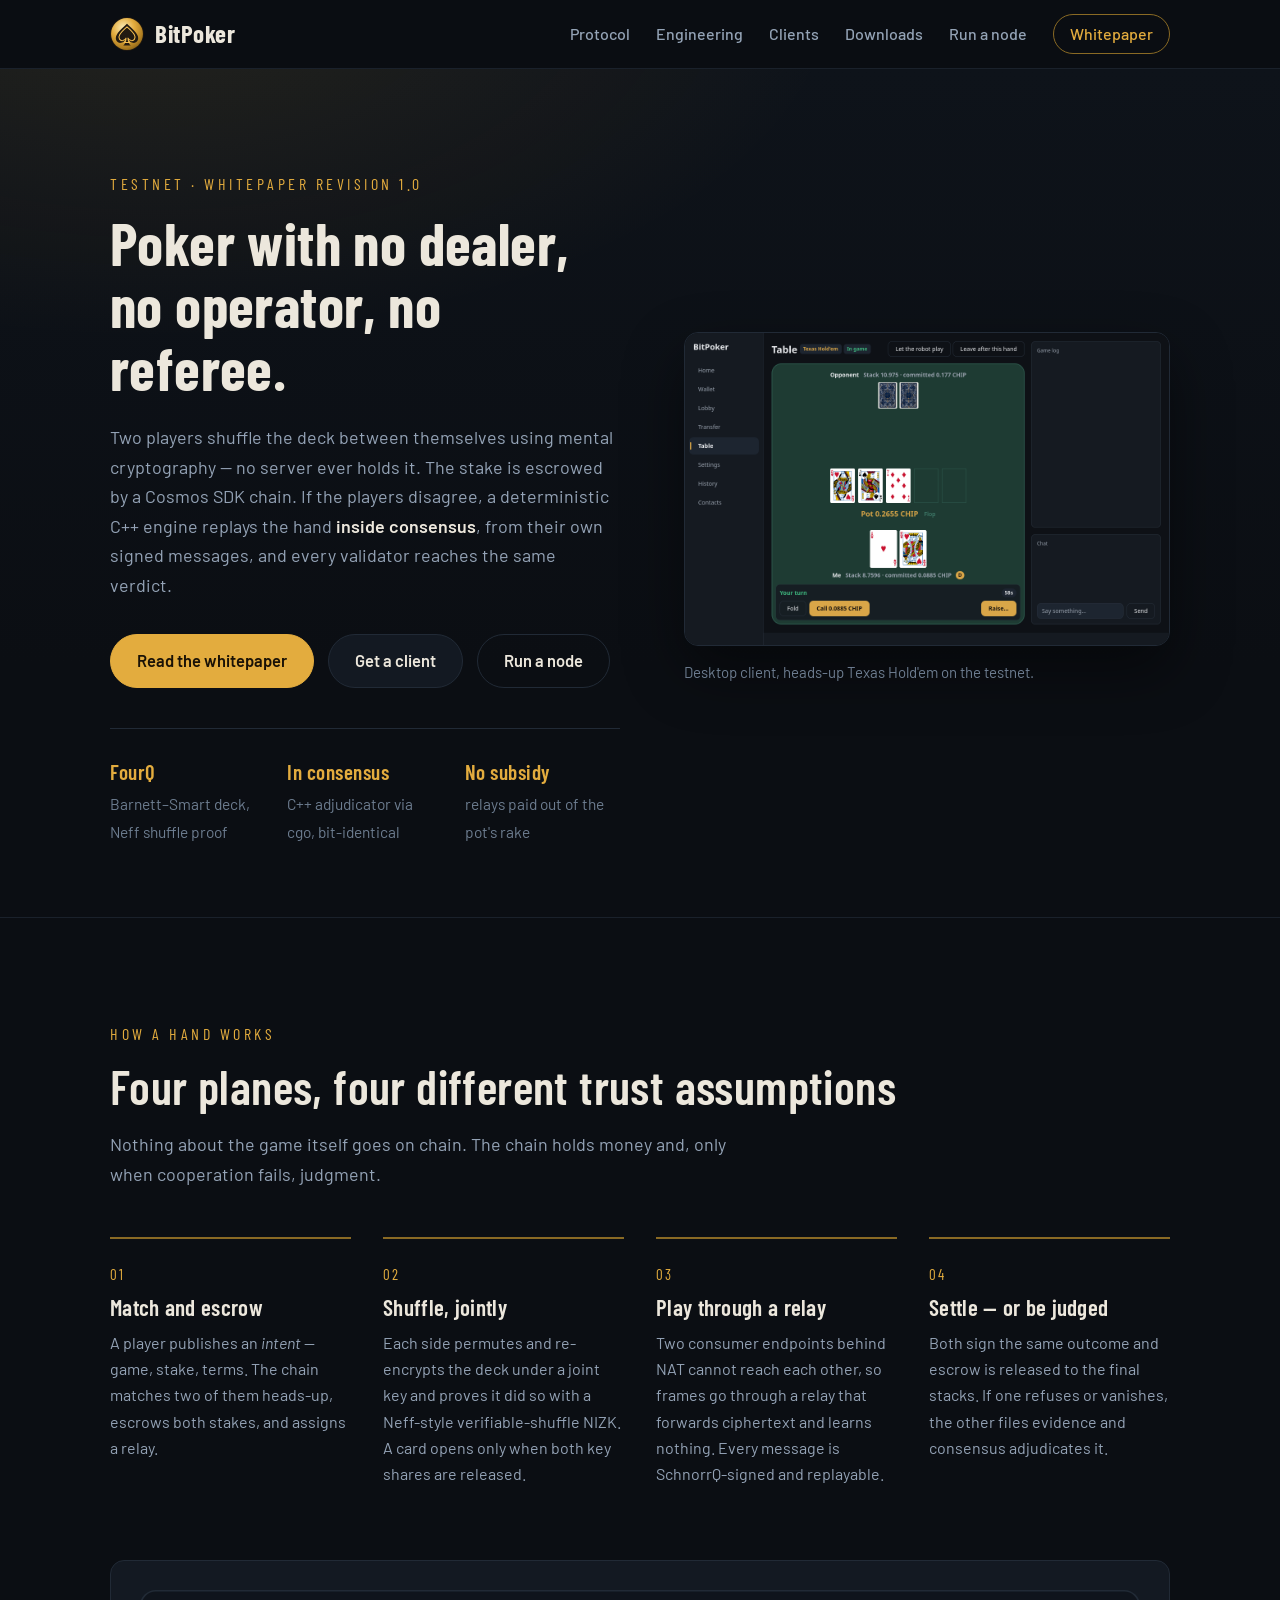
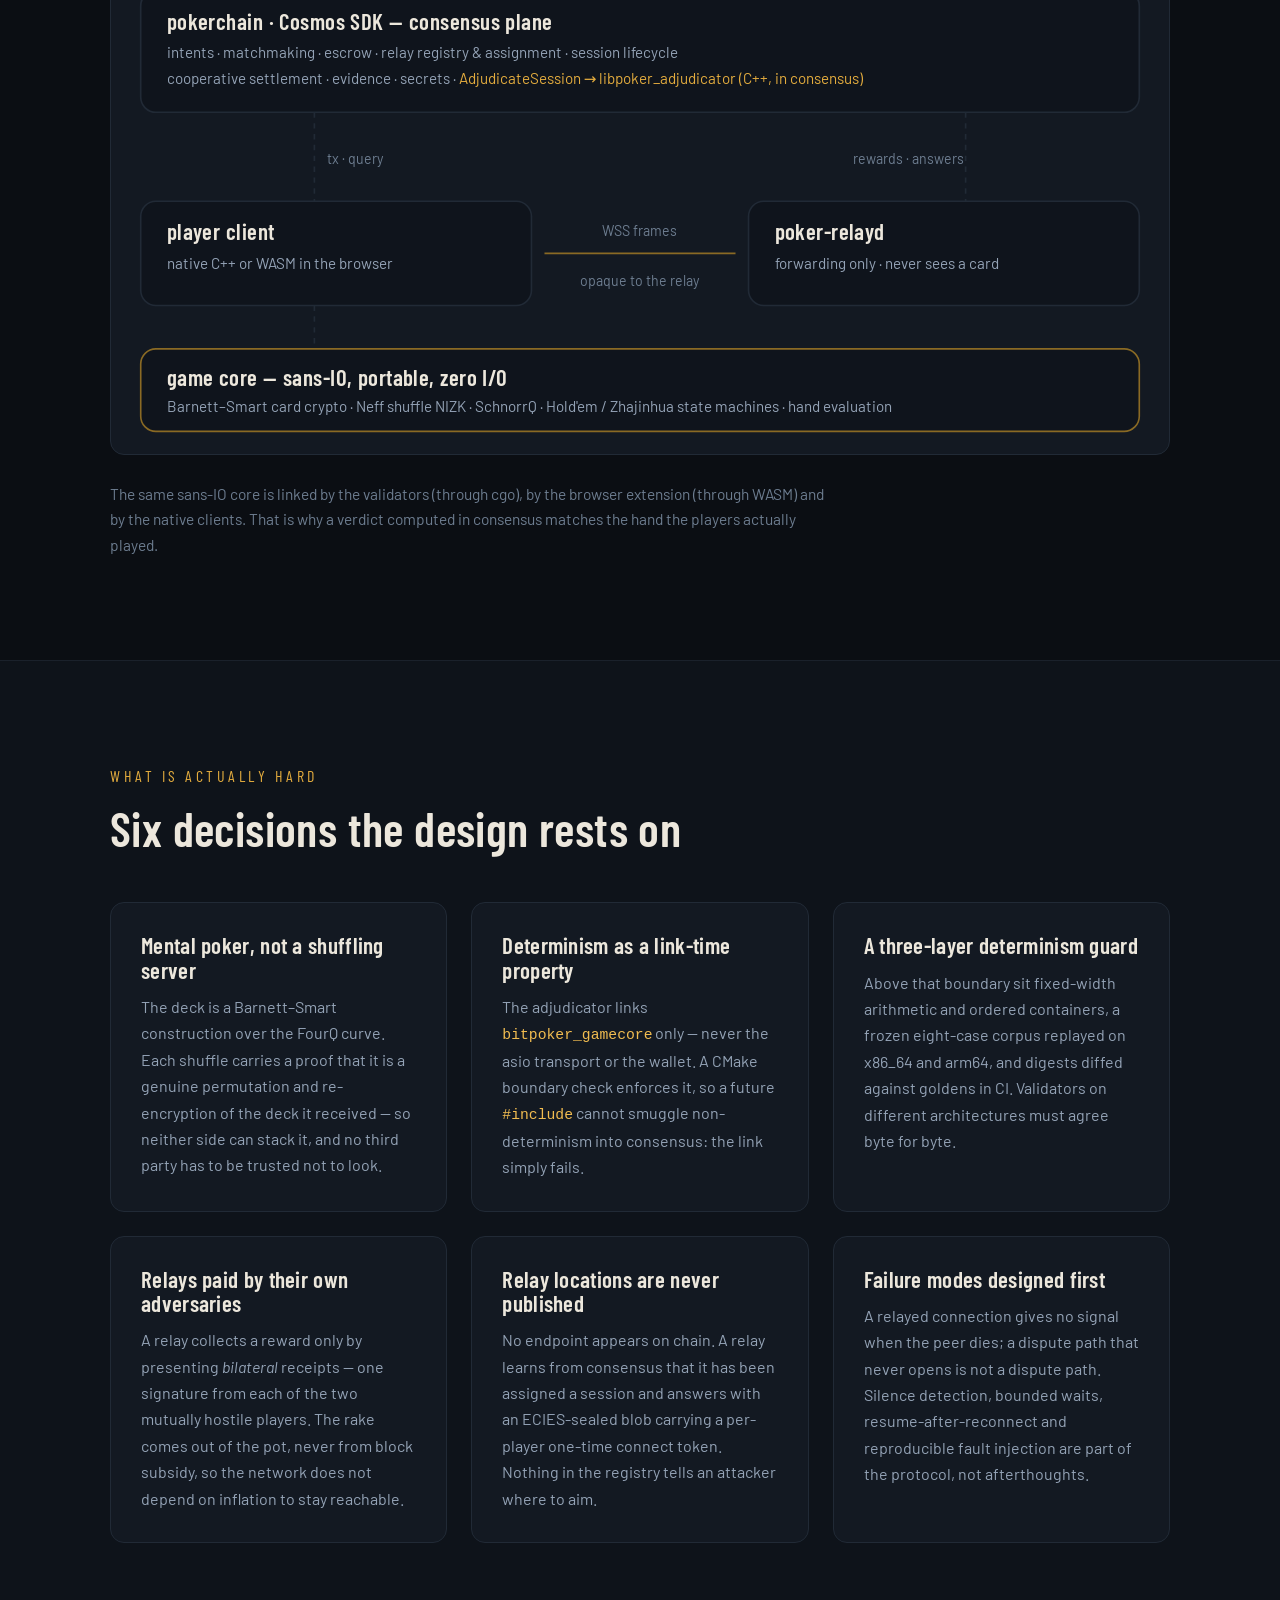
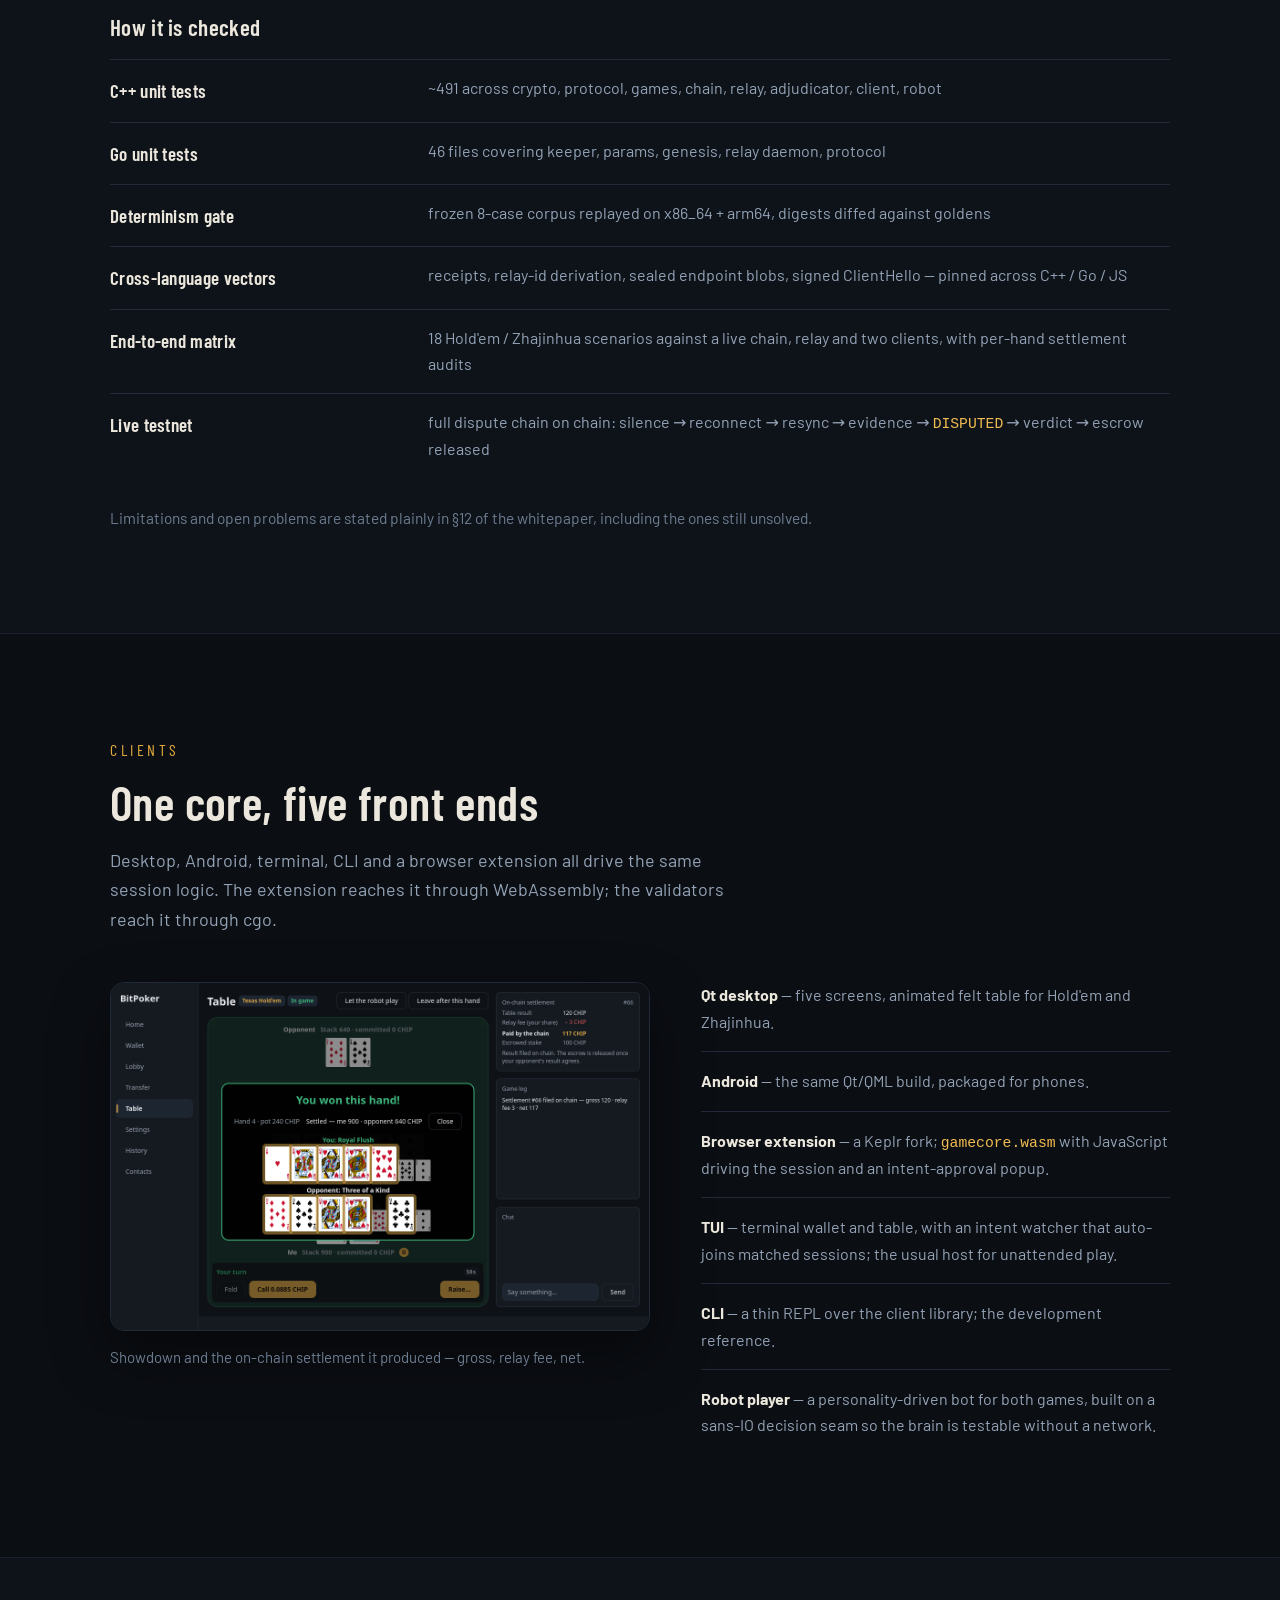
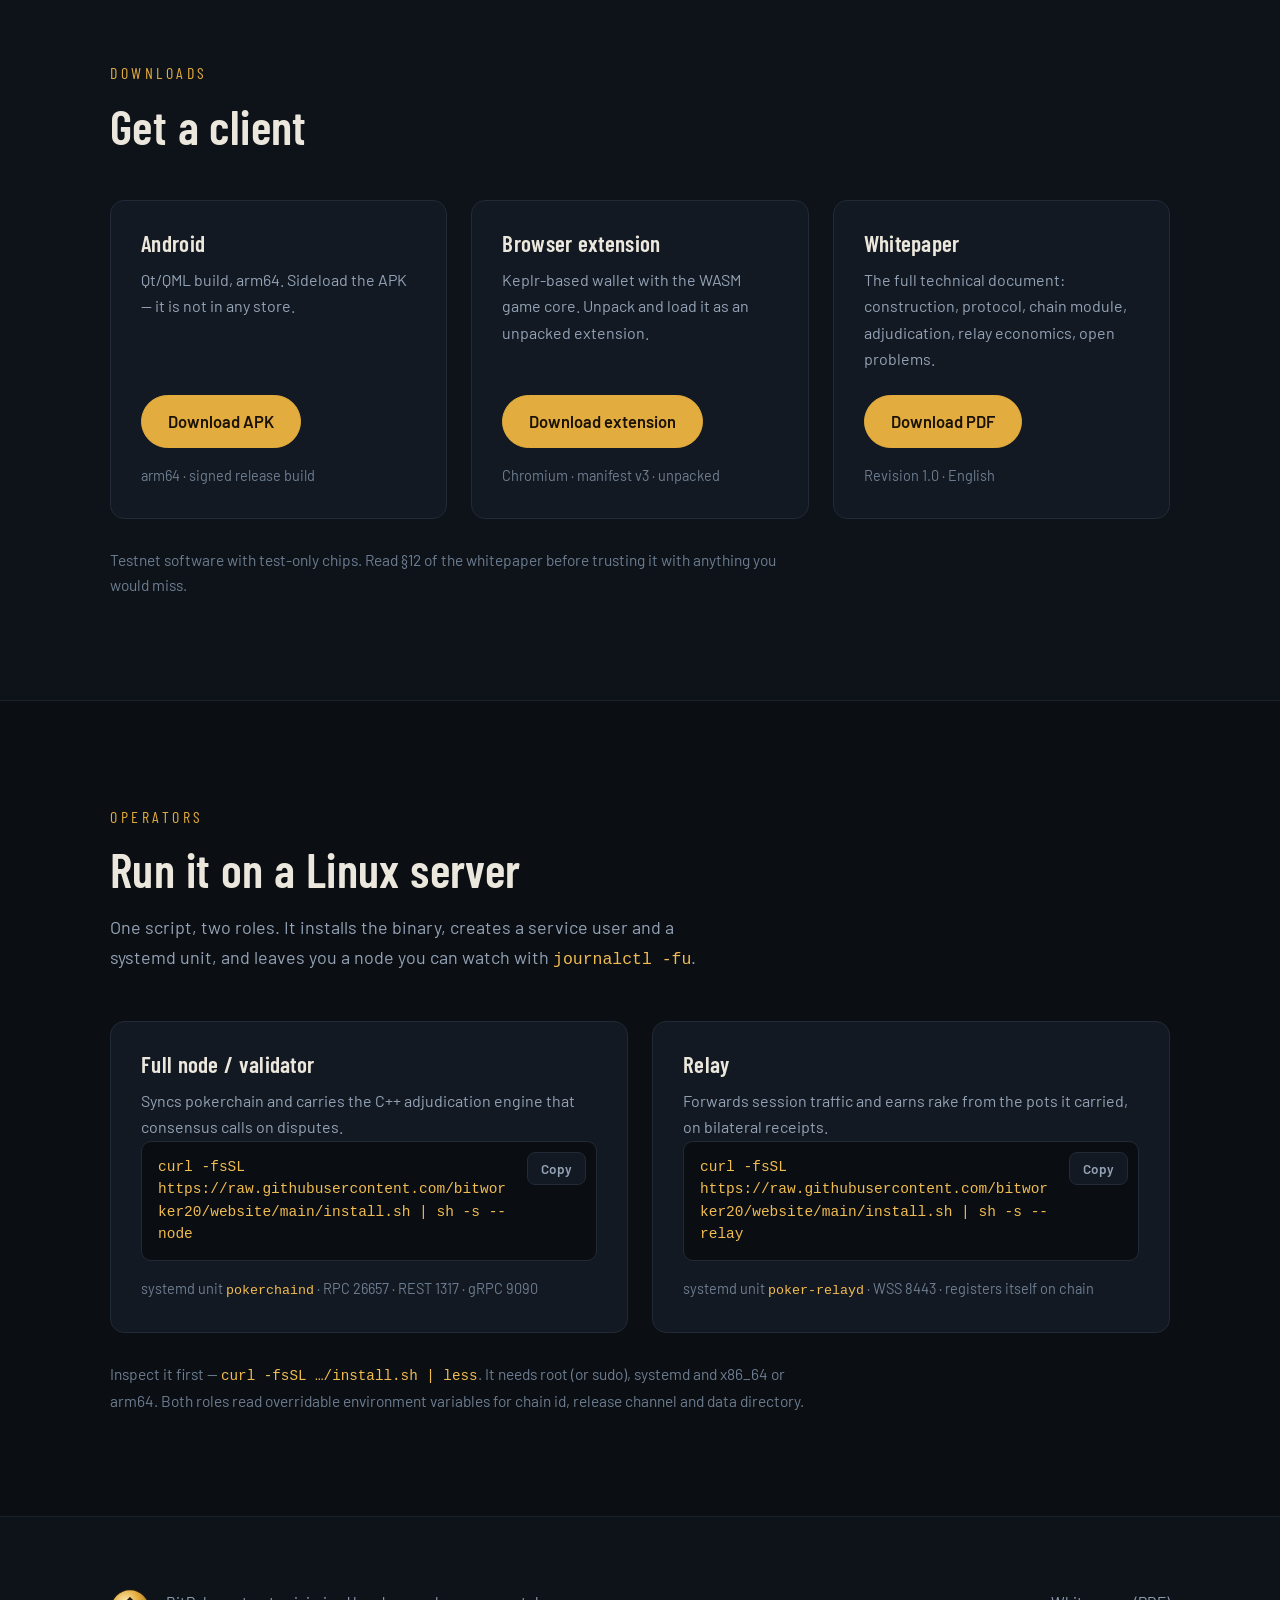
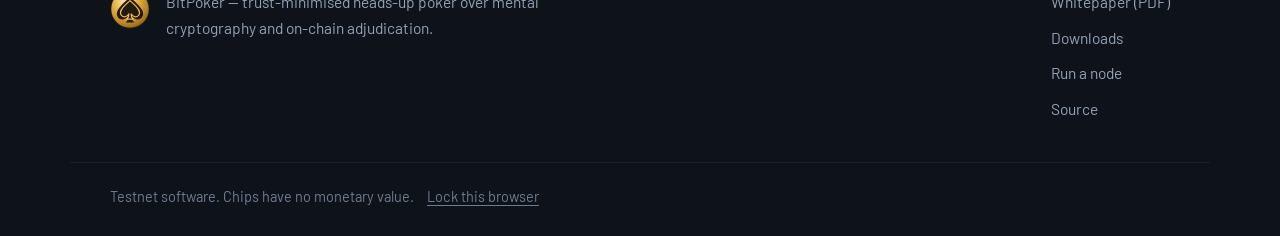
==== 1d191d99475b63e3.html @ fe23beb5 "feat(website): put the site behind a coming-soon gate index.html is now a coming-soon page and the s" ====
<!doctype html>
<html lang="en">
  <head>
    <meta charset="utf-8">
    <meta name="viewport" content="width=device-width, initial-scale=1">
    <title>BitPoker — Poker with no dealer, no operator, no referee</title>
    <meta
      name="description"
      content="BitPoker is a two-player poker protocol: the deck is shuffled jointly with mental cryptography, the money is escrowed by a Cosmos SDK chain, and disputed hands are replayed by a deterministic engine inside consensus."
    >
    <meta name="robots" content="noindex, nofollow">
    <meta name="theme-color" content="#0B0E13">
    <meta property="og:type" content="website">
    <meta property="og:title" content="BitPoker — Poker without a dealer">
    <meta
      property="og:description"
      content="Encrypted peer-to-peer poker with verifiable settlement on Pokerchain."
    >
    <!-- Relative for now; swap to an absolute https:// URL once the site has a
         domain — some scrapers will not resolve a relative og:image. -->
    <meta property="og:image" content="assets/og-image.png">
    <meta property="og:image:width" content="1200">
    <meta property="og:image:height" content="630">
    <meta
      property="og:image:alt"
      content="The BitPoker gold spade coin beside the wordmark and the line: poker without a dealer."
    >
    <meta name="twitter:card" content="summary_large_image">
    <meta name="twitter:image" content="assets/og-image.png">
    <link rel="icon" href="assets/favicon.svg" type="image/svg+xml">
    <link rel="icon" href="assets/favicon-32.png" type="image/png" sizes="32x32">
    <link rel="icon" href="assets/favicon-16.png" type="image/png" sizes="16x16">
    <link rel="apple-touch-icon" href="assets/apple-touch-icon.png" sizes="180x180">
    <link rel="preconnect" href="https://fonts.googleapis.com">
    <link rel="preconnect" href="https://fonts.gstatic.com" crossorigin>
    <link
      href="https://fonts.googleapis.com/css2?family=Barlow+Condensed:wght@500;600;700&amp;family=Barlow:wght@400;500;600&amp;display=swap"
      rel="stylesheet"
    >
    <link rel="stylesheet" href="styles.css">
    <script src="script.js" defer></script>
  </head>

  <body>
    <a class="skip-link" href="#main">Skip to content</a>

    <header class="site-header" id="top">
      <div class="wrap header-inner">
        <a class="brand" href="#top" aria-label="BitPoker home">
          <img src="assets/bitpoker-mark.svg" alt="" width="34" height="34">
          <span>BitPoker</span>
        </a>

        <button class="nav-toggle" type="button" aria-expanded="false" aria-controls="site-nav">
          <span class="nav-toggle-bars" aria-hidden="true"></span>
          Menu
        </button>

        <nav class="site-nav" id="site-nav" aria-label="Primary">
          <a href="#protocol">Protocol</a>
          <a href="#engineering">Engineering</a>
          <a href="#clients">Clients</a>
          <a href="#downloads">Downloads</a>
          <a href="#node">Run a node</a>
          <a class="nav-cta" href="assets/bitpoker-whitepaper.pdf">Whitepaper</a>
        </nav>
      </div>
    </header>

    <main id="main">
      <!-- ─────────────────────────────  hero  ───────────────────────────── -->
      <section class="hero">
        <div class="wrap hero-inner">
          <div class="hero-copy">
            <p class="eyebrow">Testnet · Whitepaper revision 1.0</p>
            <h1>Poker with no dealer,<br>no operator, no referee.</h1>
            <p class="lede">
              Two players shuffle the deck between themselves using mental
              cryptography — no server ever holds it. The stake is escrowed by a
              Cosmos SDK chain. If the players disagree, a deterministic C++
              engine replays the hand <em>inside consensus</em>, from their own
              signed messages, and every validator reaches the same verdict.
            </p>
            <div class="cta-row">
              <a class="btn btn-primary" href="assets/bitpoker-whitepaper.pdf">Read the whitepaper</a>
              <a class="btn" href="#downloads">Get a client</a>
              <a class="btn btn-ghost" href="#node">Run a node</a>
            </div>
            <ul class="hero-facts">
              <li><b>FourQ</b><span>Barnett–Smart deck, Neff shuffle proof</span></li>
              <li><b>In consensus</b><span>C++ adjudicator via cgo, bit-identical</span></li>
              <li><b>No subsidy</b><span>relays paid out of the pot's rake</span></li>
            </ul>
          </div>

          <figure class="shot hero-shot">
            <img
              src="assets/screenshots/table.png"
              alt="The BitPoker desktop client mid-hand: hole cards, a three-card flop, pot in CHIP, and fold / call / raise controls."
              width="1180" height="760" loading="eager" decoding="async"
            >
            <figcaption>Desktop client, heads-up Texas Hold'em on the testnet.</figcaption>
          </figure>
        </div>
      </section>

      <!-- ───────────────────────────  protocol  ─────────────────────────── -->
      <section class="section" id="protocol">
        <div class="wrap">
          <p class="eyebrow">How a hand works</p>
          <h2>Four planes, four different trust assumptions</h2>
          <p class="section-lede">
            Nothing about the game itself goes on chain. The chain holds money and,
            only when cooperation fails, judgment.
          </p>

          <ol class="steps">
            <li>
              <span class="step-no">01</span>
              <h3>Match and escrow</h3>
              <p>
                A player publishes an <em>intent</em> — game, stake, terms. The chain
                matches two of them heads-up, escrows both stakes, and assigns a relay.
              </p>
            </li>
            <li>
              <span class="step-no">02</span>
              <h3>Shuffle, jointly</h3>
              <p>
                Each side permutes and re-encrypts the deck under a joint key and proves
                it did so with a Neff-style verifiable-shuffle NIZK. A card opens only
                when both key shares are released.
              </p>
            </li>
            <li>
              <span class="step-no">03</span>
              <h3>Play through a relay</h3>
              <p>
                Two consumer endpoints behind NAT cannot reach each other, so frames go
                through a relay that forwards ciphertext and learns nothing. Every
                message is SchnorrQ-signed and replayable.
              </p>
            </li>
            <li>
              <span class="step-no">04</span>
              <h3>Settle — or be judged</h3>
              <p>
                Both sign the same outcome and escrow is released to the final stacks.
                If one refuses or vanishes, the other files evidence and consensus
                adjudicates it.
              </p>
            </li>
          </ol>

          <figure class="diagram">
            <svg viewBox="0 0 960 440" role="img" aria-labelledby="arch-title arch-desc">
              <title id="arch-title">BitPoker architecture</title>
              <desc id="arch-desc">
                A consensus plane running pokerchain sits above a player client and a
                relay daemon, which exchange opaque WebSocket frames; the client is built
                on a portable sans-IO game core, and the chain calls the same core's
                adjudicator inside consensus.
              </desc>
              <g class="d-box">
                <rect x="20" y="20" width="920" height="112" rx="14"/>
                <text class="d-title" x="44" y="56">pokerchain · Cosmos SDK — consensus plane</text>
                <text class="d-sub" x="44" y="82">intents · matchmaking · escrow · relay registry &amp; assignment · session lifecycle</text>
                <text class="d-sub" x="44" y="106">cooperative settlement · evidence · secrets · <tspan class="d-accent">AdjudicateSession → libpoker_adjudicator (C++, in consensus)</tspan></text>
              </g>

              <g class="d-arrow">
                <path d="M180 132 L180 214"/>
                <path d="M780 132 L780 214"/>
                <text class="d-label" x="192" y="180">tx · query</text>
                <text class="d-label" x="676" y="180">rewards · answers</text>
              </g>

              <g class="d-box">
                <rect x="20" y="214" width="360" height="96" rx="14"/>
                <text class="d-title" x="44" y="250">player client</text>
                <text class="d-sub" x="44" y="276">native C++ or WASM in the browser</text>
              </g>

              <g class="d-box">
                <rect x="580" y="214" width="360" height="96" rx="14"/>
                <text class="d-title" x="604" y="250">poker-relayd</text>
                <text class="d-sub" x="604" y="276">forwarding only · never sees a card</text>
              </g>

              <g class="d-arrow d-arrow-strong">
                <path d="M392 262 L568 262"/>
                <text class="d-label d-center" x="480" y="246">WSS frames</text>
                <text class="d-label d-center" x="480" y="292">opaque to the relay</text>
              </g>

              <g class="d-arrow">
                <path d="M180 310 L180 350"/>
              </g>

              <g class="d-box d-box-core">
                <rect x="20" y="350" width="920" height="76" rx="14"/>
                <text class="d-title" x="44" y="384">game core — sans-IO, portable, zero I/O</text>
                <text class="d-sub" x="44" y="408">Barnett–Smart card crypto · Neff shuffle NIZK · SchnorrQ · Hold'em / Zhajinhua state machines · hand evaluation</text>
              </g>
            </svg>
            <figcaption>
              The same sans-IO core is linked by the validators (through cgo), by the
              browser extension (through WASM) and by the native clients. That is why a
              verdict computed in consensus matches the hand the players actually played.
            </figcaption>
          </figure>
        </div>
      </section>

      <!-- ──────────────────────────  engineering  ───────────────────────── -->
      <section class="section section-alt" id="engineering">
        <div class="wrap">
          <p class="eyebrow">What is actually hard</p>
          <h2>Six decisions the design rests on</h2>

          <div class="grid cards">
            <article class="card">
              <h3>Mental poker, not a shuffling server</h3>
              <p>
                The deck is a Barnett–Smart construction over the FourQ curve. Each
                shuffle carries a proof that it is a genuine permutation and
                re-encryption of the deck it received — so neither side can stack it, and
                no third party has to be trusted not to look.
              </p>
            </article>

            <article class="card">
              <h3>Determinism as a link-time property</h3>
              <p>
                The adjudicator links <code>bitpoker_gamecore</code> only — never the
                asio transport or the wallet. A CMake boundary check enforces it, so a
                future <code>#include</code> cannot smuggle non-determinism into
                consensus: the link simply fails.
              </p>
            </article>

            <article class="card">
              <h3>A three-layer determinism guard</h3>
              <p>
                Above that boundary sit fixed-width arithmetic and ordered containers, a
                frozen eight-case corpus replayed on x86_64 and arm64, and digests diffed
                against goldens in CI. Validators on different architectures must agree
                byte for byte.
              </p>
            </article>

            <article class="card">
              <h3>Relays paid by their own adversaries</h3>
              <p>
                A relay collects a reward only by presenting <em>bilateral</em> receipts
                — one signature from each of the two mutually hostile players. The rake
                comes out of the pot, never from block subsidy, so the network does not
                depend on inflation to stay reachable.
              </p>
            </article>

            <article class="card">
              <h3>Relay locations are never published</h3>
              <p>
                No endpoint appears on chain. A relay learns from consensus that it has
                been assigned a session and answers with an ECIES-sealed blob carrying a
                per-player one-time connect token. Nothing in the registry tells an
                attacker where to aim.
              </p>
            </article>

            <article class="card">
              <h3>Failure modes designed first</h3>
              <p>
                A relayed connection gives no signal when the peer dies; a dispute path
                that never opens is not a dispute path. Silence detection, bounded waits,
                resume-after-reconnect and reproducible fault injection are part of the
                protocol, not afterthoughts.
              </p>
            </article>
          </div>

          <div class="verify">
            <h3>How it is checked</h3>
            <table>
              <caption class="visually-hidden">Verification layers and their mechanisms</caption>
              <tbody>
                <tr><th scope="row">C++ unit tests</th><td>~491 across crypto, protocol, games, chain, relay, adjudicator, client, robot</td></tr>
                <tr><th scope="row">Go unit tests</th><td>46 files covering keeper, params, genesis, relay daemon, protocol</td></tr>
                <tr><th scope="row">Determinism gate</th><td>frozen 8-case corpus replayed on x86_64 + arm64, digests diffed against goldens</td></tr>
                <tr><th scope="row">Cross-language vectors</th><td>receipts, relay-id derivation, sealed endpoint blobs, signed ClientHello — pinned across C++ / Go / JS</td></tr>
                <tr><th scope="row">End-to-end matrix</th><td>18 Hold'em / Zhajinhua scenarios against a live chain, relay and two clients, with per-hand settlement audits</td></tr>
                <tr><th scope="row">Live testnet</th><td>full dispute chain on chain: silence → reconnect → resync → evidence → <code>DISPUTED</code> → verdict → escrow released</td></tr>
              </tbody>
            </table>
            <p class="note">
              Limitations and open problems are stated plainly in §12 of the whitepaper,
              including the ones still unsolved.
            </p>
          </div>
        </div>
      </section>

      <!-- ────────────────────────────  clients  ─────────────────────────── -->
      <section class="section" id="clients">
        <div class="wrap">
          <p class="eyebrow">Clients</p>
          <h2>One core, five front ends</h2>
          <p class="section-lede">
            Desktop, Android, terminal, CLI and a browser extension all drive the same
            session logic. The extension reaches it through WebAssembly; the validators
            reach it through cgo.
          </p>

          <div class="clients-layout">
            <figure class="shot">
              <img
                src="assets/screenshots/settlement.png"
                alt="A finished hand in the desktop client: a royal flush beats three of a kind, beside an on-chain settlement panel showing table result, relay fee and the amount paid by the chain."
                width="1180" height="760" loading="lazy" decoding="async"
              >
              <figcaption>Showdown and the on-chain settlement it produced — gross, relay fee, net.</figcaption>
            </figure>

            <ul class="client-list">
              <li><b>Qt desktop</b> — five screens, animated felt table for Hold'em and Zhajinhua.</li>
              <li><b>Android</b> — the same Qt/QML build, packaged for phones.</li>
              <li><b>Browser extension</b> — a Keplr fork; <code>gamecore.wasm</code> with JavaScript driving the session and an intent-approval popup.</li>
              <li><b>TUI</b> — terminal wallet and table, with an intent watcher that auto-joins matched sessions; the usual host for unattended play.</li>
              <li><b>CLI</b> — a thin REPL over the client library; the development reference.</li>
              <li><b>Robot player</b> — a personality-driven bot for both games, built on a sans-IO decision seam so the brain is testable without a network.</li>
            </ul>
          </div>
        </div>
      </section>

      <!-- ───────────────────────────  downloads  ────────────────────────── -->
      <section class="section section-alt" id="downloads">
        <div class="wrap">
          <p class="eyebrow">Downloads</p>
          <h2>Get a client</h2>

          <div class="grid downloads">
            <article class="card download">
              <h3>Android</h3>
              <p>Qt/QML build, arm64. Sideload the APK — it is not in any store.</p>
              <a class="btn btn-primary" href="https://github.com/bitworker20/bitpoker/releases/latest/download/bitpoker-android-arm64.apk">Download APK</a>
              <p class="meta">arm64 · signed release build</p>
            </article>

            <article class="card download">
              <h3>Browser extension</h3>
              <p>Keplr-based wallet with the WASM game core. Unpack and load it as an unpacked extension.</p>
              <a class="btn btn-primary" href="https://github.com/bitworker20/bitpoker/releases/latest/download/bitpoker-extension.zip">Download extension</a>
              <p class="meta">Chromium · manifest v3 · unpacked</p>
            </article>

            <article class="card download">
              <h3>Whitepaper</h3>
              <p>The full technical document: construction, protocol, chain module, adjudication, relay economics, open problems.</p>
              <a class="btn btn-primary" href="assets/bitpoker-whitepaper.pdf">Download PDF</a>
              <p class="meta">Revision 1.0 · English</p>
            </article>
          </div>

          <p class="note">
            Testnet software with test-only chips. Read §12 of the whitepaper before
            trusting it with anything you would miss.
          </p>
        </div>
      </section>

      <!-- ────────────────────────────  node  ────────────────────────────── -->
      <section class="section" id="node">
        <div class="wrap">
          <p class="eyebrow">Operators</p>
          <h2>Run it on a Linux server</h2>
          <p class="section-lede">
            One script, two roles. It installs the binary, creates a service user and a
            systemd unit, and leaves you a node you can watch with
            <code>journalctl -fu</code>.
          </p>

          <div class="grid installs">
            <article class="card install">
              <h3>Full node / validator</h3>
              <p>Syncs pokerchain and carries the C++ adjudication engine that consensus calls on disputes.</p>
              <div class="cmd">
                <code id="cmd-node">curl -fsSL https://raw.githubusercontent.com/bitworker20/website/main/install.sh | sh -s -- node</code>
                <button class="copy" type="button" data-copy-target="cmd-node">Copy</button>
              </div>
              <p class="meta">systemd unit <code>pokerchaind</code> · RPC 26657 · REST 1317 · gRPC 9090</p>
            </article>

            <article class="card install">
              <h3>Relay</h3>
              <p>Forwards session traffic and earns rake from the pots it carried, on bilateral receipts.</p>
              <div class="cmd">
                <code id="cmd-relay">curl -fsSL https://raw.githubusercontent.com/bitworker20/website/main/install.sh | sh -s -- relay</code>
                <button class="copy" type="button" data-copy-target="cmd-relay">Copy</button>
              </div>
              <p class="meta">systemd unit <code>poker-relayd</code> · WSS 8443 · registers itself on chain</p>
            </article>
          </div>

          <p class="note">
            Inspect it first — <code>curl -fsSL …/install.sh | less</code>. It needs
            root (or sudo), systemd and x86_64 or arm64. Both roles read overridable
            environment variables for chain id, release channel and data directory.
          </p>
        </div>
      </section>
    </main>

    <footer class="site-footer">
      <div class="wrap footer-inner">
        <div class="footer-brand">
          <img src="assets/bitpoker-mark.svg" alt="" width="40" height="40">
          <p>
            BitPoker — trust-minimised heads-up poker over mental cryptography and
            on-chain adjudication.
          </p>
        </div>

        <nav class="footer-links" aria-label="Footer">
          <a href="assets/bitpoker-whitepaper.pdf">Whitepaper (PDF)</a>
          <a href="#downloads">Downloads</a>
          <a href="#node">Run a node</a>
          <a href="https://github.com/bitworker20" rel="noopener noreferrer" target="_blank">Source</a>
        </nav>
      </div>
      <div class="wrap footer-note">
        <p>
          Testnet software. Chips have no monetary value.
          <button class="lock" type="button" data-lock>Lock this browser</button>
        </p>
      </div>
    </footer>
  </body>
</html>
---- styles.css ----
/* BitPoker — one stylesheet, no build step, no framework.
   Dark ground, gold accent, condensed display type; everything else is spacing. */

:root {
  --bg: #0b0e13;
  --bg-alt: #0e131a;
  --raised: #131922;
  --line: #212a36;
  --line-soft: #1a212b;

  --gold: #e3ac3e;
  --gold-bright: #f1bc50;
  --gold-dim: #8a6a24;

  --text: #ece7dc;
  --muted: #94a3b6;
  --faint: #6d7d90;

  --font-display: "Barlow Condensed", "Arial Narrow", sans-serif;
  --font-body: "Barlow", "Segoe UI", system-ui, sans-serif;
  --font-mono: ui-monospace, "SFMono-Regular", "Cascadia Mono", Menlo, monospace;

  --wrap: 1140px;
  --pad: clamp(20px, 5vw, 40px);
  --radius: 14px;
}

*,
*::before,
*::after { box-sizing: border-box; }

html { scroll-behavior: smooth; }

body {
  margin: 0;
  background: var(--bg);
  color: var(--text);
  font-family: var(--font-body);
  font-size: 17px;
  line-height: 1.65;
  -webkit-font-smoothing: antialiased;
}

img, svg { max-width: 100%; }
img { height: auto; display: block; }

a { color: var(--gold); text-decoration: none; }
a:hover { color: var(--gold-bright); }

:focus-visible {
  outline: 2px solid var(--gold);
  outline-offset: 3px;
}

code { font-family: var(--font-mono); font-size: .92em; color: var(--gold-bright); }

.wrap {
  width: 100%;
  max-width: var(--wrap);
  margin-inline: auto;
  padding-inline: var(--pad);
}

.visually-hidden {
  position: absolute;
  width: 1px; height: 1px;
  overflow: hidden;
  clip-path: inset(50%);
  white-space: nowrap;
}

.skip-link {
  position: absolute;
  left: -9999px;
  top: 0;
  background: var(--gold);
  color: #1a1206;
  padding: 10px 18px;
  font-weight: 600;
  z-index: 100;
}
.skip-link:focus { left: 12px; top: 12px; }

/* ─────────────────────────────  header  ───────────────────────────── */

.site-header {
  position: sticky;
  top: 0;
  z-index: 50;
  background: rgba(11, 14, 19, .88);
  backdrop-filter: blur(10px);
  border-bottom: 1px solid var(--line-soft);
}

.header-inner {
  display: flex;
  align-items: center;
  gap: 20px;
  min-height: 68px;
}

.brand {
  display: flex;
  align-items: center;
  gap: 11px;
  color: var(--text);
  font-family: var(--font-display);
  font-weight: 700;
  font-size: 25px;
  letter-spacing: .5px;
}
.brand:hover { color: var(--text); }

.site-nav {
  margin-left: auto;
  display: flex;
  align-items: center;
  gap: 26px;
}

.site-nav a {
  color: var(--muted);
  font-size: 16px;
  font-weight: 500;
}
.site-nav a:hover { color: var(--text); }

.site-nav .nav-cta {
  color: var(--gold);
  border: 1px solid var(--gold-dim);
  border-radius: 999px;
  padding: 6px 16px;
}
.site-nav .nav-cta:hover {
  color: #1a1206;
  background: var(--gold);
  border-color: var(--gold);
}

.nav-toggle {
  display: none;
  margin-left: auto;
  align-items: center;
  gap: 9px;
  background: none;
  border: 1px solid var(--line);
  border-radius: 10px;
  color: var(--text);
  font: 500 15px/1 var(--font-body);
  padding: 9px 14px;
  cursor: pointer;
}

.nav-toggle-bars,
.nav-toggle-bars::before,
.nav-toggle-bars::after {
  display: block;
  width: 16px;
  height: 2px;
  background: var(--gold);
  content: "";
}
.nav-toggle-bars { position: relative; }
.nav-toggle-bars::before { position: absolute; top: -5px; }
.nav-toggle-bars::after { position: absolute; top: 5px; }

/* ──────────────────────────────  type  ───────────────────────────── */

h1, h2, h3 {
  font-family: var(--font-display);
  font-weight: 600;
  line-height: 1.06;
  margin: 0;
  letter-spacing: .4px;
}

h1 { font-size: clamp(40px, 4.6vw, 64px); font-weight: 700; }
h2 { font-size: clamp(32px, 4vw, 48px); }
h3 { font-size: 23px; letter-spacing: .3px; }

p { margin: 0; }

.eyebrow {
  font-family: var(--font-display);
  font-size: 16px;
  letter-spacing: 3.5px;
  text-transform: uppercase;
  color: var(--gold);
  margin-bottom: 14px;
}

.lede, .section-lede {
  color: var(--muted);
  font-size: clamp(17px, 1.4vw, 19px);
  max-width: 62ch;
}
.lede em, .section-lede em { color: var(--text); font-style: normal; font-weight: 600; }

.section-lede { margin-top: 18px; }

.note {
  color: var(--faint);
  font-size: 15.5px;
  max-width: 78ch;
  margin-top: 28px;
}

/* ─────────────────────────────  buttons  ─────────────────────────── */

.btn {
  display: inline-block;
  border: 1px solid var(--line);
  border-radius: 999px;
  padding: 12px 26px;
  font-weight: 600;
  font-size: 16.5px;
  color: var(--text);
  background: var(--raised);
  transition: border-color .15s, background .15s, color .15s;
}
.btn:hover { color: var(--text); border-color: var(--gold-dim); }

.btn-primary {
  background: var(--gold);
  border-color: var(--gold);
  color: #1a1206;
}
.btn-primary:hover { background: var(--gold-bright); border-color: var(--gold-bright); color: #1a1206; }

.btn-ghost { background: none; }

/* ──────────────────────────────  hero  ───────────────────────────── */

.hero {
  padding: clamp(56px, 8vw, 104px) 0 clamp(40px, 6vw, 72px);
  background:
    radial-gradient(90% 70% at 12% -10%, rgba(227, 172, 62, .10), transparent 60%),
    linear-gradient(180deg, #0e131a, var(--bg) 70%);
  border-bottom: 1px solid var(--line-soft);
}

.hero-inner {
  display: grid;
  grid-template-columns: minmax(0, 1fr);
  gap: clamp(40px, 5vw, 64px);
}

.hero h1 { margin-bottom: 24px; }
.hero .lede { margin-bottom: 34px; }

.cta-row {
  display: flex;
  flex-wrap: wrap;
  gap: 14px;
}

.hero-facts {
  list-style: none;
  margin: 40px 0 0;
  padding: 26px 0 0;
  border-top: 1px solid var(--line);
  display: grid;
  gap: 22px;
  grid-template-columns: repeat(auto-fit, minmax(150px, 1fr));
}
.hero-facts b {
  display: block;
  font-family: var(--font-display);
  font-size: 21px;
  font-weight: 600;
  color: var(--gold);
  letter-spacing: .5px;
}
.hero-facts span { color: var(--faint); font-size: 15.5px; }

/* ───────────────────────────  screenshots  ───────────────────────── */

.shot { margin: 0; }

.shot img {
  width: 100%;
  border: 1px solid var(--line);
  border-radius: var(--radius);
  background: var(--raised);
  box-shadow: 0 24px 60px rgba(0, 0, 0, .45);
}

.shot figcaption {
  margin-top: 14px;
  color: var(--faint);
  font-size: 15px;
}

/* ────────────────────────────  sections  ─────────────────────────── */

.section { padding: clamp(64px, 8vw, 108px) 0; }
.section-alt { background: var(--bg-alt); border-block: 1px solid var(--line-soft); }

/* steps */

.steps {
  list-style: none;
  margin: 48px 0 0;
  padding: 0;
  display: grid;
  gap: 32px;
  grid-template-columns: repeat(auto-fit, minmax(230px, 1fr));
}

.steps li { border-top: 2px solid var(--gold-dim); padding-top: 20px; }
.step-no {
  font-family: var(--font-display);
  font-size: 15px;
  letter-spacing: 2px;
  color: var(--gold);
}
.steps h3 { margin: 8px 0 10px; }
.steps p { color: var(--muted); font-size: 16px; }

/* diagram */

.diagram { margin: clamp(48px, 6vw, 72px) 0 0; }

.diagram svg {
  width: 100%;
  height: auto;
  background: var(--raised);
  border: 1px solid var(--line);
  border-radius: var(--radius);
  padding: 8px;
}

.diagram figcaption {
  margin-top: 18px;
  color: var(--faint);
  font-size: 15.5px;
  max-width: 80ch;
}

.d-box rect {
  fill: #0f141c;
  stroke: var(--line);
  stroke-width: 1.5;
}
.d-box-core rect { stroke: var(--gold-dim); }

.d-title {
  font-family: var(--font-display);
  font-size: 21px;
  font-weight: 600;
  fill: var(--text);
  letter-spacing: .4px;
}
.d-sub { font-family: var(--font-body); font-size: 14px; fill: var(--muted); }
.d-accent { fill: var(--gold); }
.d-label { font-family: var(--font-body); font-size: 13px; fill: var(--faint); }
.d-center { text-anchor: middle; }

.d-arrow path {
  stroke: var(--line);
  stroke-width: 1.5;
  fill: none;
  stroke-dasharray: 5 5;
}
.d-arrow-strong path { stroke: var(--gold-dim); stroke-dasharray: none; }

/* cards */

.grid { display: grid; gap: 24px; margin-top: 48px; }
.cards { grid-template-columns: repeat(auto-fit, minmax(300px, 1fr)); }

.card {
  display: flex;
  flex-direction: column;
  background: var(--raised);
  border: 1px solid var(--line);
  border-radius: var(--radius);
  padding: 30px;
}
.card h3 { margin-bottom: 12px; }
.card p { color: var(--muted); font-size: 16px; }

/* verification table */

.verify { margin-top: clamp(48px, 6vw, 72px); }
.verify h3 { margin-bottom: 20px; }

.verify table {
  width: 100%;
  border-collapse: collapse;
  font-size: 16px;
}
.verify th, .verify td {
  text-align: left;
  vertical-align: top;
  padding: 15px 0;
  border-top: 1px solid var(--line);
}
.verify th {
  font-family: var(--font-display);
  font-weight: 600;
  font-size: 19px;
  letter-spacing: .3px;
  color: var(--text);
  width: 30%;
  padding-right: 24px;
}
.verify td { color: var(--muted); }

/* clients */

.clients-layout {
  margin-top: 48px;
  display: grid;
  gap: clamp(32px, 4vw, 52px);
  grid-template-columns: minmax(0, 1fr);
  align-items: start;
}

.client-list { list-style: none; margin: 0; padding: 0; }
.client-list li {
  padding: 16px 0;
  border-top: 1px solid var(--line);
  color: var(--muted);
  font-size: 16px;
}
.client-list li:first-child { border-top: none; padding-top: 0; }
.client-list b { color: var(--text); }

/* downloads + installs */

.downloads { grid-template-columns: repeat(auto-fit, minmax(280px, 1fr)); }
.installs { grid-template-columns: repeat(auto-fit, minmax(320px, 1fr)); }

.download .btn { margin-top: auto; align-self: flex-start; padding-top: 12px; }
.download p:first-of-type { margin-bottom: 22px; }
.download .meta, .install .meta {
  margin-top: 16px;
  color: var(--faint);
  font-size: 14.5px;
}

.cmd {
  position: relative;
  margin-top: auto;
  padding: 14px 88px 14px 16px;
  background: #0a0d12;
  border: 1px solid var(--line);
  border-radius: 10px;
}

.cmd code {
  display: block;
  white-space: pre-wrap;
  overflow-wrap: anywhere;
  line-height: 1.55;
  font-size: 14.5px;
  color: var(--gold-bright);
}

.copy {
  position: absolute;
  top: 10px;
  right: 10px;
  background: var(--raised);
  border: 1px solid var(--line);
  border-radius: 8px;
  color: var(--muted);
  font: 600 13.5px/1 var(--font-body);
  padding: 9px 13px;
  cursor: pointer;
}
.copy:hover { color: var(--text); border-color: var(--gold-dim); }
.copy[data-copied="true"] { color: var(--gold); border-color: var(--gold-dim); }

/* ─────────────────────────────  footer  ──────────────────────────── */

.site-footer {
  border-top: 1px solid var(--line-soft);
  background: var(--bg-alt);
  padding: clamp(48px, 6vw, 72px) 0 34px;
}

.footer-inner {
  display: flex;
  flex-wrap: wrap;
  gap: 32px;
  justify-content: space-between;
  align-items: flex-start;
}

.footer-brand {
  display: flex;
  gap: 16px;
  align-items: flex-start;
  max-width: 46ch;
}
.footer-brand p { color: var(--muted); font-size: 15.5px; }

.footer-links { display: grid; gap: 10px; }
.footer-links a { color: var(--muted); font-size: 15.5px; }
.footer-links a:hover { color: var(--gold); }

.lock {
  margin-left: 10px;
  background: none;
  border: 0;
  padding: 0;
  color: var(--faint);
  font: inherit;
  text-decoration: underline;
  text-underline-offset: 3px;
  cursor: pointer;
}
.lock:hover { color: var(--gold); }

.footer-note {
  margin-top: 40px;
  padding-top: 22px;
  border-top: 1px solid var(--line-soft);
  color: var(--faint);
  font-size: 14.5px;
}

/* ───────────────────────────  responsive  ────────────────────────── */

@media (min-width: 900px) {
  .hero-inner { grid-template-columns: 1.05fr 1fr; align-items: center; }
  .clients-layout { grid-template-columns: 1.15fr 1fr; }
}

@media (max-width: 820px) {
  .nav-toggle { display: flex; }

  .site-nav {
    display: none;
    position: absolute;
    left: 0;
    right: 0;
    top: 100%;
    flex-direction: column;
    align-items: stretch;
    gap: 0;
    background: var(--bg-alt);
    border-bottom: 1px solid var(--line);
    padding: 8px var(--pad) 20px;
  }
  .site-nav[data-open="true"] { display: flex; }
  .site-nav a { padding: 13px 0; border-top: 1px solid var(--line-soft); }
  .site-nav .nav-cta {
    margin-top: 14px;
    text-align: center;
    border-top: 1px solid var(--gold-dim);
  }

  .header-inner { position: relative; }
  .verify th { width: auto; display: block; border-top: 1px solid var(--line); padding-bottom: 4px; }
  .verify td { display: block; border-top: none; padding-top: 0; }
}

@media (prefers-reduced-motion: reduce) {
  html { scroll-behavior: auto; }
  * { transition: none !important; animation: none !important; }
}
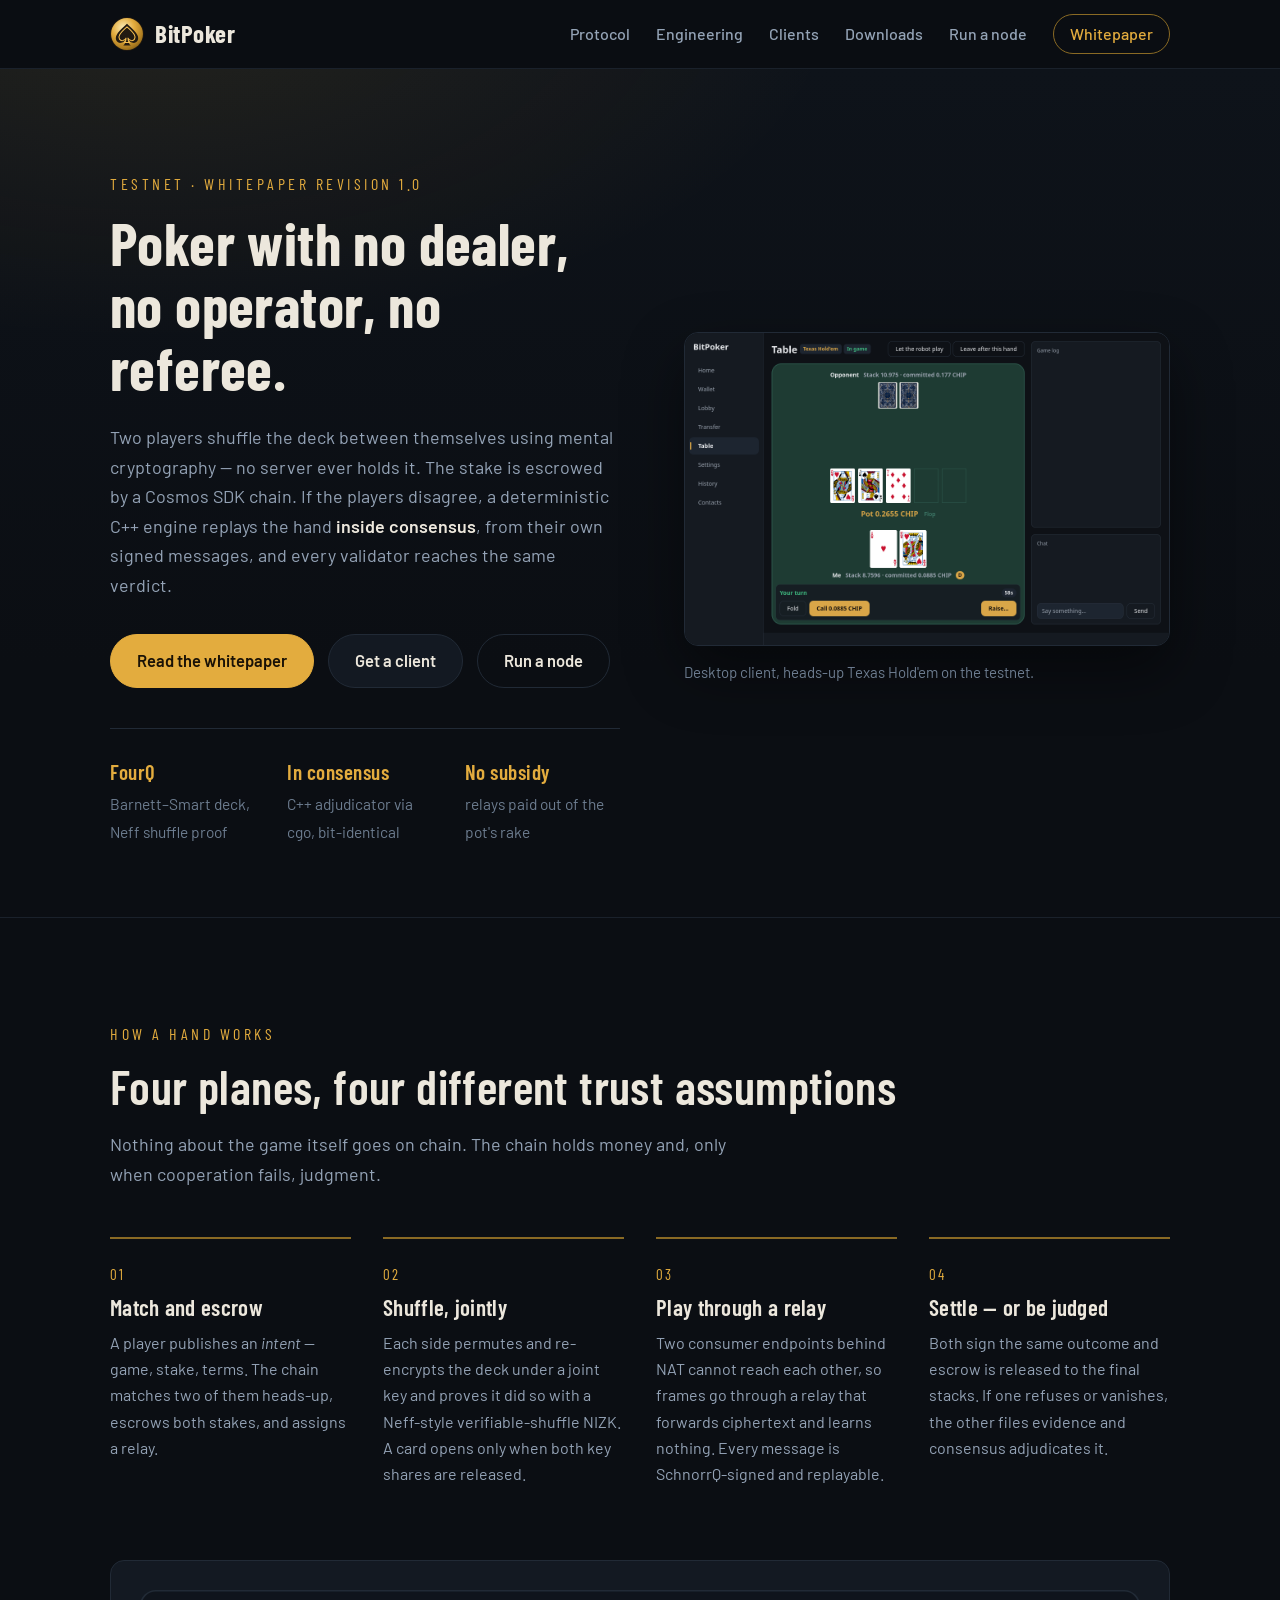
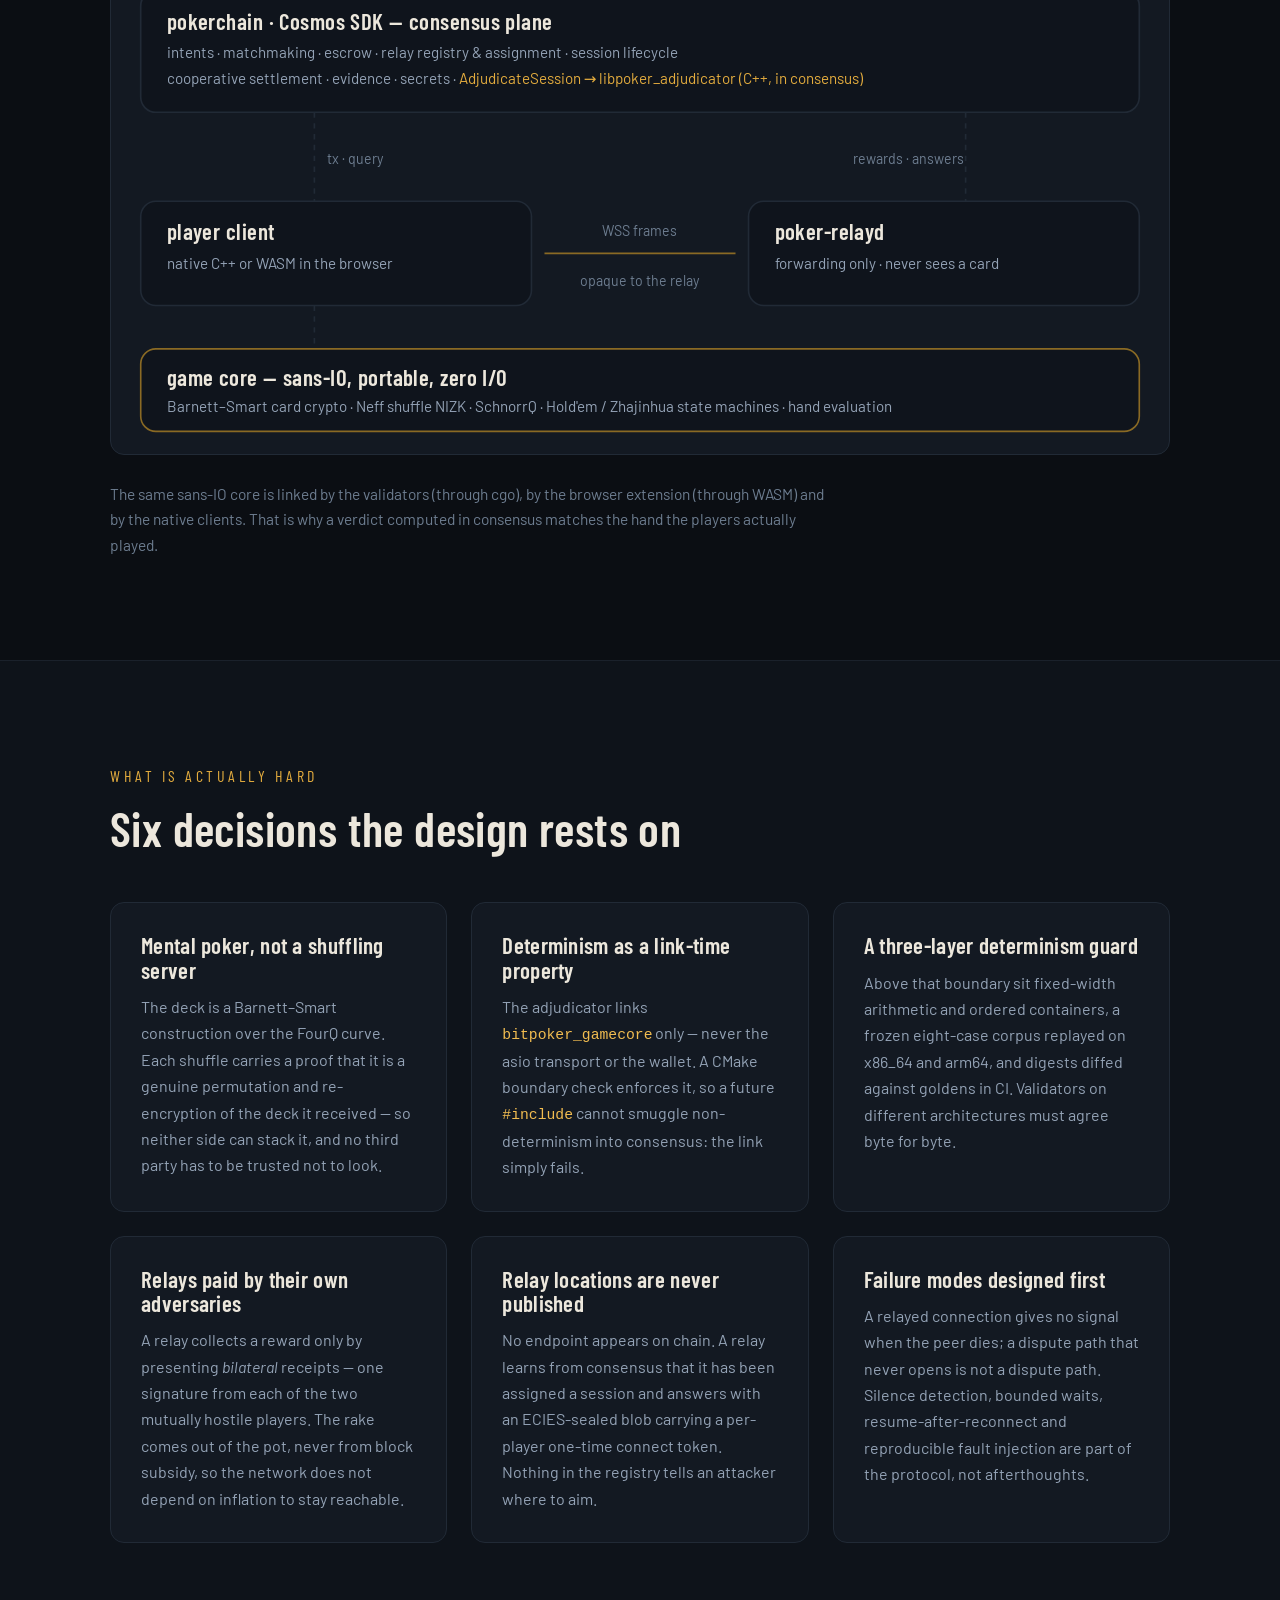
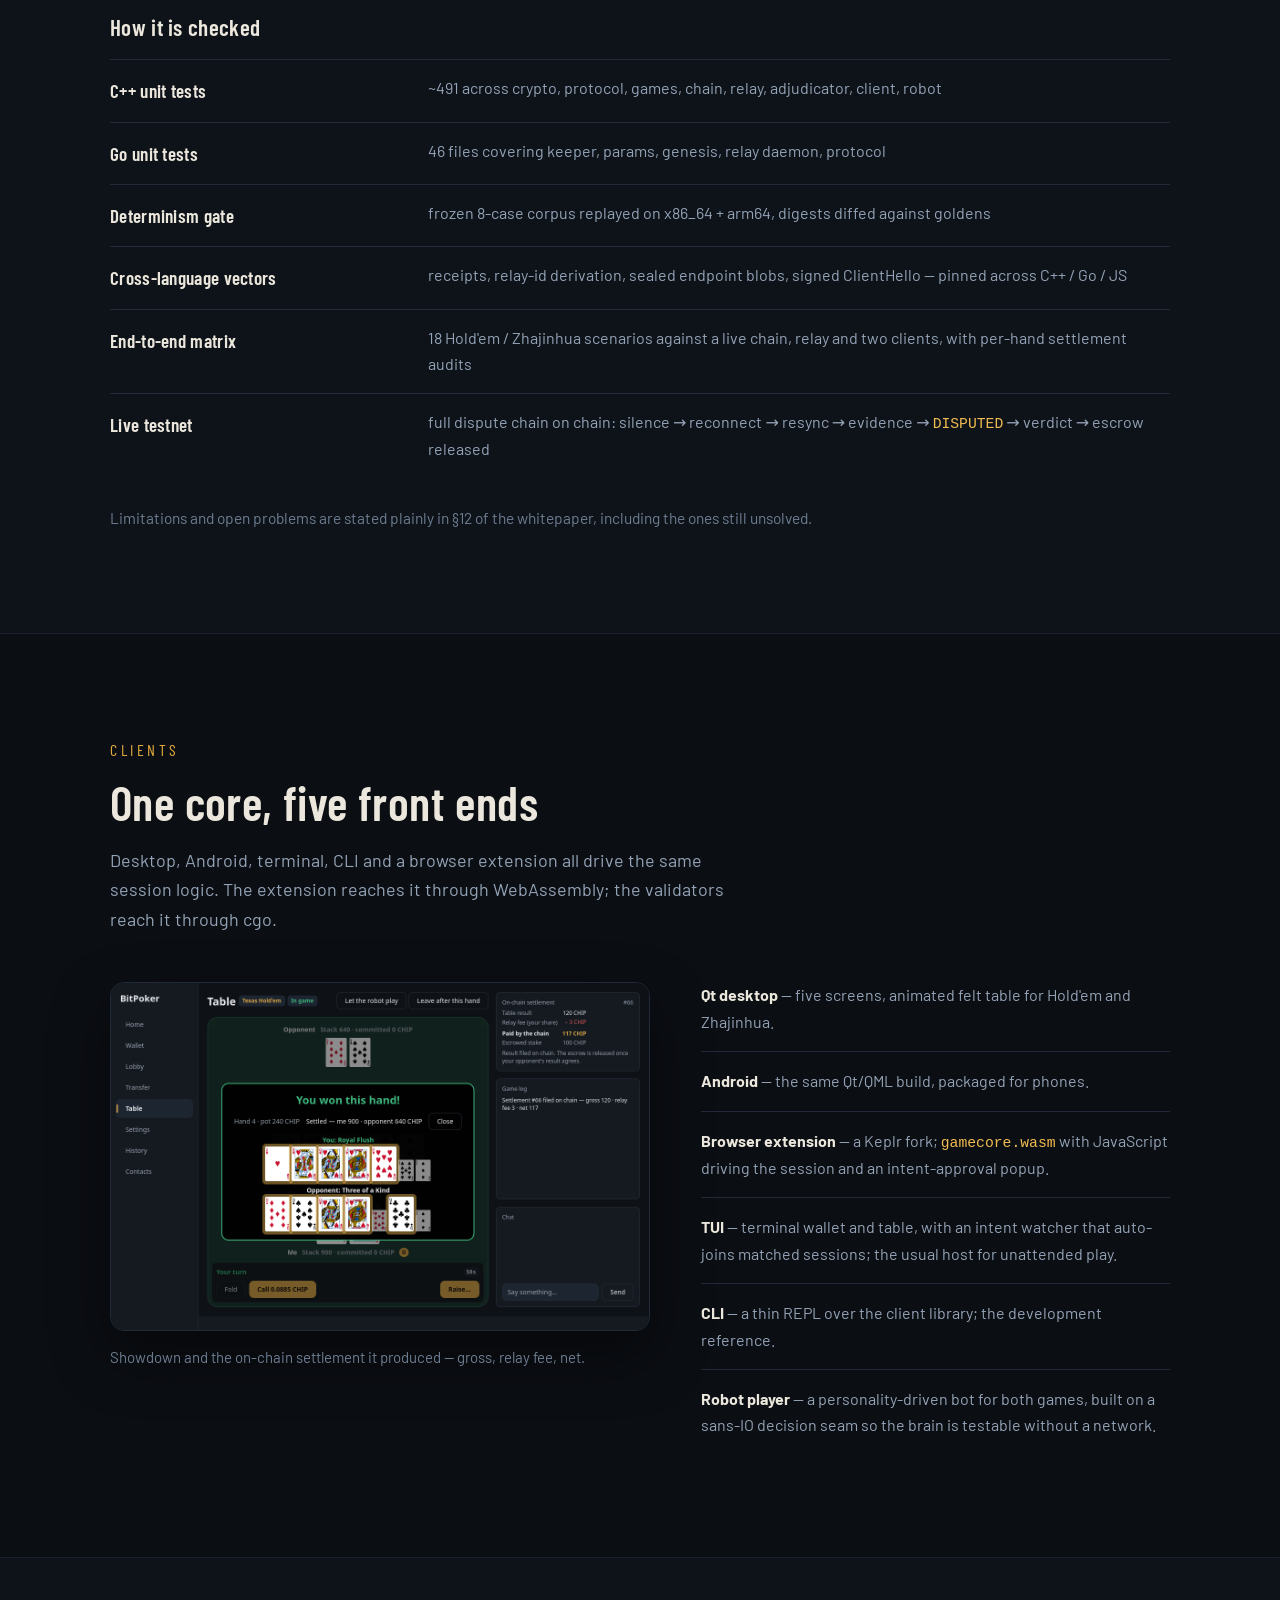
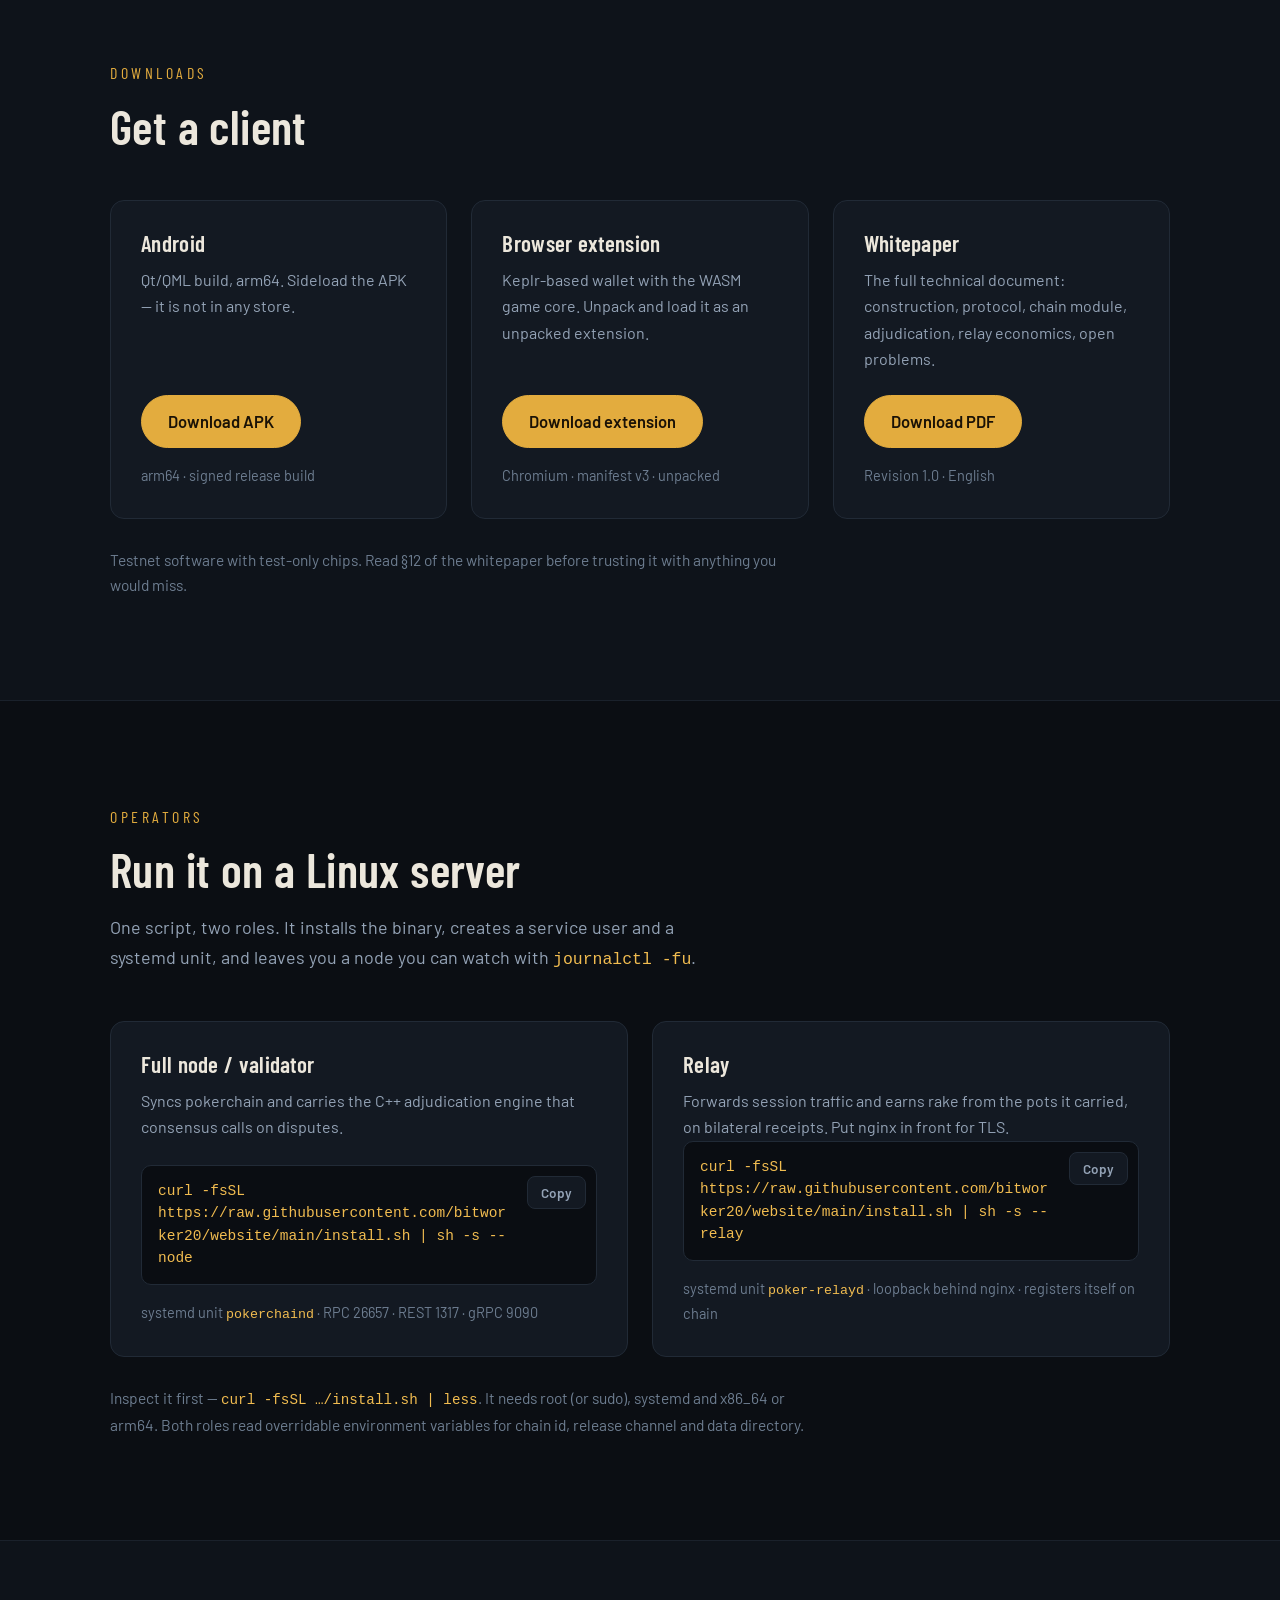
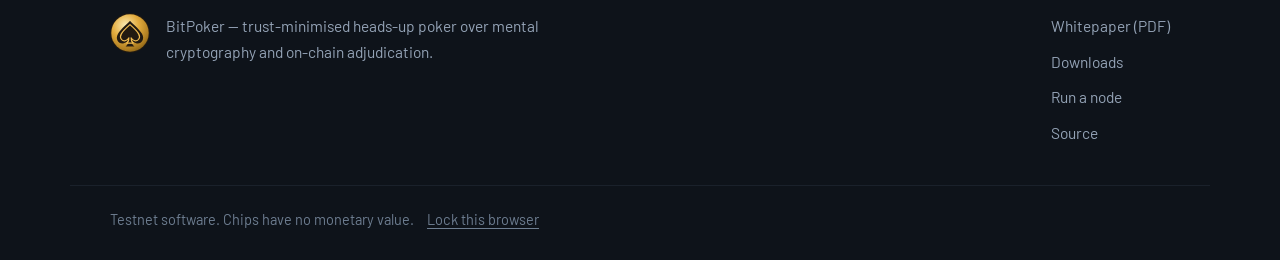
==== commit 16f95d7d: "fix(install): put the relay behind a reverse proxy, not in front of one The relay role installed a d" ====
--- a/1d191d99475b63e3.html
+++ b/1d191d99475b63e3.html
@@ -394,12 +394,12 @@
 
             <article class="card install">
               <h3>Relay</h3>
-              <p>Forwards session traffic and earns rake from the pots it carried, on bilateral receipts.</p>
+              <p>Forwards session traffic and earns rake from the pots it carried, on bilateral receipts. Put nginx in front for TLS.</p>
               <div class="cmd">
                 <code id="cmd-relay">curl -fsSL https://raw.githubusercontent.com/bitworker20/website/main/install.sh | sh -s -- relay</code>
                 <button class="copy" type="button" data-copy-target="cmd-relay">Copy</button>
               </div>
-              <p class="meta">systemd unit <code>poker-relayd</code> · WSS 8443 · registers itself on chain</p>
+              <p class="meta">systemd unit <code>poker-relayd</code> · loopback behind nginx · registers itself on chain</p>
             </article>
           </div>
 
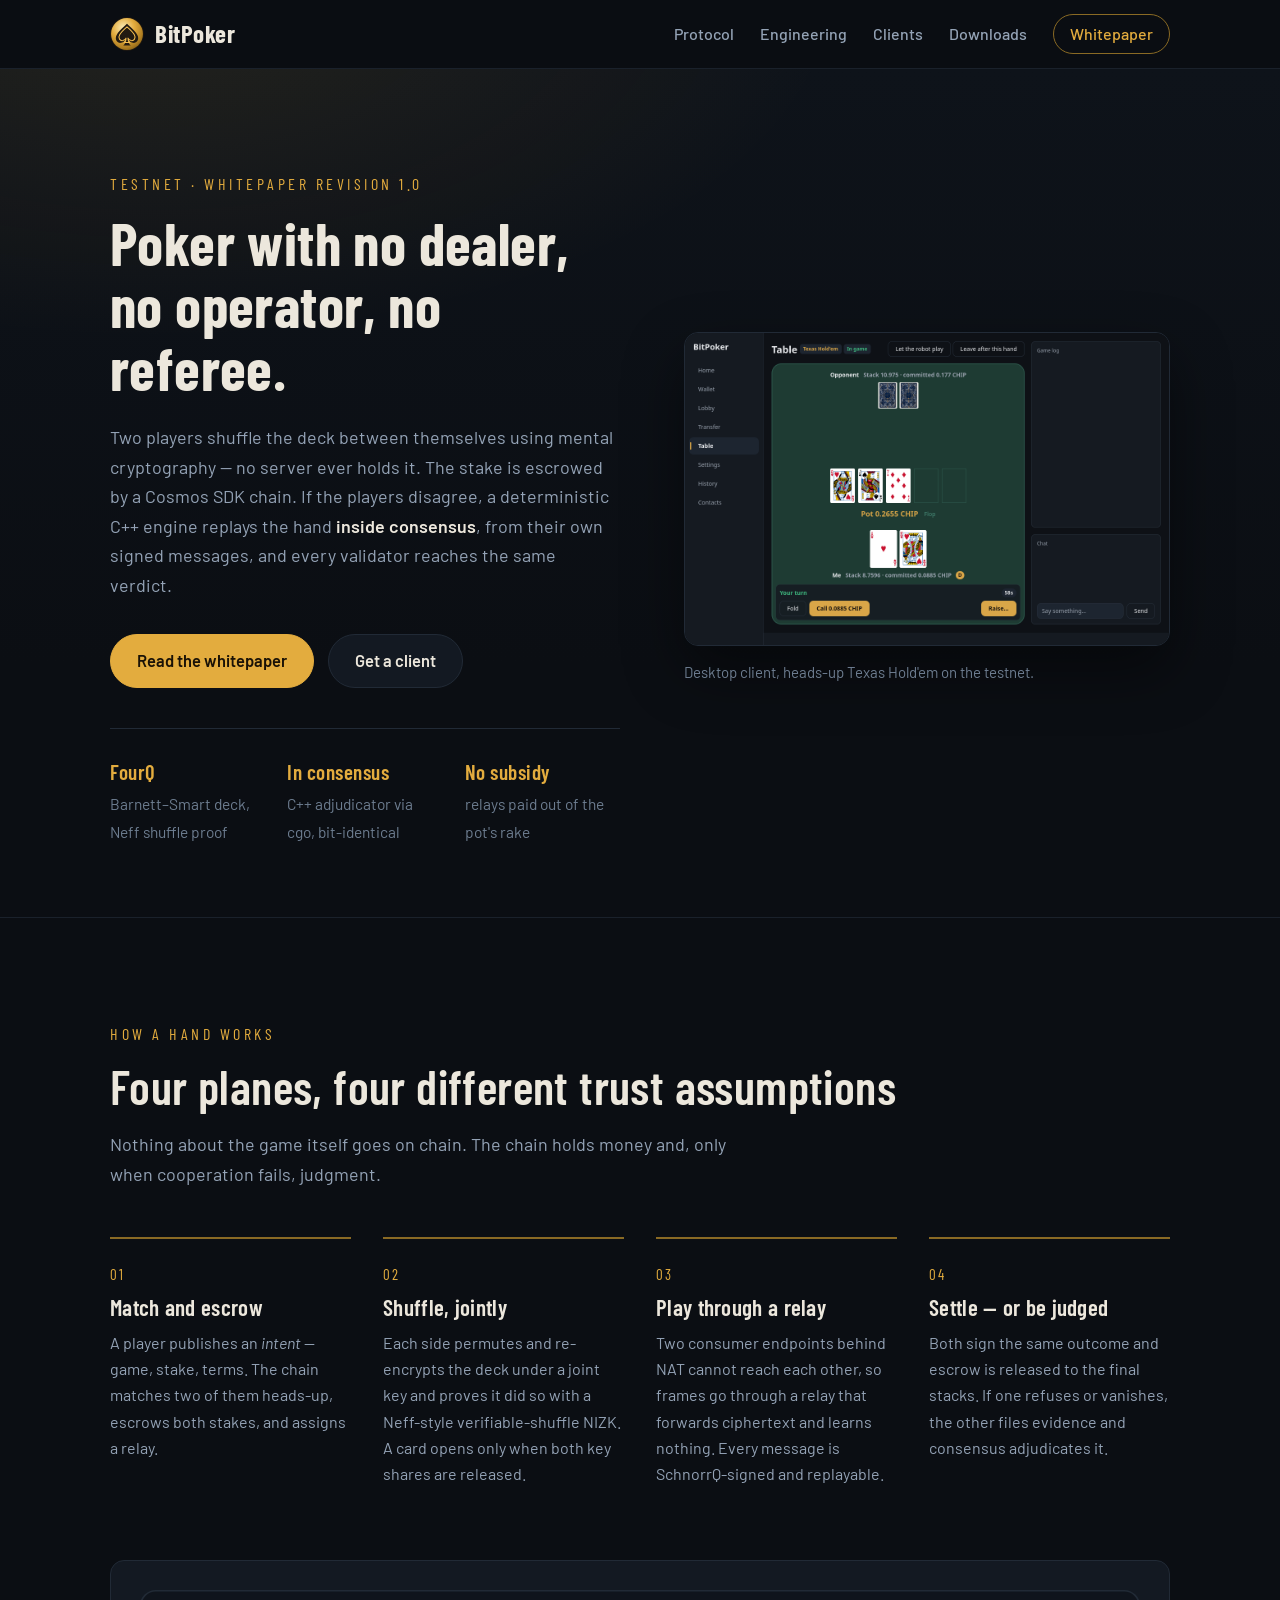
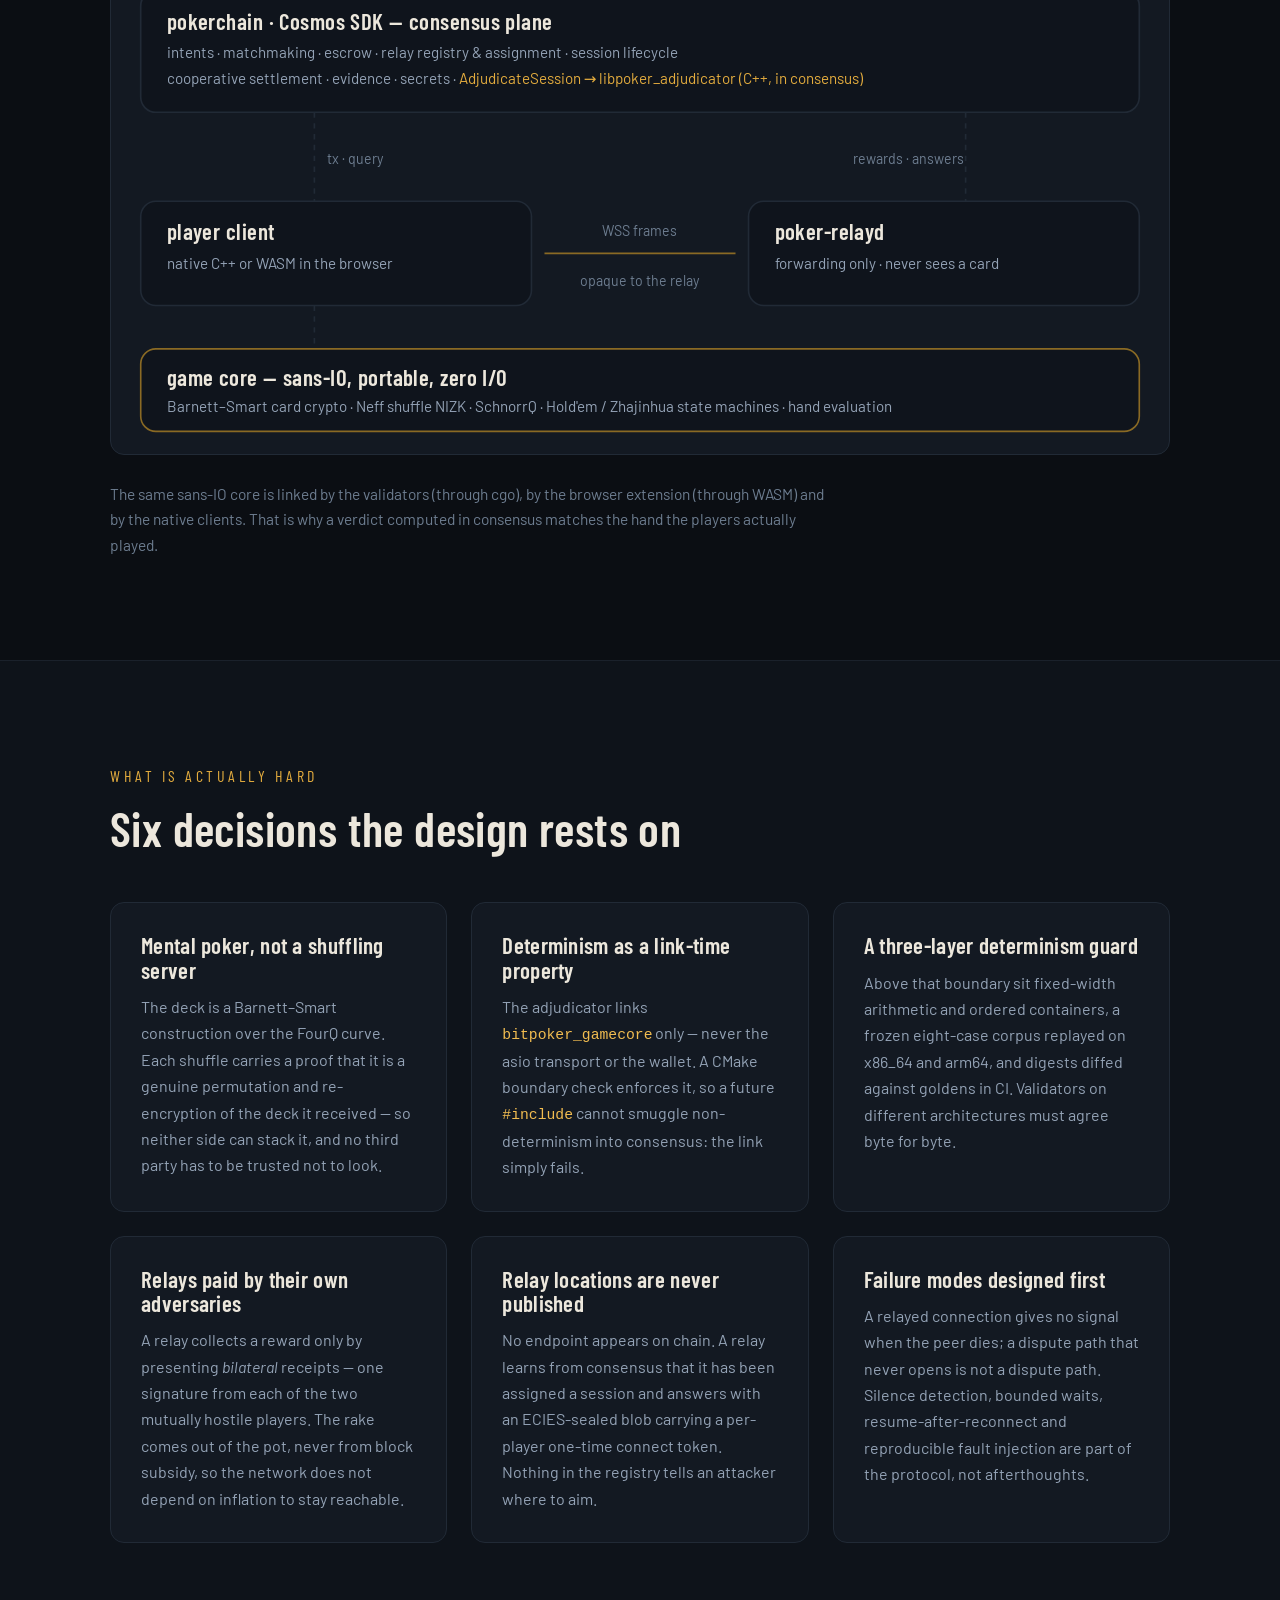
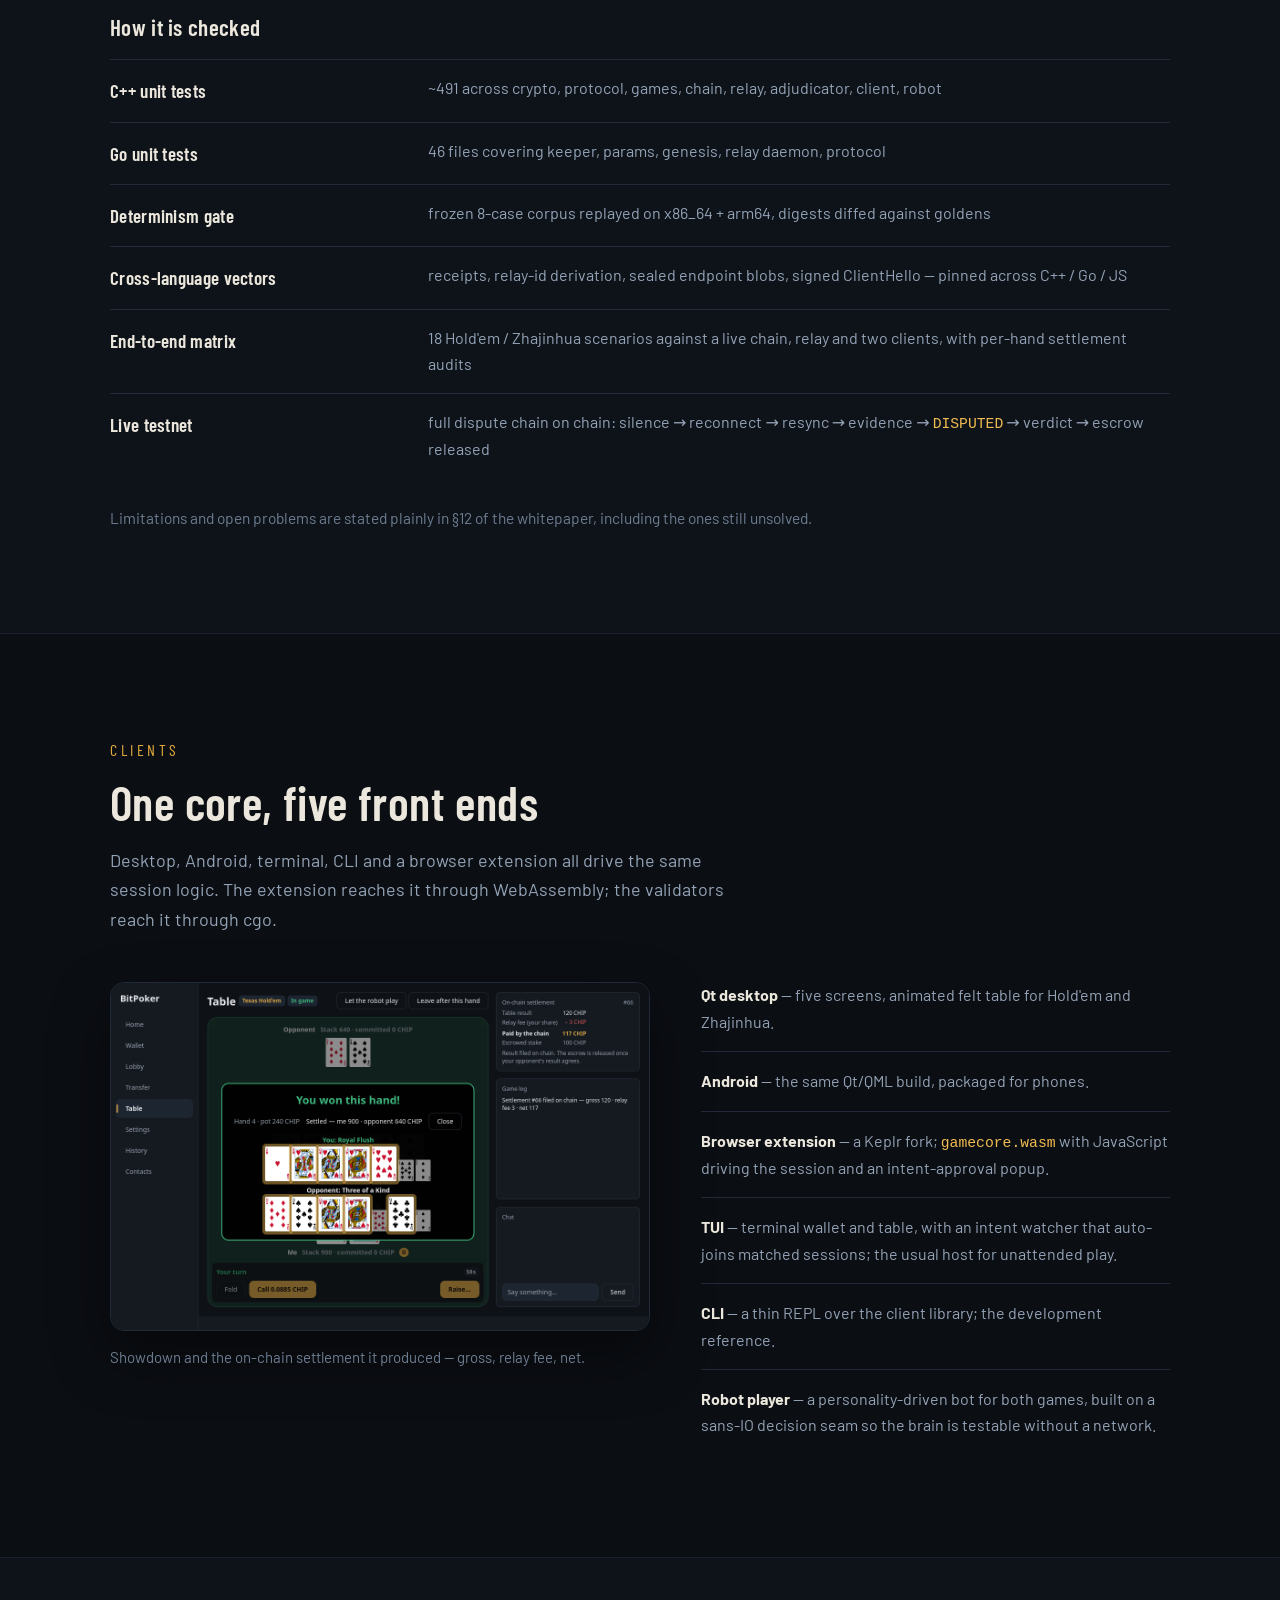
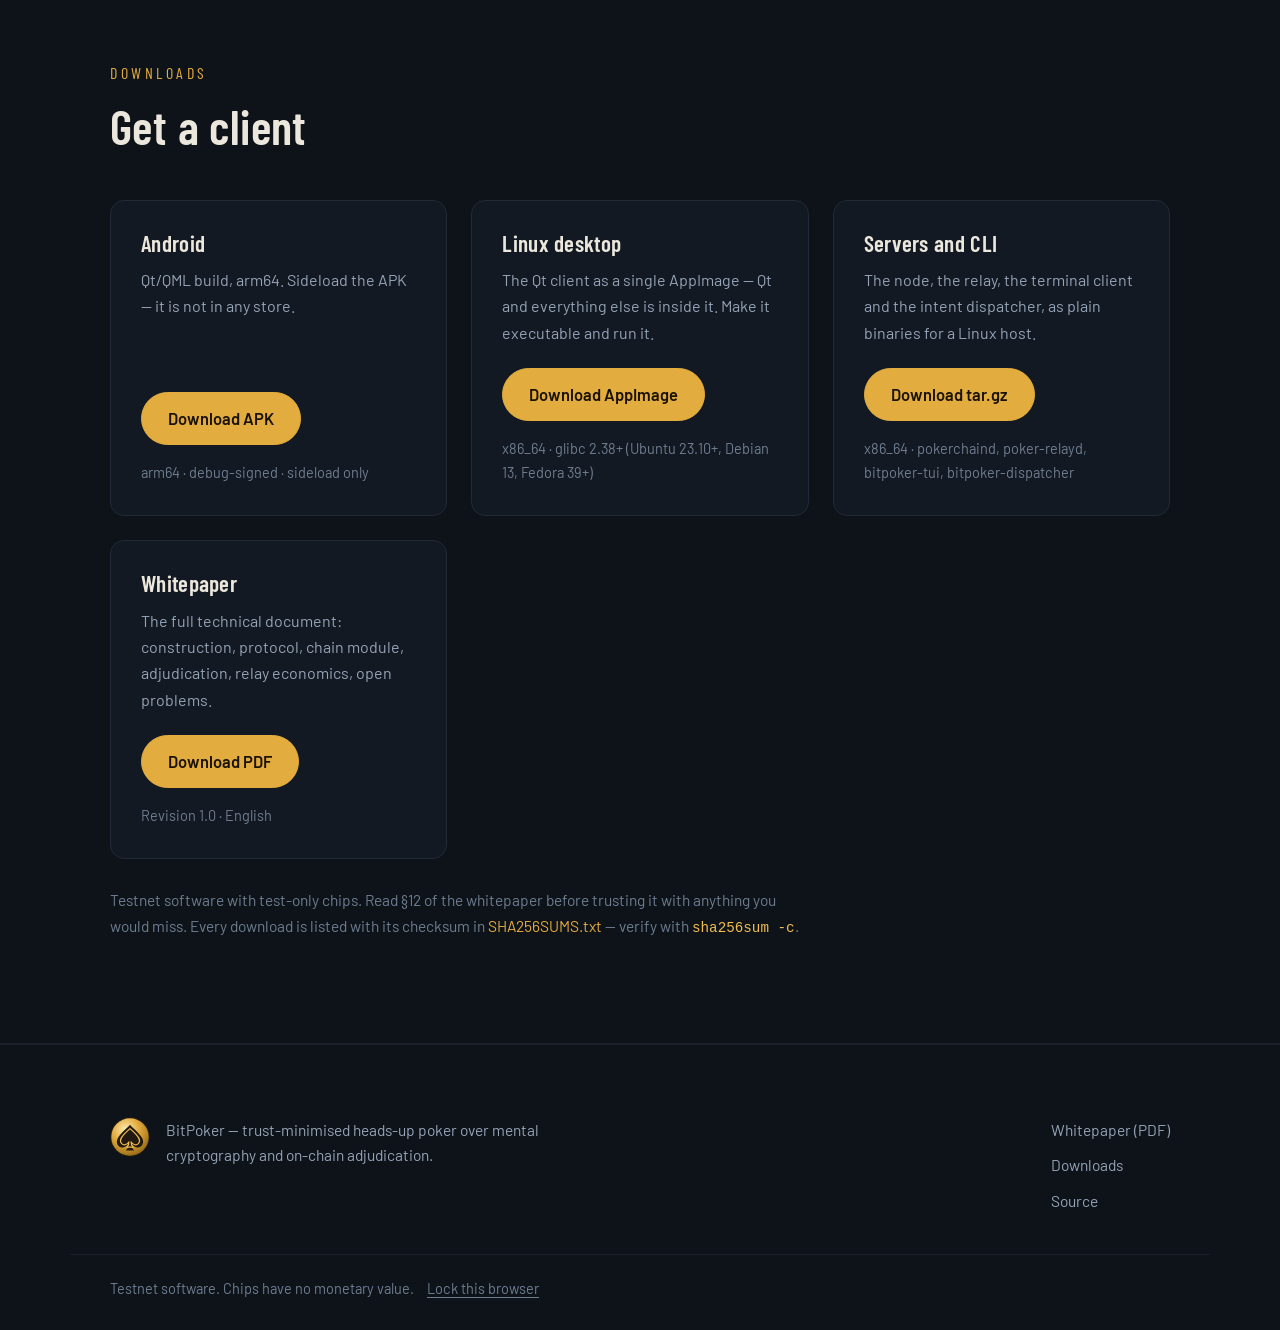
==== commit 41e0b044: "feat(site): offer the three 0.2 packages, hide the one-line installer Downloads now match what the 0" ====
--- a/1d191d99475b63e3.html
+++ b/1d191d99475b63e3.html
@@ -61,7 +61,7 @@
           <a href="#engineering">Engineering</a>
           <a href="#clients">Clients</a>
           <a href="#downloads">Downloads</a>
-          <a href="#node">Run a node</a>
+          <!-- hidden with the installer section: <a href="#node">Run a node</a> -->
           <a class="nav-cta" href="assets/bitpoker-whitepaper.pdf">Whitepaper</a>
         </nav>
       </div>
@@ -84,7 +84,7 @@
             <div class="cta-row">
               <a class="btn btn-primary" href="assets/bitpoker-whitepaper.pdf">Read the whitepaper</a>
               <a class="btn" href="#downloads">Get a client</a>
-              <a class="btn btn-ghost" href="#node">Run a node</a>
+              <!-- hidden with the installer section: <a class="btn btn-ghost" href="#node">Run a node</a> -->
             </div>
             <ul class="hero-facts">
               <li><b>FourQ</b><span>Barnett–Smart deck, Neff shuffle proof</span></li>
@@ -345,14 +345,21 @@
               <h3>Android</h3>
               <p>Qt/QML build, arm64. Sideload the APK — it is not in any store.</p>
               <a class="btn btn-primary" href="https://github.com/bitworker20/bitpoker/releases/latest/download/bitpoker-android-arm64.apk">Download APK</a>
-              <p class="meta">arm64 · signed release build</p>
+              <p class="meta">arm64 · debug-signed · sideload only</p>
             </article>
 
             <article class="card download">
-              <h3>Browser extension</h3>
-              <p>Keplr-based wallet with the WASM game core. Unpack and load it as an unpacked extension.</p>
-              <a class="btn btn-primary" href="https://github.com/bitworker20/bitpoker/releases/latest/download/bitpoker-extension.zip">Download extension</a>
-              <p class="meta">Chromium · manifest v3 · unpacked</p>
+              <h3>Linux desktop</h3>
+              <p>The Qt client as a single AppImage — Qt and everything else is inside it. Make it executable and run it.</p>
+              <a class="btn btn-primary" href="https://github.com/bitworker20/bitpoker/releases/latest/download/BitPoker-x86_64.AppImage">Download AppImage</a>
+              <p class="meta">x86_64 · glibc 2.38+ (Ubuntu 23.10+, Debian 13, Fedora 39+)</p>
+            </article>
+
+            <article class="card download">
+              <h3>Servers and CLI</h3>
+              <p>The node, the relay, the terminal client and the intent dispatcher, as plain binaries for a Linux host.</p>
+              <a class="btn btn-primary" href="https://github.com/bitworker20/bitpoker/releases/latest/download/bitpoker-bin-ubuntu-x64.tar.gz">Download tar.gz</a>
+              <p class="meta">x86_64 · pokerchaind, poker-relayd, bitpoker-tui, bitpoker-dispatcher</p>
             </article>
 
             <article class="card download">
@@ -365,12 +372,22 @@
 
           <p class="note">
             Testnet software with test-only chips. Read §12 of the whitepaper before
-            trusting it with anything you would miss.
-          </p>
-        </div>
-      </section>
-
-      <!-- ────────────────────────────  node  ────────────────────────────── -->
+            trusting it with anything you would miss. Every download is listed with its
+            checksum in
+            <a href="https://github.com/bitworker20/bitpoker/releases/latest/download/SHA256SUMS.txt">SHA256SUMS.txt</a>
+            — verify with <code>sha256sum -c</code>.
+          </p>
+        </div>
+      </section>
+
+      <!-- ────────────────────────────  node  ──────────────────────────────
+      HIDDEN until the one-line installer is worth offering: install.sh pulls
+      per-role tarballs (bitpoker-node-linux-amd64.tar.gz and friends) that the
+      release does not publish — it ships one combined archive — and it wants a
+      network manifest that does not exist yet. Restoring it means uncommenting
+      this section, the "Run a node" links in the header nav, the hero and the
+      footer, and making install.sh and the release assets agree.
+
       <section class="section" id="node">
         <div class="wrap">
           <p class="eyebrow">Operators</p>
@@ -410,6 +427,7 @@
           </p>
         </div>
       </section>
+      ───────────────────────────────────────────────────────────────────── -->
     </main>
 
     <footer class="site-footer">
@@ -425,7 +443,7 @@
         <nav class="footer-links" aria-label="Footer">
           <a href="assets/bitpoker-whitepaper.pdf">Whitepaper (PDF)</a>
           <a href="#downloads">Downloads</a>
-          <a href="#node">Run a node</a>
+          <!-- hidden with the installer section: <a href="#node">Run a node</a> -->
           <a href="https://github.com/bitworker20" rel="noopener noreferrer" target="_blank">Source</a>
         </nav>
       </div>
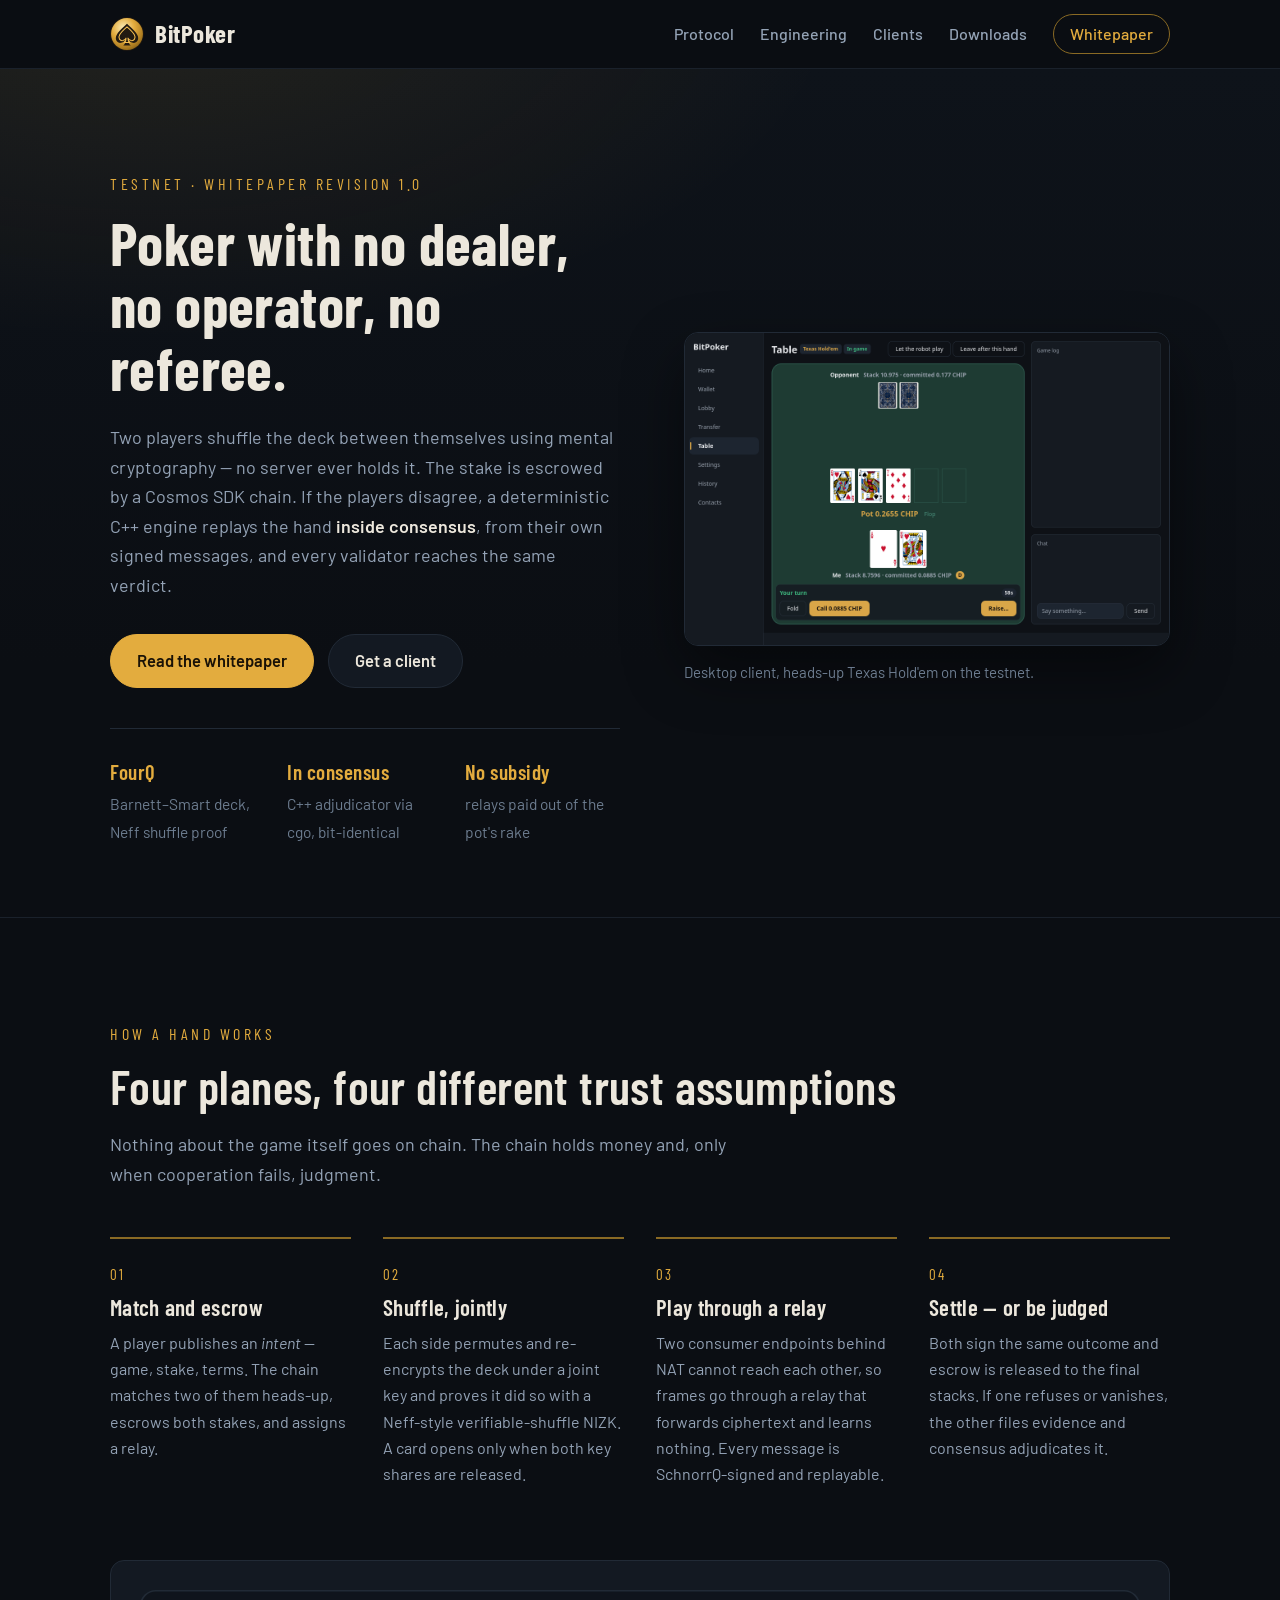
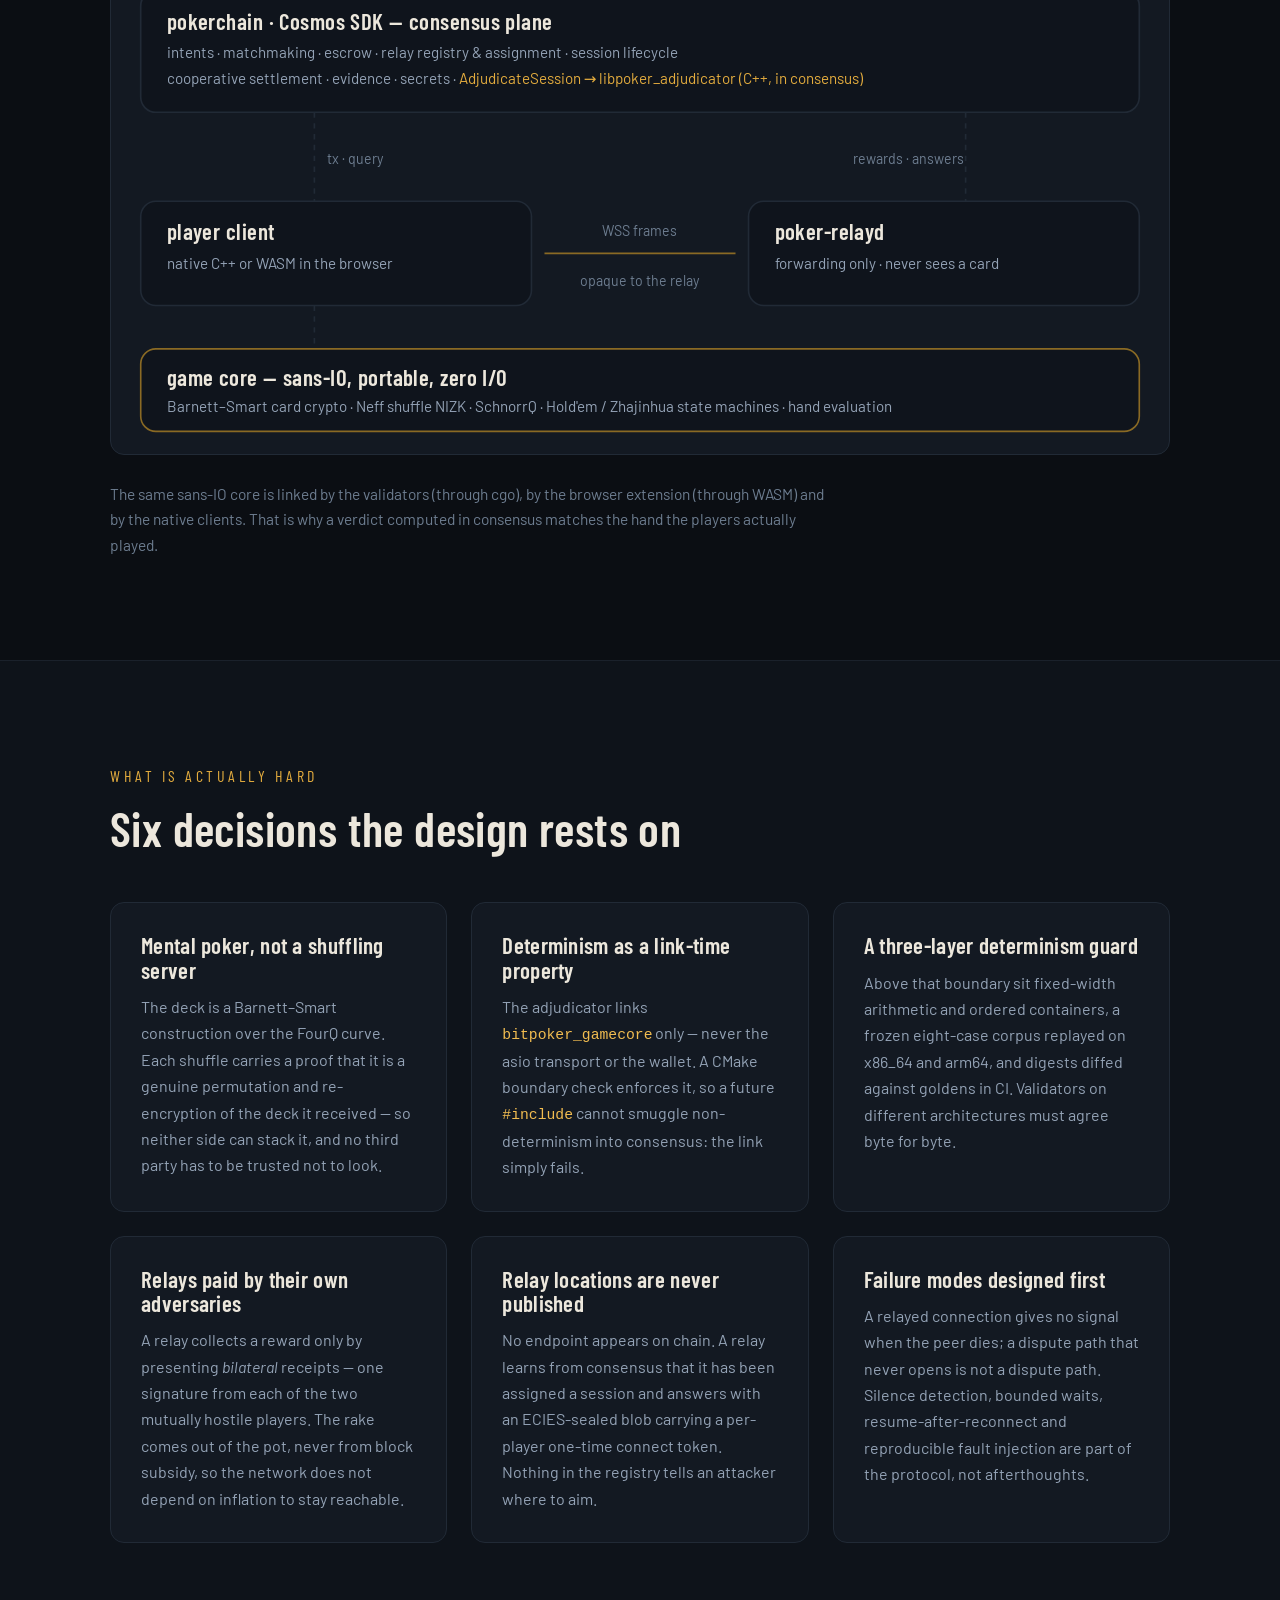
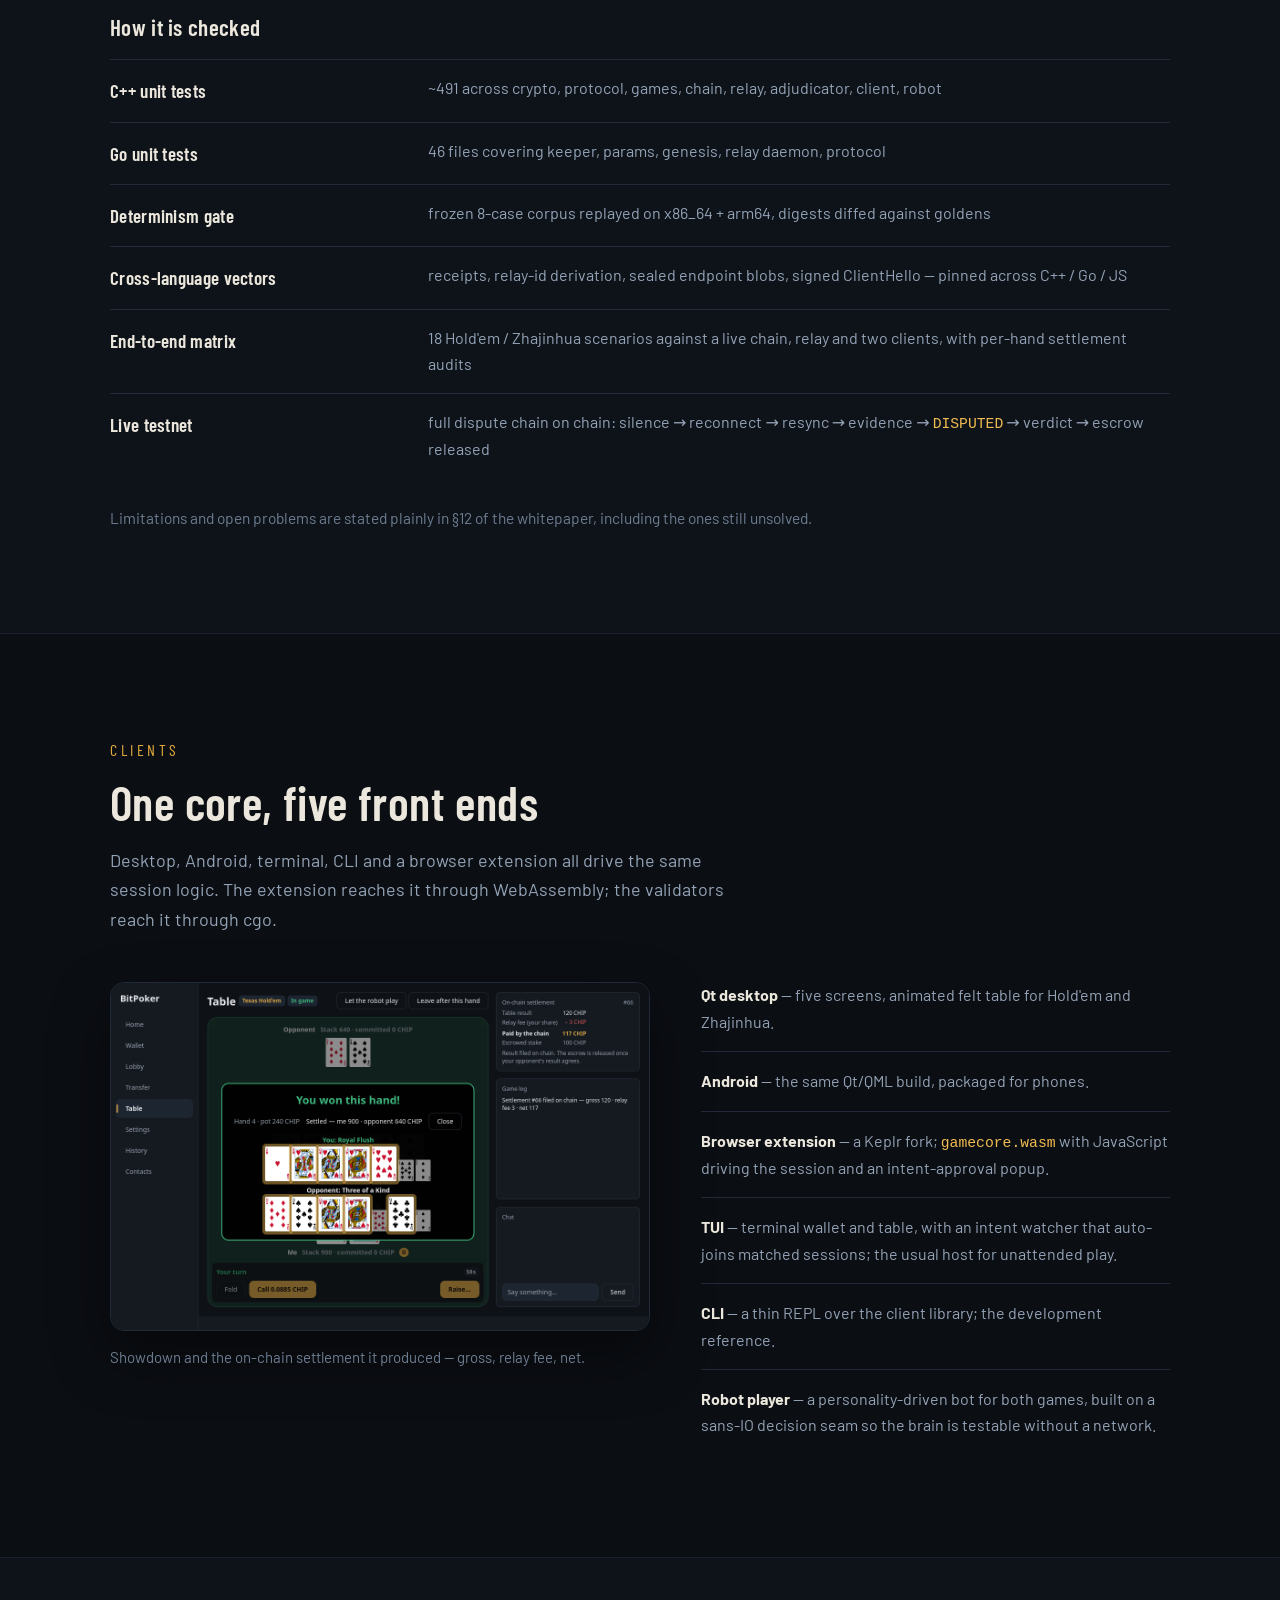
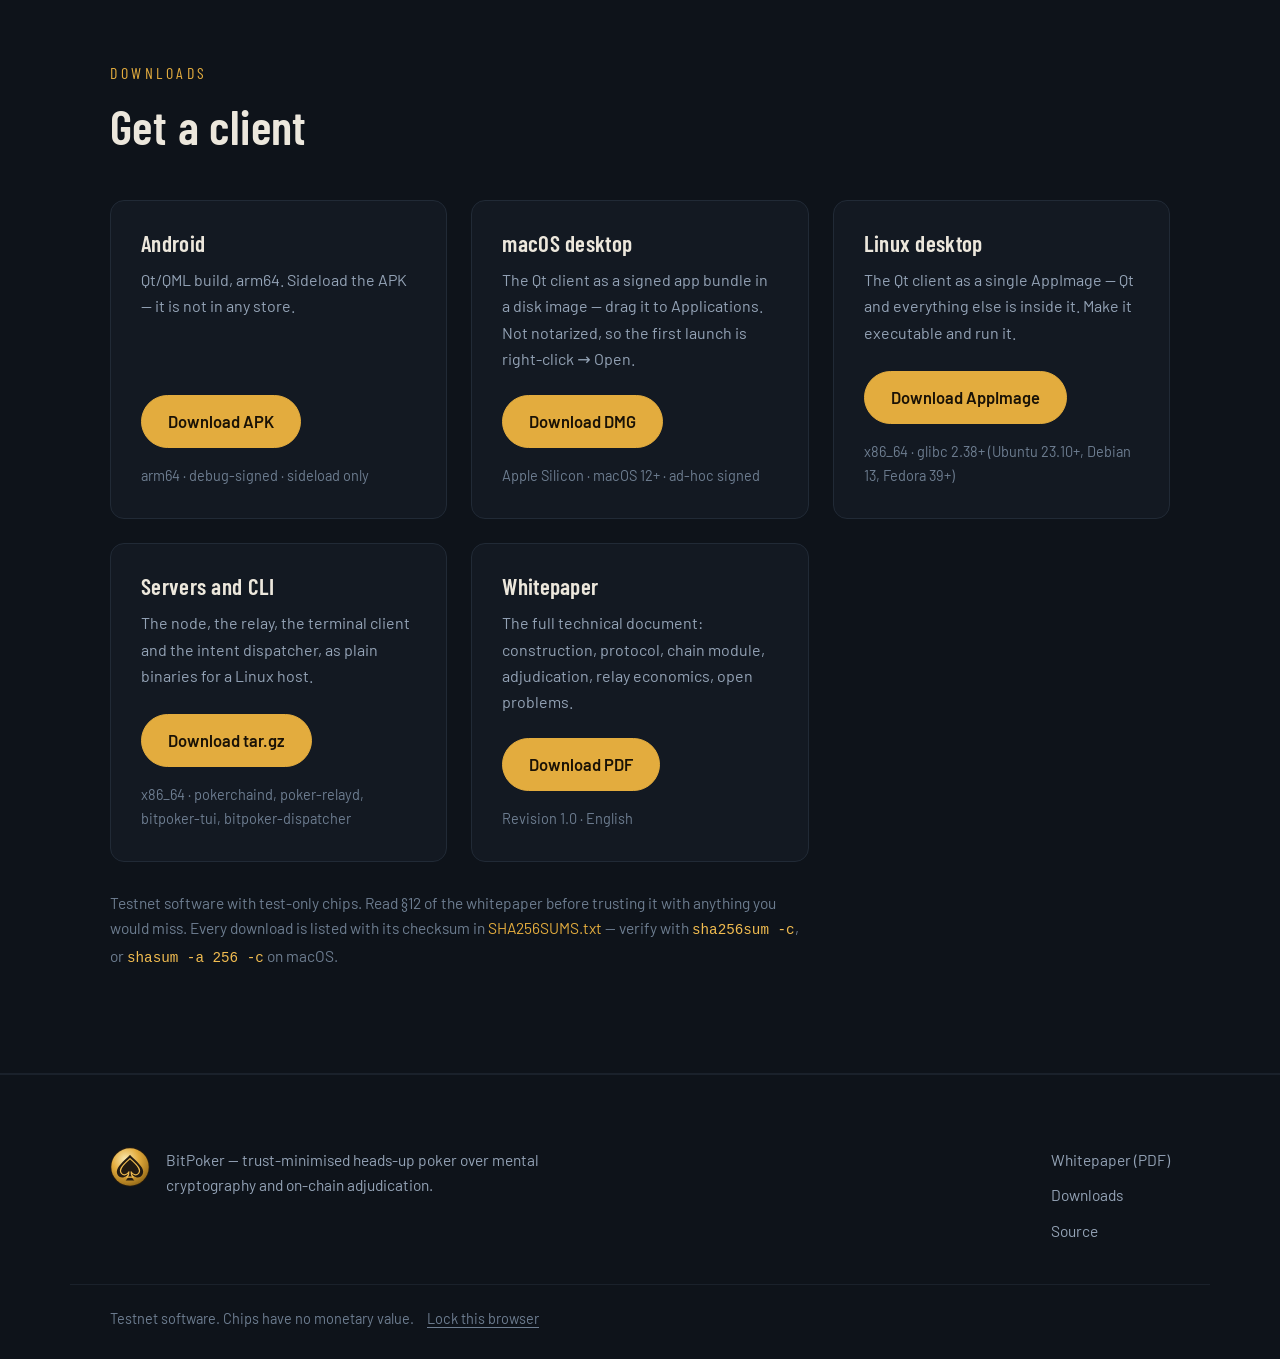
==== commit 6adbc2e4: "feat(site): offer the macOS DMG alongside the other clients A fourth download card, between Android " ====
--- a/1d191d99475b63e3.html
+++ b/1d191d99475b63e3.html
@@ -349,6 +349,13 @@
             </article>
 
             <article class="card download">
+              <h3>macOS desktop</h3>
+              <p>The Qt client as a signed app bundle in a disk image — drag it to Applications. Not notarized, so the first launch is right-click → Open.</p>
+              <a class="btn btn-primary" href="https://github.com/bitworker20/bitpoker/releases/latest/download/BitPoker-arm64.dmg">Download DMG</a>
+              <p class="meta">Apple Silicon · macOS 12+ · ad-hoc signed</p>
+            </article>
+
+            <article class="card download">
               <h3>Linux desktop</h3>
               <p>The Qt client as a single AppImage — Qt and everything else is inside it. Make it executable and run it.</p>
               <a class="btn btn-primary" href="https://github.com/bitworker20/bitpoker/releases/latest/download/BitPoker-x86_64.AppImage">Download AppImage</a>
@@ -375,7 +382,7 @@
             trusting it with anything you would miss. Every download is listed with its
             checksum in
             <a href="https://github.com/bitworker20/bitpoker/releases/latest/download/SHA256SUMS.txt">SHA256SUMS.txt</a>
-            — verify with <code>sha256sum -c</code>.
+            — verify with <code>sha256sum -c</code>, or <code>shasum -a 256 -c</code> on macOS.
           </p>
         </div>
       </section>
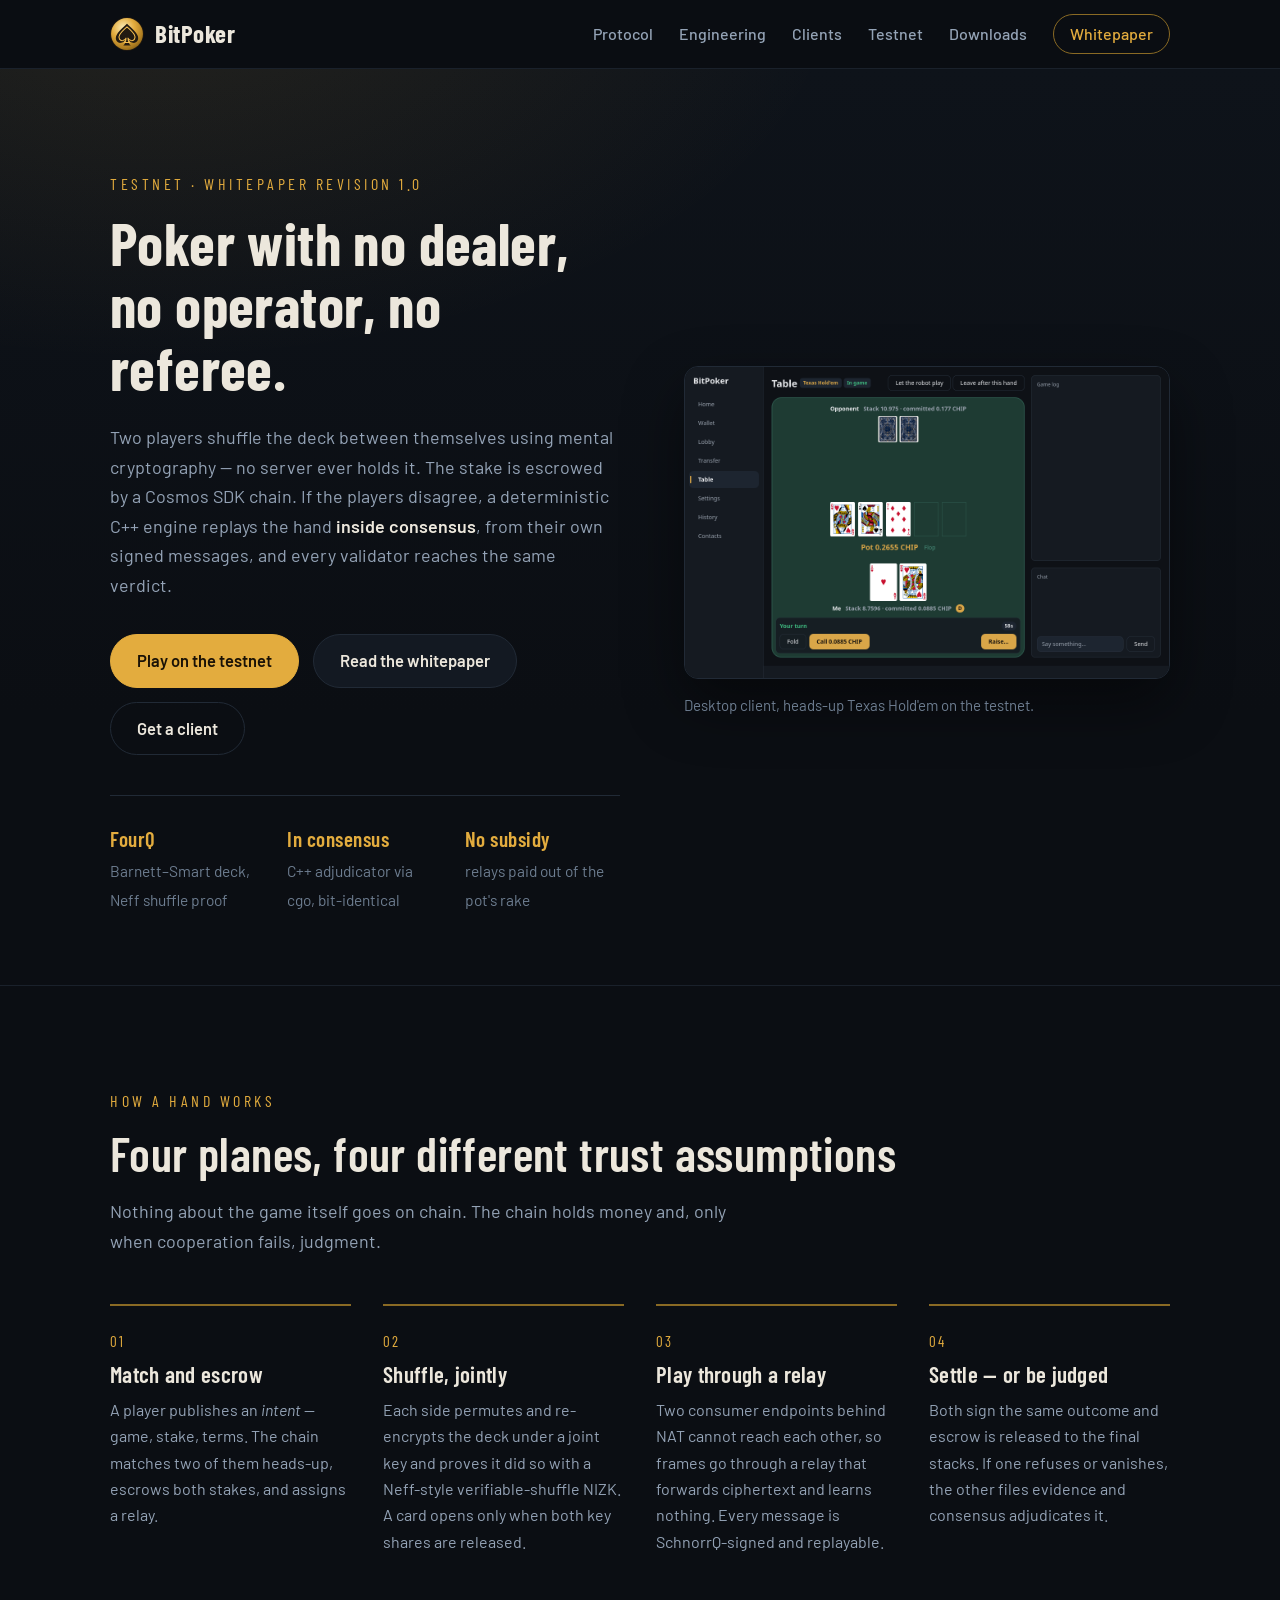
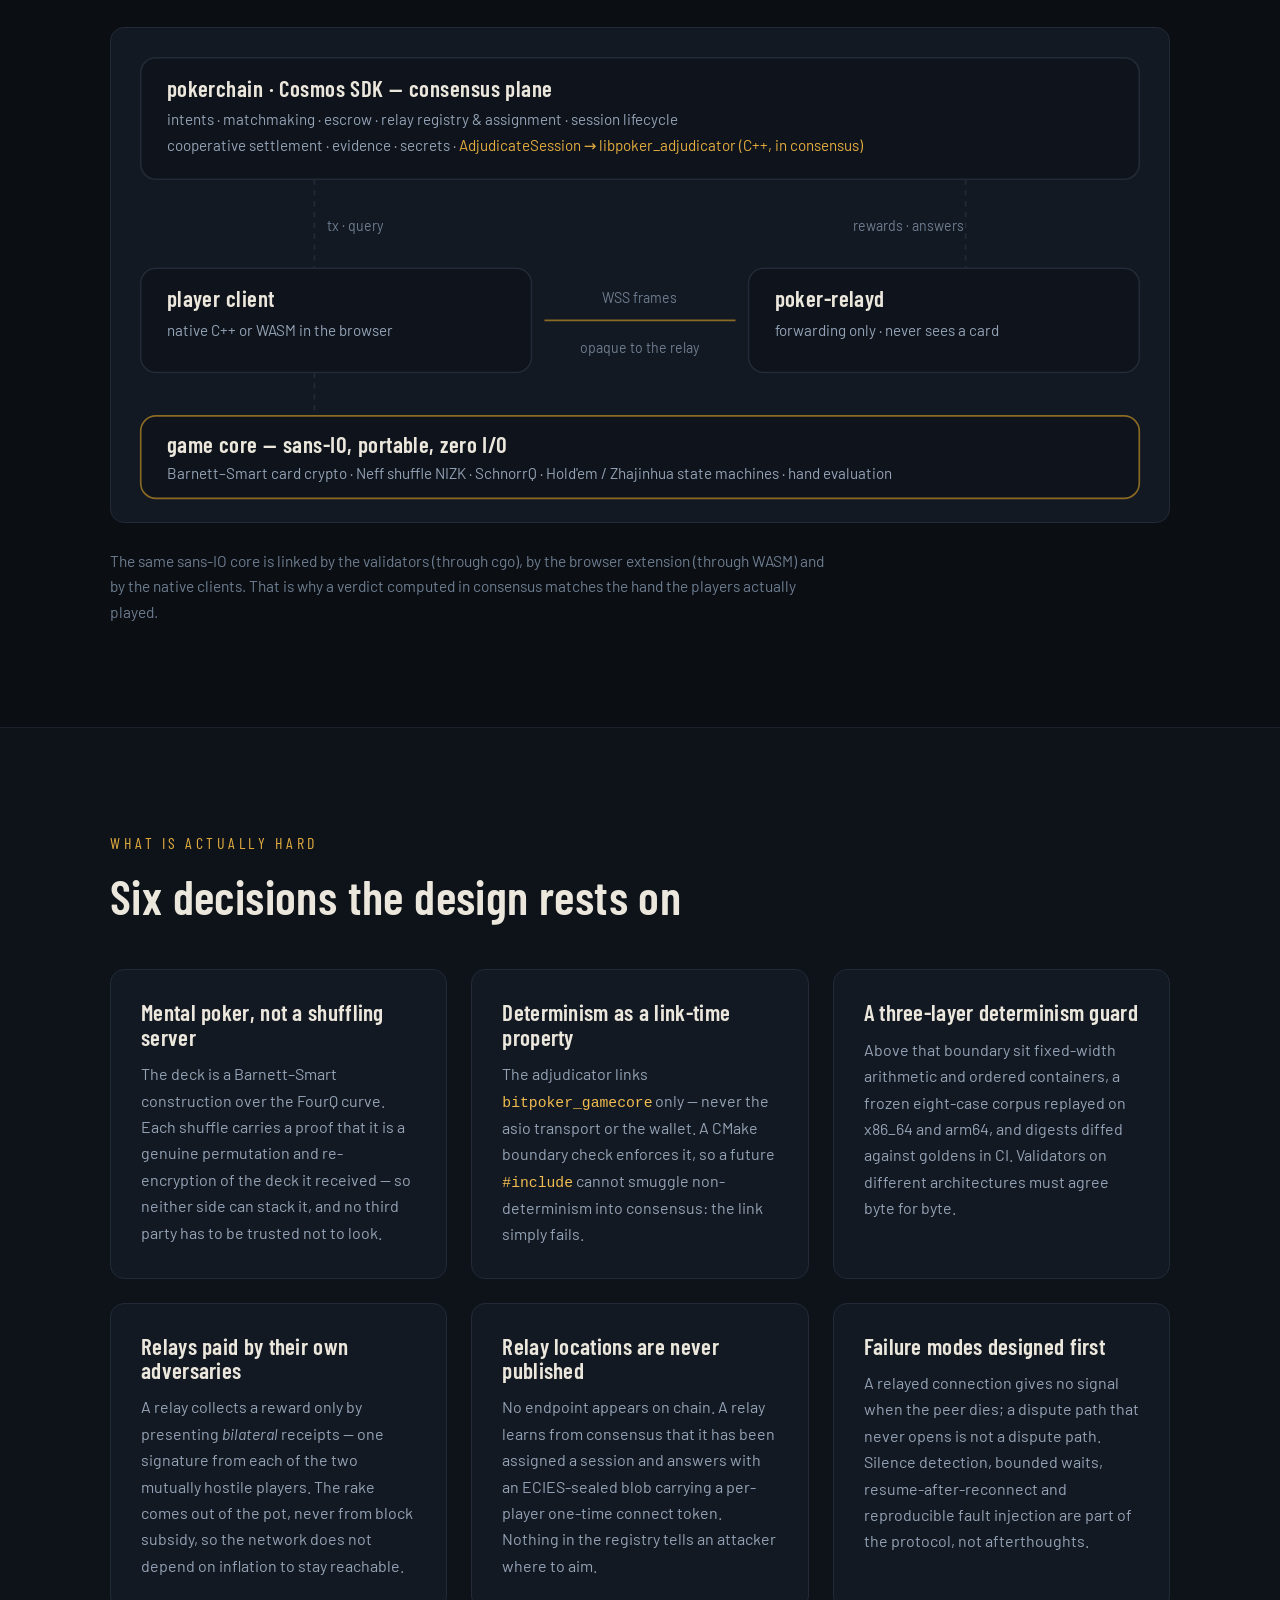
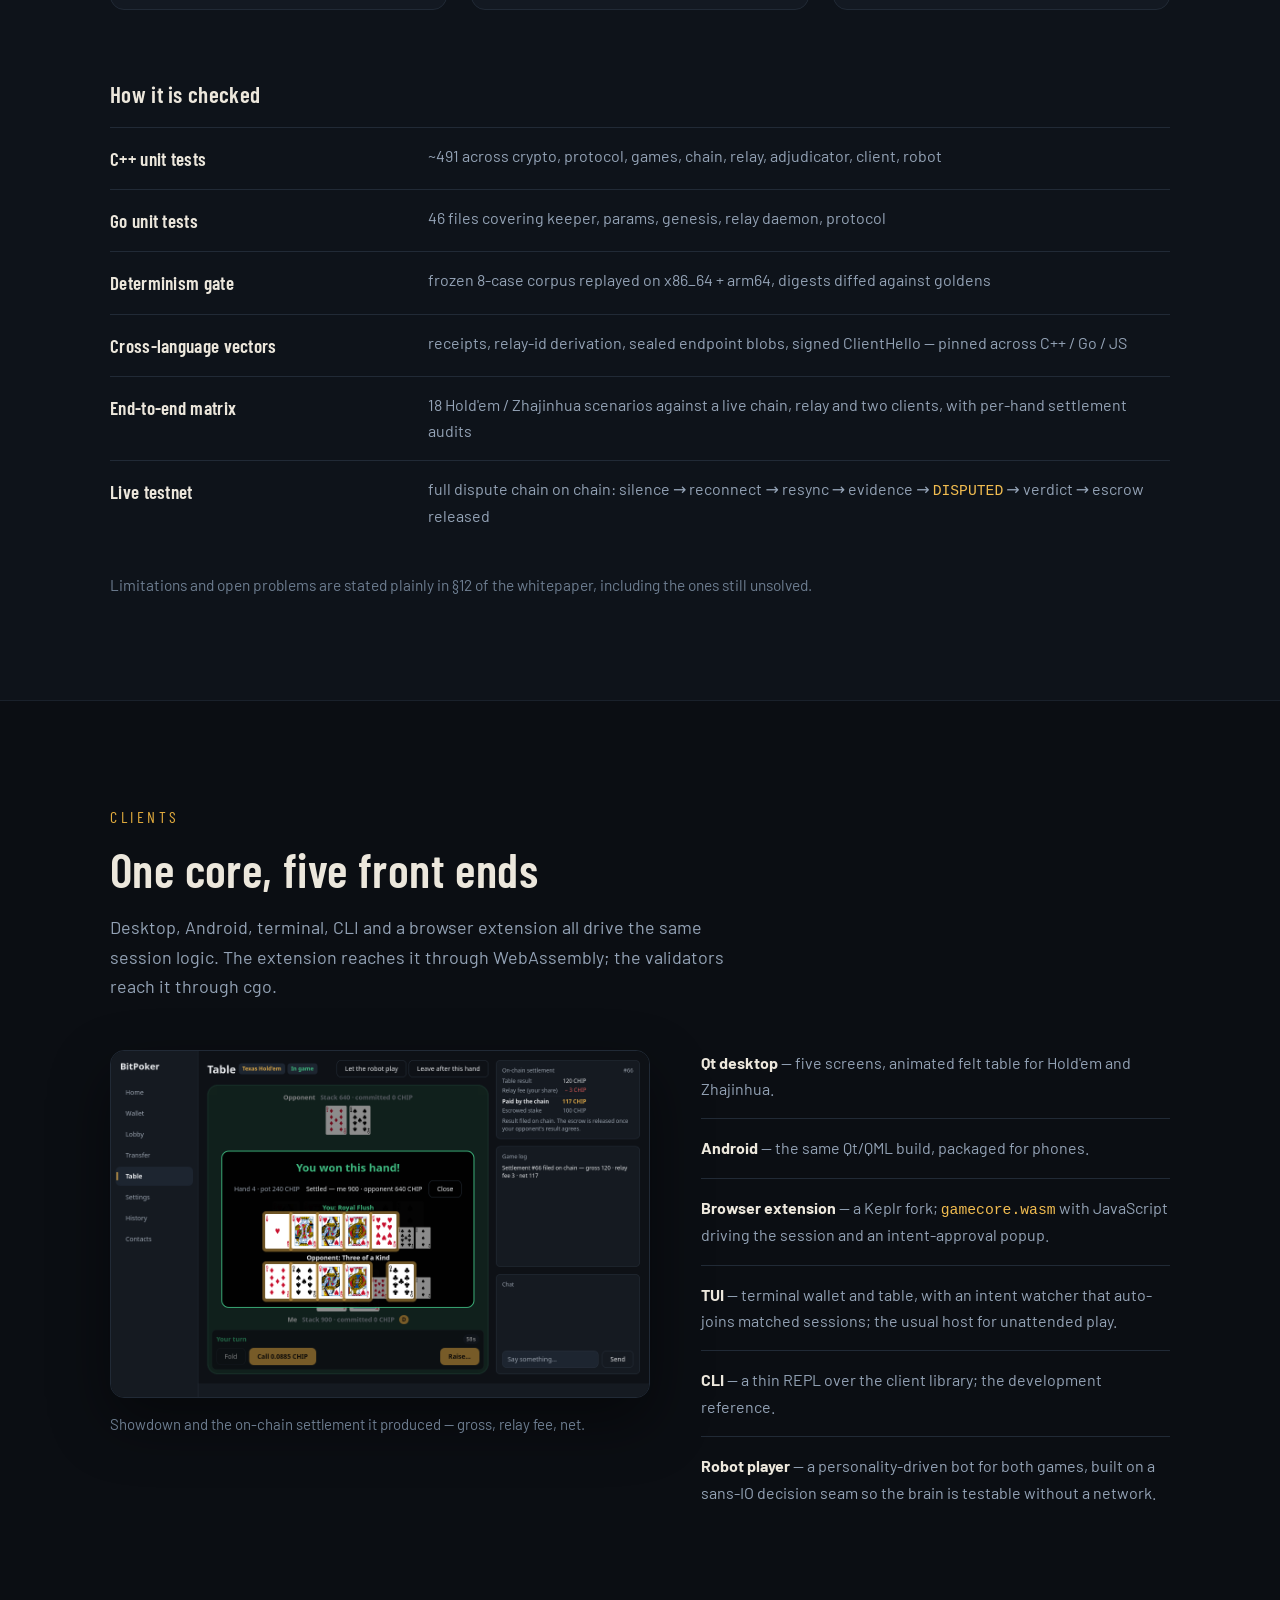
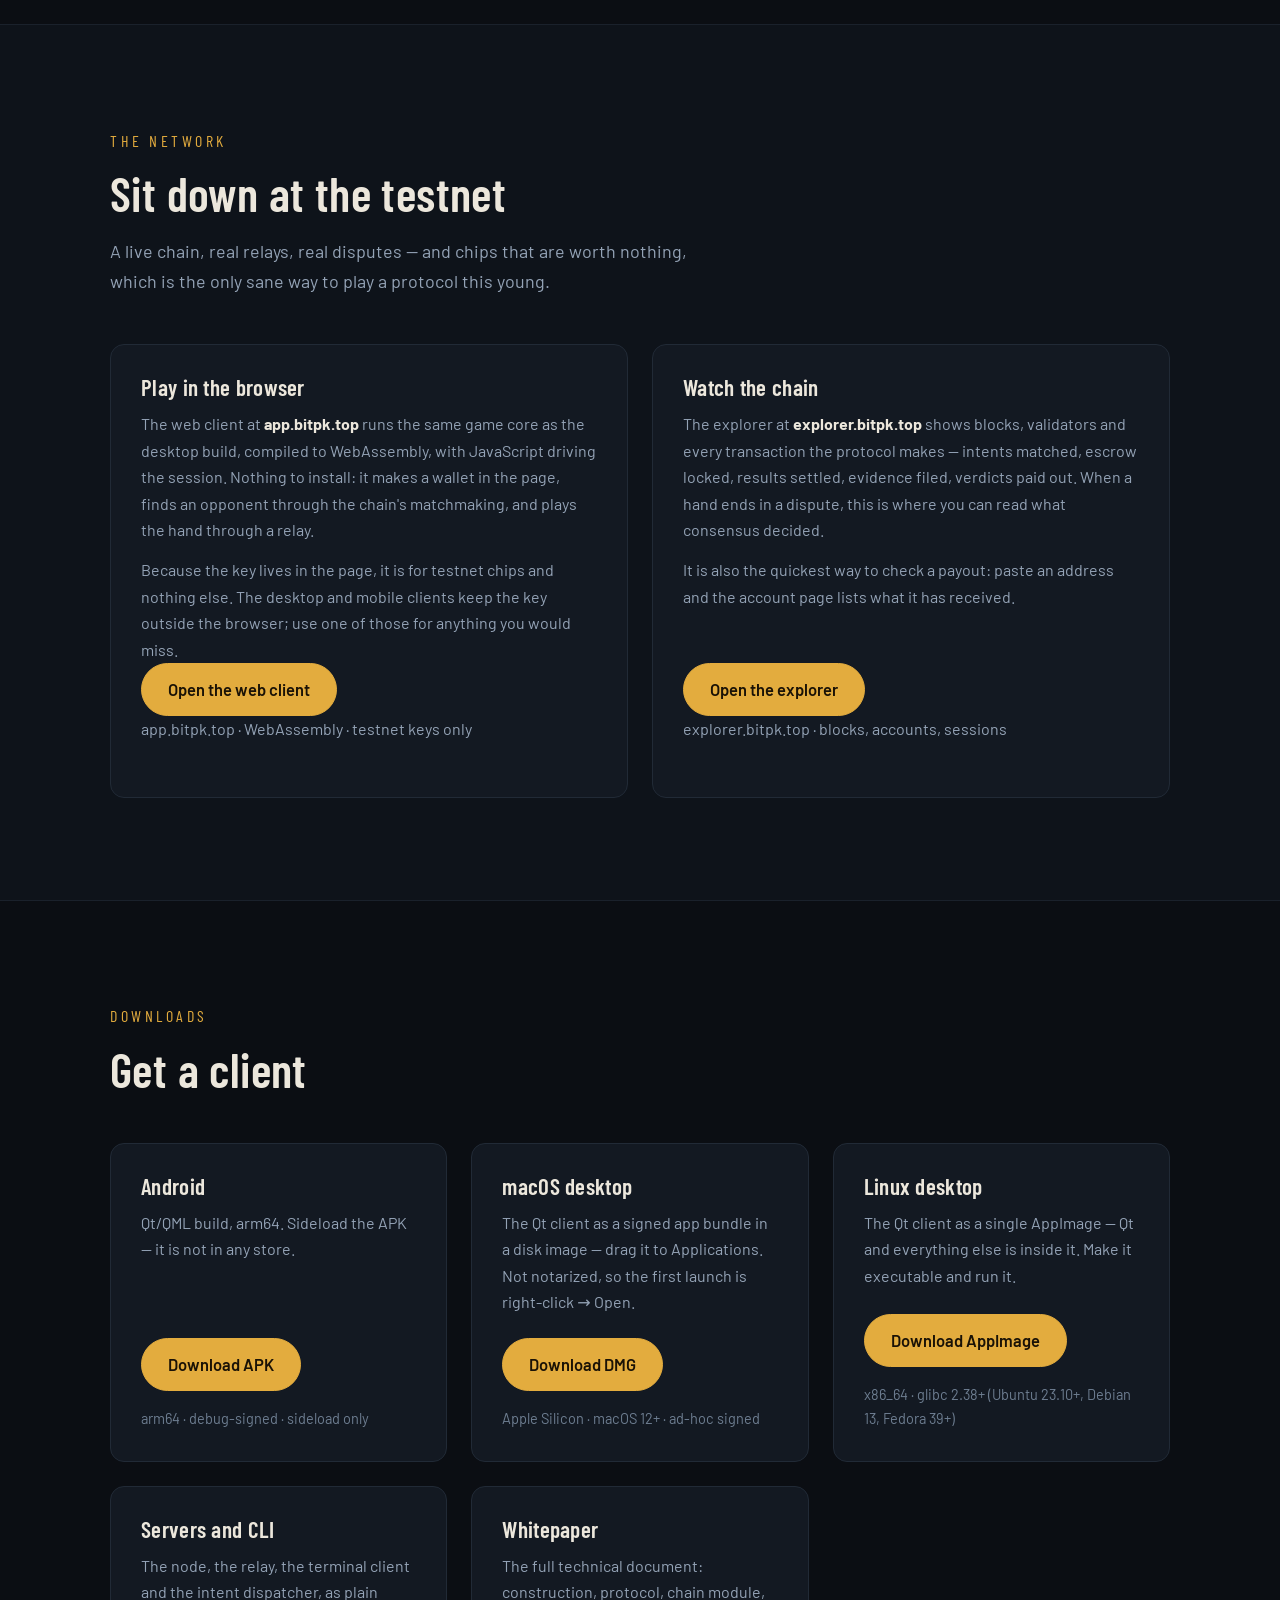
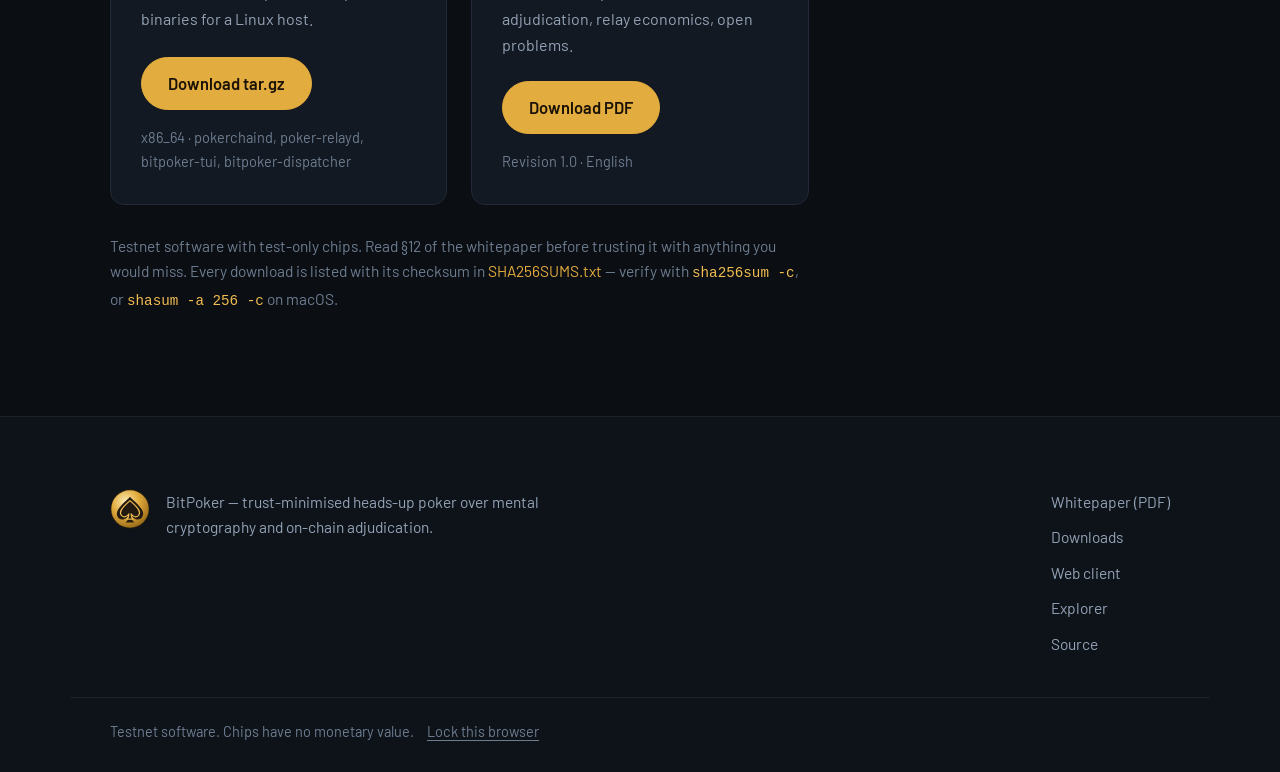
==== commit 4e07b77a: "feat(site): invitation only, and a testnet section behind the door The front page is a card face dow" ====
--- a/1d191d99475b63e3.html
+++ b/1d191d99475b63e3.html
@@ -38,6 +38,7 @@
       rel="stylesheet"
     >
     <link rel="stylesheet" href="styles.css">
+    <script src="config.js"></script>
     <script src="script.js" defer></script>
   </head>
 
@@ -60,6 +61,7 @@
           <a href="#protocol">Protocol</a>
           <a href="#engineering">Engineering</a>
           <a href="#clients">Clients</a>
+          <a href="#testnet">Testnet</a>
           <a href="#downloads">Downloads</a>
           <!-- hidden with the installer section: <a href="#node">Run a node</a> -->
           <a class="nav-cta" href="assets/bitpoker-whitepaper.pdf">Whitepaper</a>
@@ -82,8 +84,9 @@
               signed messages, and every validator reaches the same verdict.
             </p>
             <div class="cta-row">
-              <a class="btn btn-primary" href="assets/bitpoker-whitepaper.pdf">Read the whitepaper</a>
-              <a class="btn" href="#downloads">Get a client</a>
+              <a class="btn btn-primary" href="#testnet">Play on the testnet</a>
+              <a class="btn" href="assets/bitpoker-whitepaper.pdf">Read the whitepaper</a>
+              <a class="btn btn-ghost" href="#downloads">Get a client</a>
               <!-- hidden with the installer section: <a class="btn btn-ghost" href="#node">Run a node</a> -->
             </div>
             <ul class="hero-facts">
@@ -334,8 +337,104 @@
         </div>
       </section>
 
+      <!-- ────────────────────────────  testnet  ─────────────────────────── -->
+      <section class="section section-alt" id="testnet">
+        <div class="wrap">
+          <p class="eyebrow">The network</p>
+          <h2>Sit down at the testnet</h2>
+          <p class="section-lede">
+            A live chain, real relays, real disputes — and chips that are worth
+            nothing, which is the only sane way to play a protocol this young.
+          </p>
+
+          <div class="grid cards">
+            <article class="card">
+              <h3>Play in the browser</h3>
+              <p>
+                The web client at <b>app.bitpk.top</b> runs the same game core as
+                the desktop build, compiled to WebAssembly, with JavaScript driving
+                the session. Nothing to install: it makes a wallet in the page, finds
+                an opponent through the chain's matchmaking, and plays the hand
+                through a relay.
+              </p>
+              <p>
+                Because the key lives in the page, it is for testnet chips and
+                nothing else. The desktop and mobile clients keep the key outside the
+                browser; use one of those for anything you would miss.
+              </p>
+              <a class="btn btn-primary" href="https://app.bitpk.top" rel="noopener noreferrer" target="_blank">Open the web client</a>
+              <p class="meta">app.bitpk.top · WebAssembly · testnet keys only</p>
+            </article>
+
+            <article class="card">
+              <h3>Watch the chain</h3>
+              <p>
+                The explorer at <b>explorer.bitpk.top</b> shows blocks, validators and
+                every transaction the protocol makes — intents matched, escrow locked,
+                results settled, evidence filed, verdicts paid out. When a hand ends in
+                a dispute, this is where you can read what consensus decided.
+              </p>
+              <p>
+                It is also the quickest way to check a payout: paste an address and the
+                account page lists what it has received.
+              </p>
+              <a class="btn btn-primary" href="https://explorer.bitpk.top" rel="noopener noreferrer" target="_blank">Open the explorer</a>
+              <p class="meta">explorer.bitpk.top · blocks, accounts, sessions</p>
+            </article>
+          </div>
+
+          <!-- Revealed by script.js once the faucet answers; a form that cannot
+               submit anywhere is worse than no form. -->
+          <div class="faucet" data-faucet hidden>
+            <div class="faucet-copy">
+              <h3>Take a starting stack</h3>
+              <p>
+                The faucet hands out a small amount of testnet CHIP — enough to sit
+                down at the low tables and lose a few hands. It is metered per
+                invitation, per wallet and per network, so what it gives you is a
+                stack, not a supply.
+              </p>
+              <p class="meta" data-faucet-terms></p>
+            </div>
+
+            <form class="faucet-form" data-faucet-form>
+              <label class="field" data-faucet-code-field>
+                <span class="label">Invitation code</span>
+                <input
+                  class="input mono"
+                  type="text"
+                  name="code"
+                  data-faucet-code
+                  placeholder="XXXX-XXXX-XXXX"
+                  autocomplete="off"
+                  autocapitalize="characters"
+                  spellcheck="false"
+                  maxlength="14"
+                >
+              </label>
+
+              <label class="field">
+                <span class="label">Your testnet address</span>
+                <input
+                  class="input mono"
+                  type="text"
+                  name="address"
+                  data-faucet-address
+                  placeholder="xpoker1…"
+                  autocomplete="off"
+                  spellcheck="false"
+                >
+              </label>
+
+              <button class="btn btn-primary" type="submit" data-faucet-submit>Deal me in</button>
+              <p class="faucet-note" data-faucet-note role="status" aria-live="polite"></p>
+            </form>
+          </div>
+        </div>
+      </section>
+
       <!-- ───────────────────────────  downloads  ────────────────────────── -->
-      <section class="section section-alt" id="downloads">
+      <section class="section" id="downloads">
         <div class="wrap">
           <p class="eyebrow">Downloads</p>
           <h2>Get a client</h2>
@@ -450,6 +549,8 @@
         <nav class="footer-links" aria-label="Footer">
           <a href="assets/bitpoker-whitepaper.pdf">Whitepaper (PDF)</a>
           <a href="#downloads">Downloads</a>
+          <a href="https://app.bitpk.top" rel="noopener noreferrer" target="_blank">Web client</a>
+          <a href="https://explorer.bitpk.top" rel="noopener noreferrer" target="_blank">Explorer</a>
           <!-- hidden with the installer section: <a href="#node">Run a node</a> -->
           <a href="https://github.com/bitworker20" rel="noopener noreferrer" target="_blank">Source</a>
         </nav>
--- a/styles.css
+++ b/styles.css
@@ -426,6 +426,85 @@
 }
 .client-list li:first-child { border-top: none; padding-top: 0; }
 .client-list b { color: var(--text); }
+
+/* testnet + faucet */
+
+#testnet .card .btn { margin-top: auto; align-self: flex-start; }
+#testnet .card b { color: var(--text); }
+#testnet .card p + p, .faucet p + p { margin-top: 14px; }
+#testnet .card p:last-of-type { margin-bottom: 24px; }
+
+.faucet {
+  position: relative;
+  overflow: hidden;
+  margin-top: 24px;
+  padding: clamp(26px, 3vw, 38px);
+  display: grid;
+  gap: clamp(24px, 3vw, 44px);
+  grid-template-columns: minmax(0, 1fr);
+  background: var(--raised);
+  border: 1px solid var(--line);
+  border-radius: var(--radius);
+}
+/* A dealer's spotlight, so the one interactive thing on the page reads as the
+   one interactive thing on the page. */
+.faucet::before {
+  content: "";
+  position: absolute;
+  inset: -40% 30% auto -10%;
+  height: 260px;
+  background: radial-gradient(60% 60% at 50% 50%, rgba(227, 172, 62, .10), transparent 70%);
+  pointer-events: none;
+}
+.faucet > * { position: relative; }
+.faucet h3 { margin-bottom: 12px; }
+.faucet p { color: var(--muted); font-size: 16px; }
+.faucet .meta { margin-top: 18px; color: var(--faint); font-size: 14.5px; }
+
+.field { display: block; margin-bottom: 16px; }
+.field .label {
+  display: block;
+  margin-bottom: 8px;
+  font-family: var(--font-display);
+  font-size: 14px;
+  font-weight: 600;
+  letter-spacing: 1.2px;
+  text-transform: uppercase;
+  color: var(--faint);
+}
+
+.input {
+  width: 100%;
+  padding: 13px 15px;
+  background: #0a0d12;
+  border: 1px solid var(--line);
+  border-radius: 10px;
+  color: var(--text);
+  font: 400 16px/1.2 var(--font-body);
+}
+.input::placeholder { color: #46566a; }
+.input:focus { outline: 2px solid var(--gold-dim); outline-offset: 2px; }
+.input.mono { font-family: var(--font-mono); font-size: 15px; letter-spacing: .5px; }
+.input[data-faucet-code] { text-transform: uppercase; letter-spacing: 2.5px; }
+
+.faucet-form .btn { width: 100%; text-align: center; margin-top: 4px; }
+.faucet-form .btn[disabled] { opacity: .55; cursor: progress; }
+
+.faucet-note {
+  min-height: 42px;
+  margin-top: 14px;
+  color: var(--muted);
+  font-size: 14.5px;
+  line-height: 1.55;
+}
+.faucet-note.bad { color: #d2603f; }
+.faucet-note.good { color: var(--gold-bright); }
+.faucet-note a { color: inherit; text-decoration: underline; text-underline-offset: 3px; }
+.faucet-note code { font-size: 13px; overflow-wrap: anywhere; }
+
+/* hidden is a state, not a suggestion: .faucet sets display, which would
+   otherwise win over the attribute's default style. */
+[hidden] { display: none !important; }
 
 /* downloads + installs */
 
@@ -527,6 +606,7 @@
 @media (min-width: 900px) {
   .hero-inner { grid-template-columns: 1.05fr 1fr; align-items: center; }
   .clients-layout { grid-template-columns: 1.15fr 1fr; }
+  .faucet { grid-template-columns: 1.1fr minmax(320px, .9fr); align-items: start; }
 }
 
 @media (max-width: 820px) {
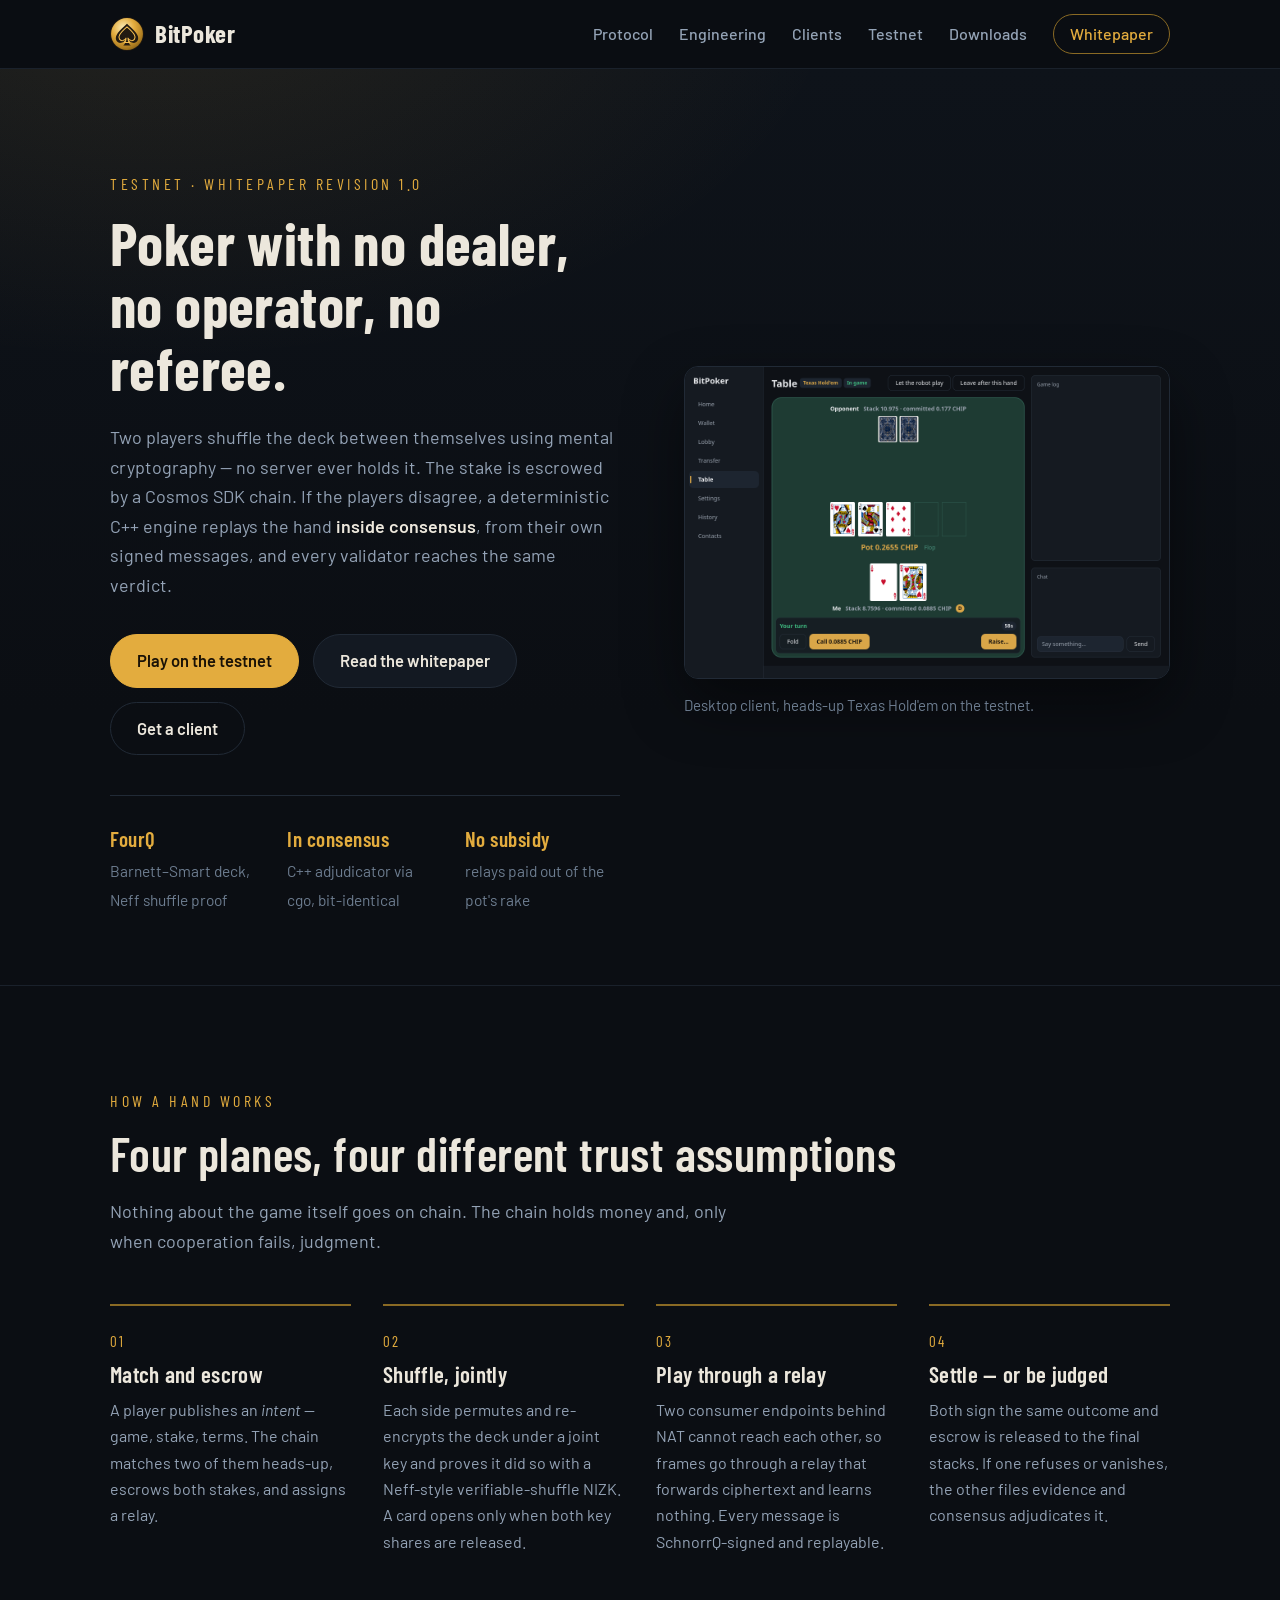
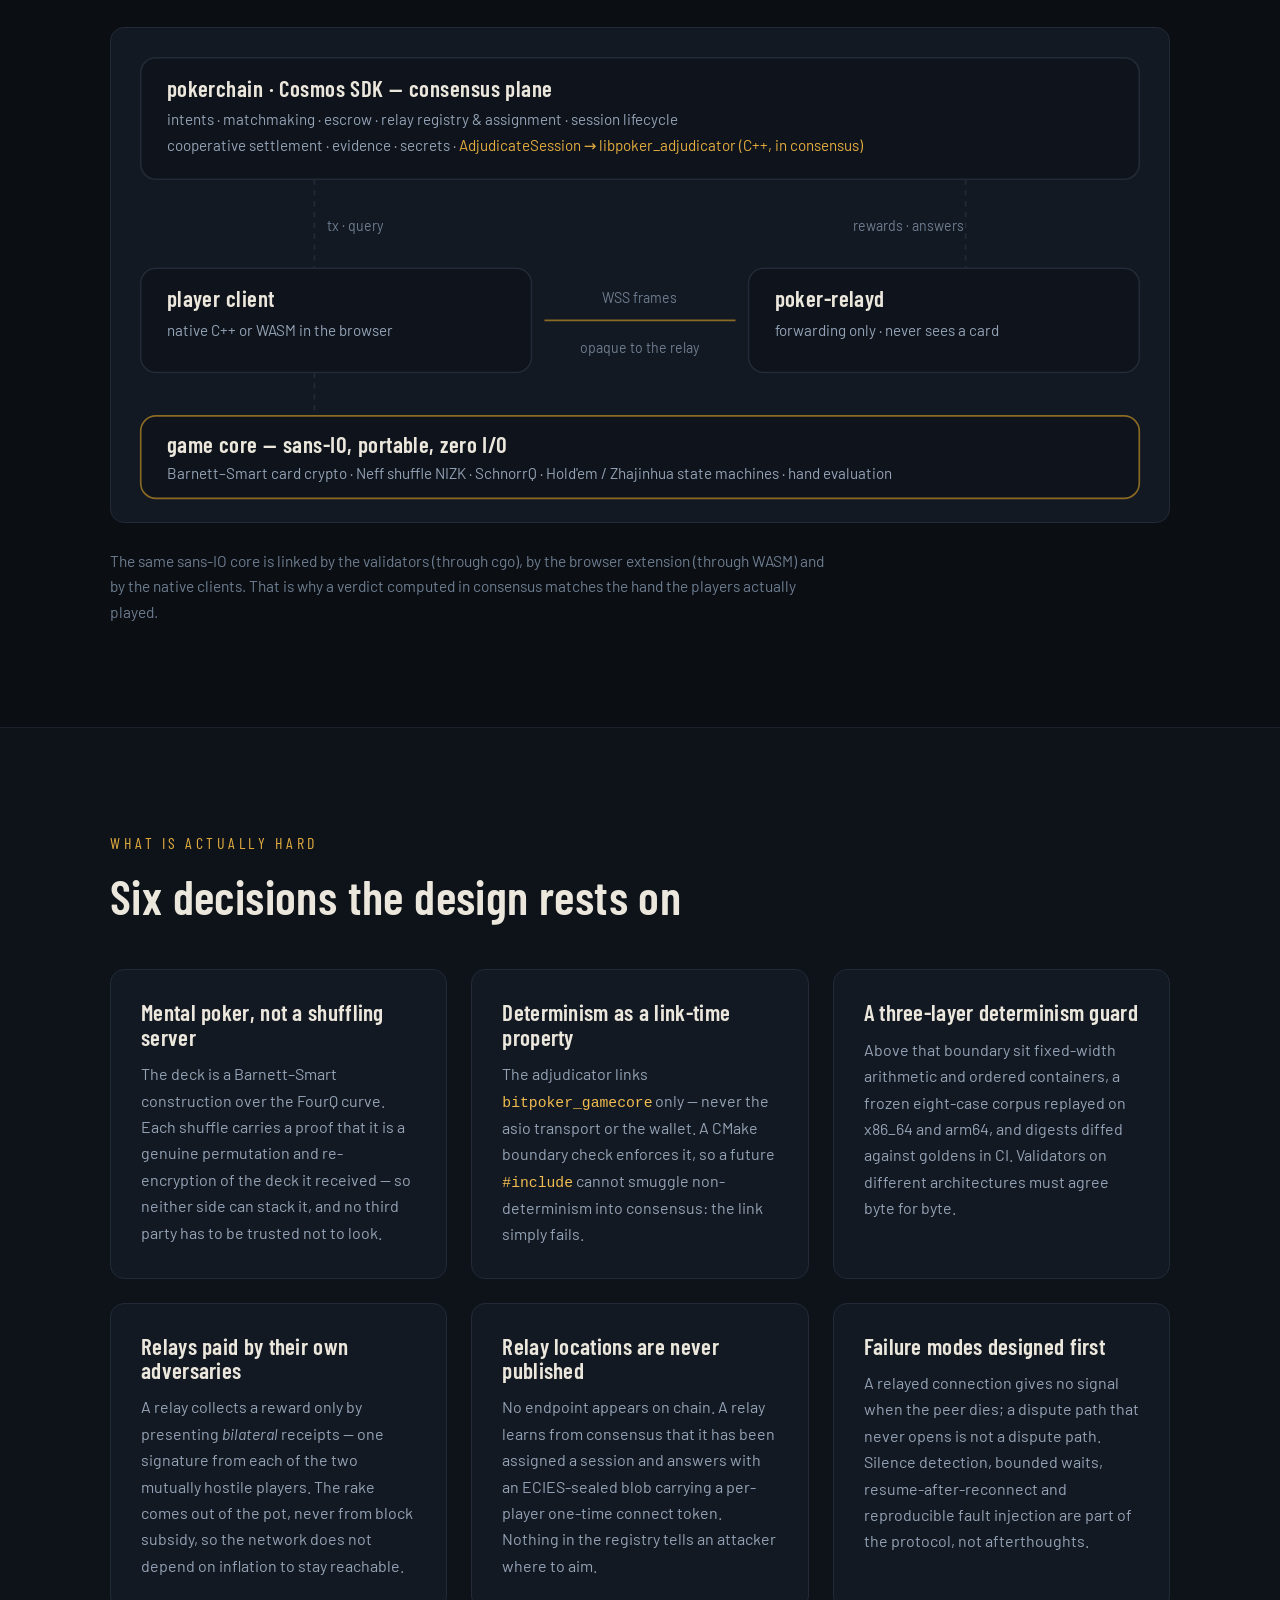
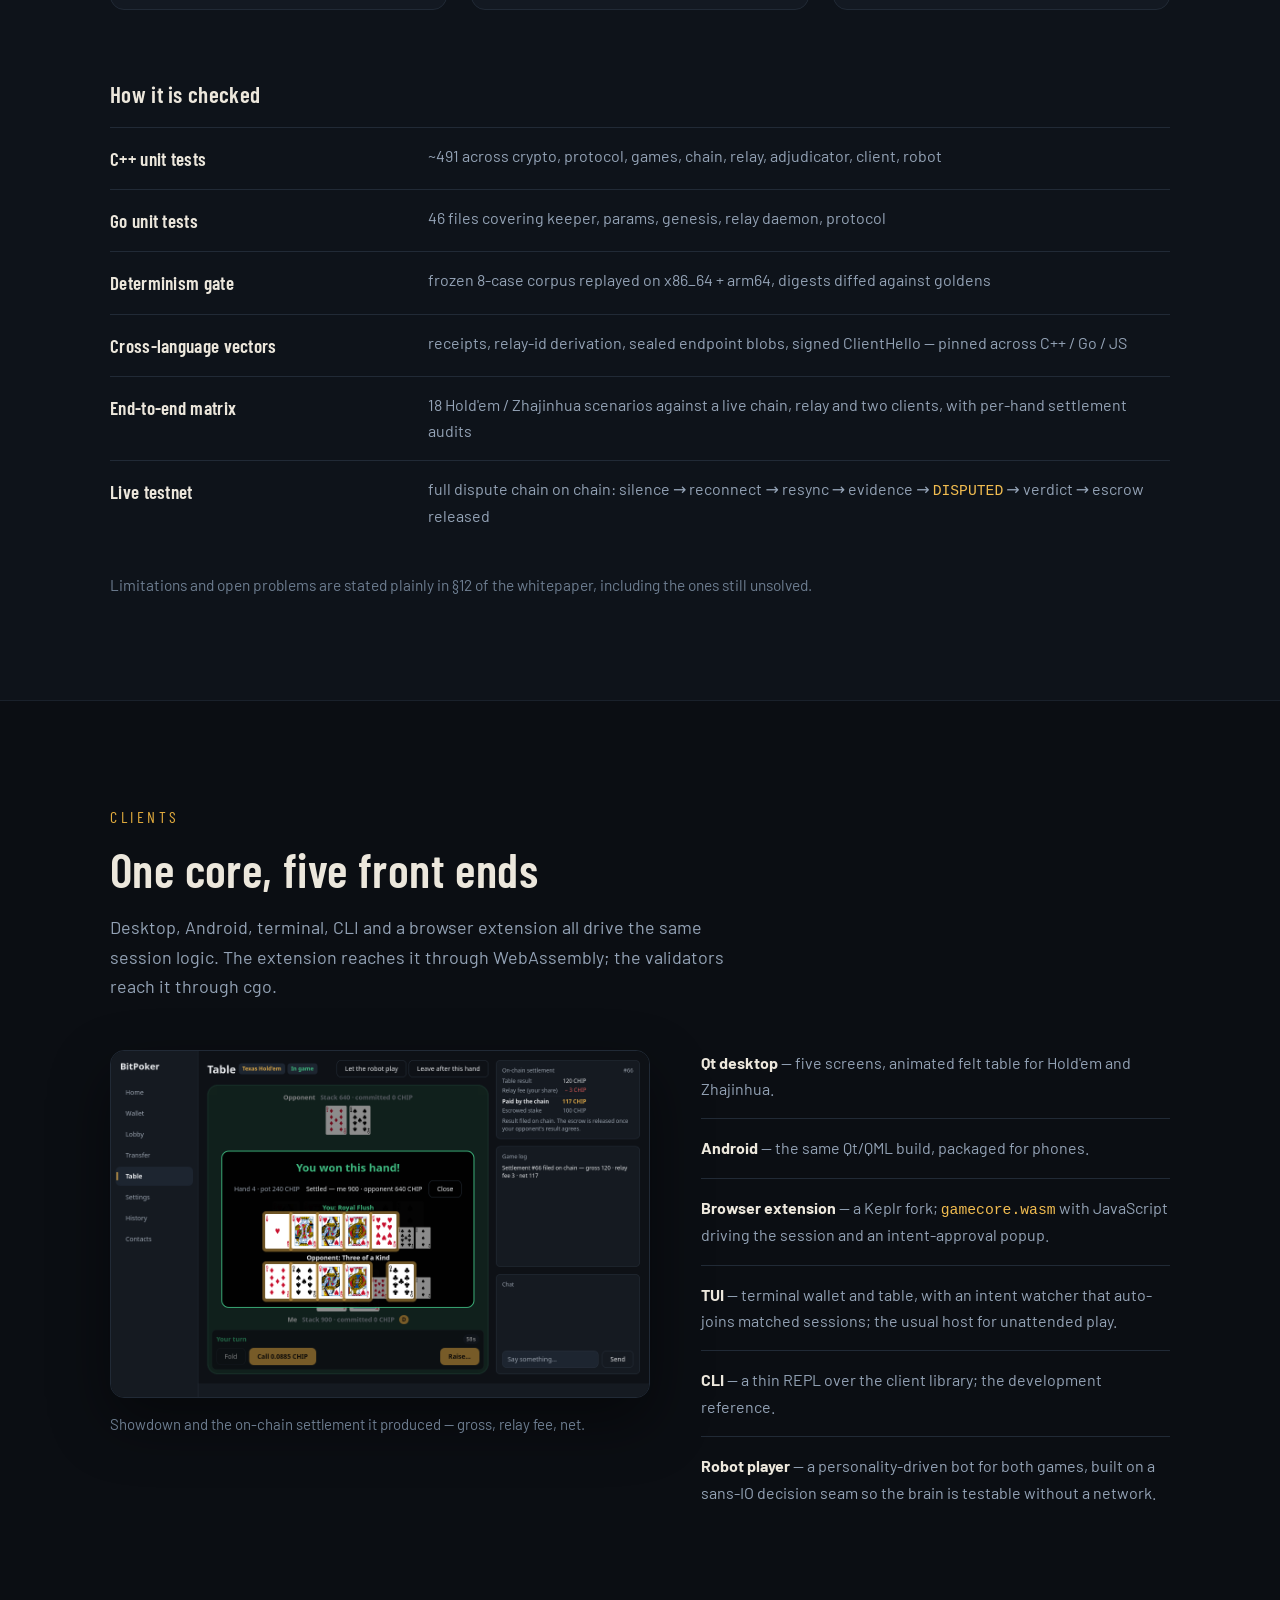
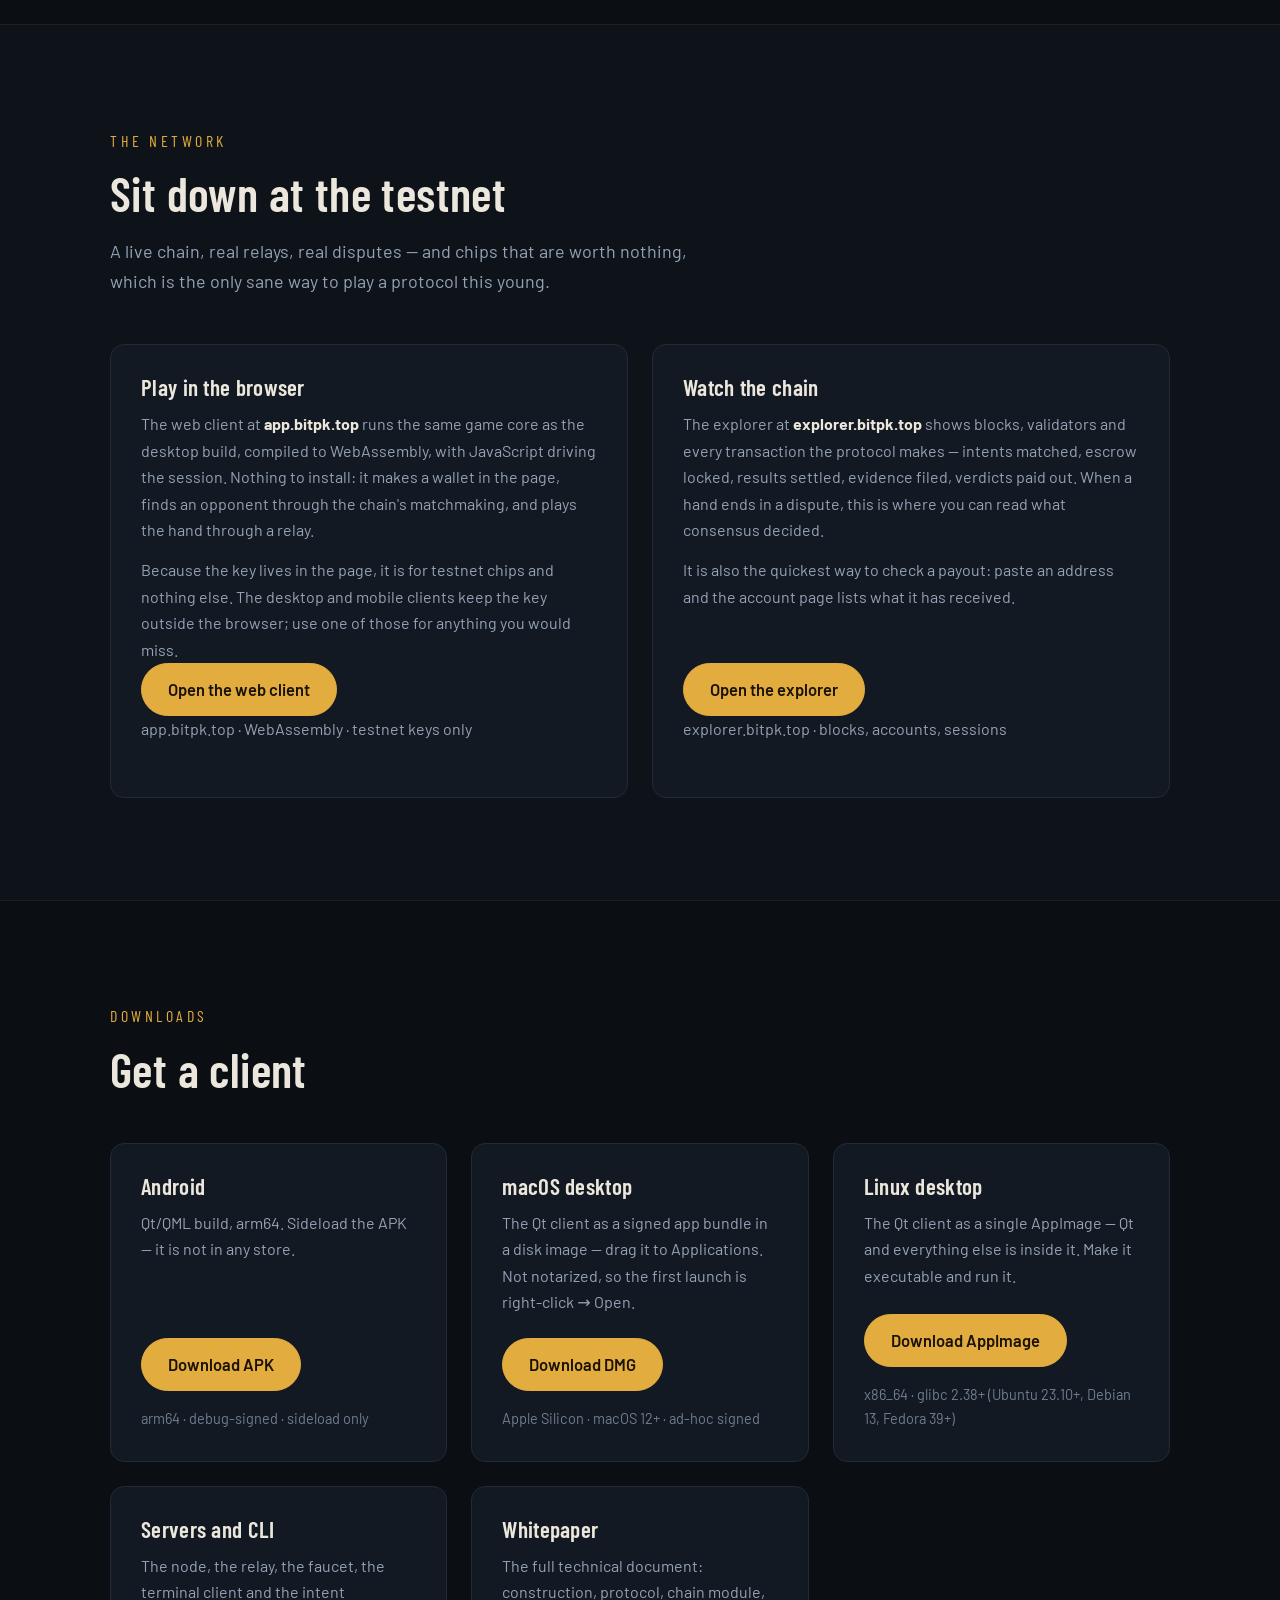
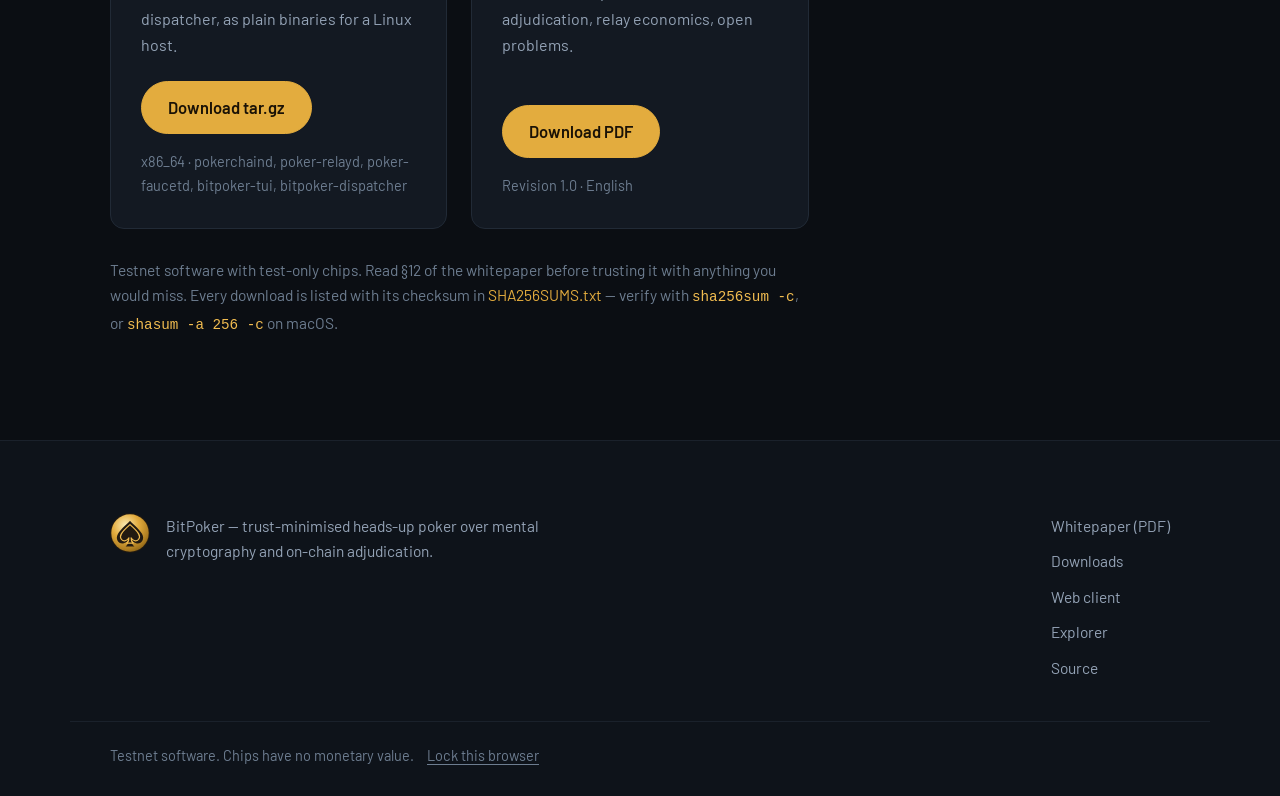
==== commit 3d60798a: "docs(site): the server tarball carries the faucet now too poker-faucetd is a server binary like the " ====
--- a/1d191d99475b63e3.html
+++ b/1d191d99475b63e3.html
@@ -463,9 +463,9 @@
 
             <article class="card download">
               <h3>Servers and CLI</h3>
-              <p>The node, the relay, the terminal client and the intent dispatcher, as plain binaries for a Linux host.</p>
+              <p>The node, the relay, the faucet, the terminal client and the intent dispatcher, as plain binaries for a Linux host.</p>
               <a class="btn btn-primary" href="https://github.com/bitworker20/bitpoker/releases/latest/download/bitpoker-bin-ubuntu-x64.tar.gz">Download tar.gz</a>
-              <p class="meta">x86_64 · pokerchaind, poker-relayd, bitpoker-tui, bitpoker-dispatcher</p>
+              <p class="meta">x86_64 · pokerchaind, poker-relayd, poker-faucetd, bitpoker-tui, bitpoker-dispatcher</p>
             </article>
 
             <article class="card download">
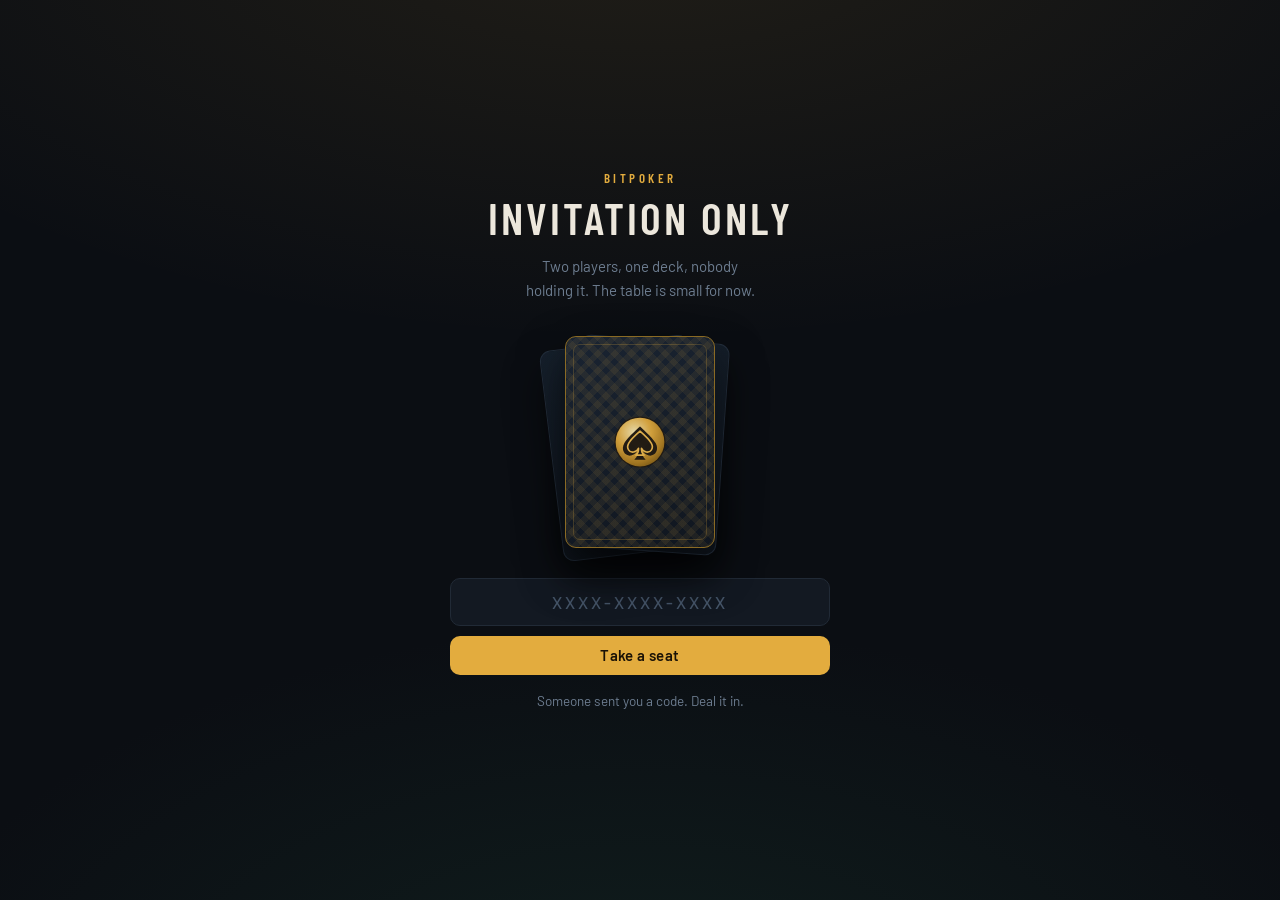
==== commit 0915ddac: "Rework the site into an internal engineering reference The public marketing homepage becomes a multi" ====
--- a/1d191d99475b63e3.html
+++ b/1d191d99475b63e3.html
@@ -1,566 +1,23 @@
 <!doctype html>
+<!--
+  The token page. Its only job is to forward an authenticated entry from the
+  gate to the overview. It exists because the gate's address must be
+  unguessable while every cross-page link must be a fixed name that survives
+  a passphrase rotation; this stub is the seam between the two.
+
+  By the time the gate lands here, localStorage already holds the verifier,
+  so guard.js on the destination passes. If you arrived at this URL some
+  other way — bookmarked from an old deploy, guessed (you can't) — the
+  guard bounces you to the door.
+-->
 <html lang="en">
   <head>
     <meta charset="utf-8">
-    <meta name="viewport" content="width=device-width, initial-scale=1">
-    <title>BitPoker — Poker with no dealer, no operator, no referee</title>
-    <meta
-      name="description"
-      content="BitPoker is a two-player poker protocol: the deck is shuffled jointly with mental cryptography, the money is escrowed by a Cosmos SDK chain, and disputed hands are replayed by a deterministic engine inside consensus."
-    >
     <meta name="robots" content="noindex, nofollow">
-    <meta name="theme-color" content="#0B0E13">
-    <meta property="og:type" content="website">
-    <meta property="og:title" content="BitPoker — Poker without a dealer">
-    <meta
-      property="og:description"
-      content="Encrypted peer-to-peer poker with verifiable settlement on Pokerchain."
-    >
-    <!-- Relative for now; swap to an absolute https:// URL once the site has a
-         domain — some scrapers will not resolve a relative og:image. -->
-    <meta property="og:image" content="assets/og-image.png">
-    <meta property="og:image:width" content="1200">
-    <meta property="og:image:height" content="630">
-    <meta
-      property="og:image:alt"
-      content="The BitPoker gold spade coin beside the wordmark and the line: poker without a dealer."
-    >
-    <meta name="twitter:card" content="summary_large_image">
-    <meta name="twitter:image" content="assets/og-image.png">
-    <link rel="icon" href="assets/favicon.svg" type="image/svg+xml">
-    <link rel="icon" href="assets/favicon-32.png" type="image/png" sizes="32x32">
-    <link rel="icon" href="assets/favicon-16.png" type="image/png" sizes="16x16">
-    <link rel="apple-touch-icon" href="assets/apple-touch-icon.png" sizes="180x180">
-    <link rel="preconnect" href="https://fonts.googleapis.com">
-    <link rel="preconnect" href="https://fonts.gstatic.com" crossorigin>
-    <link
-      href="https://fonts.googleapis.com/css2?family=Barlow+Condensed:wght@500;600;700&amp;family=Barlow:wght@400;500;600&amp;display=swap"
-      rel="stylesheet"
-    >
-    <link rel="stylesheet" href="styles.css">
-    <script src="config.js"></script>
-    <script src="script.js" defer></script>
+    <title>BitPoker</title>
+    <script>
+      window.location.replace("overview.html");
+    </script>
   </head>
-
-  <body>
-    <a class="skip-link" href="#main">Skip to content</a>
-
-    <header class="site-header" id="top">
-      <div class="wrap header-inner">
-        <a class="brand" href="#top" aria-label="BitPoker home">
-          <img src="assets/bitpoker-mark.svg" alt="" width="34" height="34">
-          <span>BitPoker</span>
-        </a>
-
-        <button class="nav-toggle" type="button" aria-expanded="false" aria-controls="site-nav">
-          <span class="nav-toggle-bars" aria-hidden="true"></span>
-          Menu
-        </button>
-
-        <nav class="site-nav" id="site-nav" aria-label="Primary">
-          <a href="#protocol">Protocol</a>
-          <a href="#engineering">Engineering</a>
-          <a href="#clients">Clients</a>
-          <a href="#testnet">Testnet</a>
-          <a href="#downloads">Downloads</a>
-          <!-- hidden with the installer section: <a href="#node">Run a node</a> -->
-          <a class="nav-cta" href="assets/bitpoker-whitepaper.pdf">Whitepaper</a>
-        </nav>
-      </div>
-    </header>
-
-    <main id="main">
-      <!-- ─────────────────────────────  hero  ───────────────────────────── -->
-      <section class="hero">
-        <div class="wrap hero-inner">
-          <div class="hero-copy">
-            <p class="eyebrow">Testnet · Whitepaper revision 1.0</p>
-            <h1>Poker with no dealer,<br>no operator, no referee.</h1>
-            <p class="lede">
-              Two players shuffle the deck between themselves using mental
-              cryptography — no server ever holds it. The stake is escrowed by a
-              Cosmos SDK chain. If the players disagree, a deterministic C++
-              engine replays the hand <em>inside consensus</em>, from their own
-              signed messages, and every validator reaches the same verdict.
-            </p>
-            <div class="cta-row">
-              <a class="btn btn-primary" href="#testnet">Play on the testnet</a>
-              <a class="btn" href="assets/bitpoker-whitepaper.pdf">Read the whitepaper</a>
-              <a class="btn btn-ghost" href="#downloads">Get a client</a>
-              <!-- hidden with the installer section: <a class="btn btn-ghost" href="#node">Run a node</a> -->
-            </div>
-            <ul class="hero-facts">
-              <li><b>FourQ</b><span>Barnett–Smart deck, Neff shuffle proof</span></li>
-              <li><b>In consensus</b><span>C++ adjudicator via cgo, bit-identical</span></li>
-              <li><b>No subsidy</b><span>relays paid out of the pot's rake</span></li>
-            </ul>
-          </div>
-
-          <figure class="shot hero-shot">
-            <img
-              src="assets/screenshots/table.png"
-              alt="The BitPoker desktop client mid-hand: hole cards, a three-card flop, pot in CHIP, and fold / call / raise controls."
-              width="1180" height="760" loading="eager" decoding="async"
-            >
-            <figcaption>Desktop client, heads-up Texas Hold'em on the testnet.</figcaption>
-          </figure>
-        </div>
-      </section>
-
-      <!-- ───────────────────────────  protocol  ─────────────────────────── -->
-      <section class="section" id="protocol">
-        <div class="wrap">
-          <p class="eyebrow">How a hand works</p>
-          <h2>Four planes, four different trust assumptions</h2>
-          <p class="section-lede">
-            Nothing about the game itself goes on chain. The chain holds money and,
-            only when cooperation fails, judgment.
-          </p>
-
-          <ol class="steps">
-            <li>
-              <span class="step-no">01</span>
-              <h3>Match and escrow</h3>
-              <p>
-                A player publishes an <em>intent</em> — game, stake, terms. The chain
-                matches two of them heads-up, escrows both stakes, and assigns a relay.
-              </p>
-            </li>
-            <li>
-              <span class="step-no">02</span>
-              <h3>Shuffle, jointly</h3>
-              <p>
-                Each side permutes and re-encrypts the deck under a joint key and proves
-                it did so with a Neff-style verifiable-shuffle NIZK. A card opens only
-                when both key shares are released.
-              </p>
-            </li>
-            <li>
-              <span class="step-no">03</span>
-              <h3>Play through a relay</h3>
-              <p>
-                Two consumer endpoints behind NAT cannot reach each other, so frames go
-                through a relay that forwards ciphertext and learns nothing. Every
-                message is SchnorrQ-signed and replayable.
-              </p>
-            </li>
-            <li>
-              <span class="step-no">04</span>
-              <h3>Settle — or be judged</h3>
-              <p>
-                Both sign the same outcome and escrow is released to the final stacks.
-                If one refuses or vanishes, the other files evidence and consensus
-                adjudicates it.
-              </p>
-            </li>
-          </ol>
-
-          <figure class="diagram">
-            <svg viewBox="0 0 960 440" role="img" aria-labelledby="arch-title arch-desc">
-              <title id="arch-title">BitPoker architecture</title>
-              <desc id="arch-desc">
-                A consensus plane running pokerchain sits above a player client and a
-                relay daemon, which exchange opaque WebSocket frames; the client is built
-                on a portable sans-IO game core, and the chain calls the same core's
-                adjudicator inside consensus.
-              </desc>
-              <g class="d-box">
-                <rect x="20" y="20" width="920" height="112" rx="14"/>
-                <text class="d-title" x="44" y="56">pokerchain · Cosmos SDK — consensus plane</text>
-                <text class="d-sub" x="44" y="82">intents · matchmaking · escrow · relay registry &amp; assignment · session lifecycle</text>
-                <text class="d-sub" x="44" y="106">cooperative settlement · evidence · secrets · <tspan class="d-accent">AdjudicateSession → libpoker_adjudicator (C++, in consensus)</tspan></text>
-              </g>
-
-              <g class="d-arrow">
-                <path d="M180 132 L180 214"/>
-                <path d="M780 132 L780 214"/>
-                <text class="d-label" x="192" y="180">tx · query</text>
-                <text class="d-label" x="676" y="180">rewards · answers</text>
-              </g>
-
-              <g class="d-box">
-                <rect x="20" y="214" width="360" height="96" rx="14"/>
-                <text class="d-title" x="44" y="250">player client</text>
-                <text class="d-sub" x="44" y="276">native C++ or WASM in the browser</text>
-              </g>
-
-              <g class="d-box">
-                <rect x="580" y="214" width="360" height="96" rx="14"/>
-                <text class="d-title" x="604" y="250">poker-relayd</text>
-                <text class="d-sub" x="604" y="276">forwarding only · never sees a card</text>
-              </g>
-
-              <g class="d-arrow d-arrow-strong">
-                <path d="M392 262 L568 262"/>
-                <text class="d-label d-center" x="480" y="246">WSS frames</text>
-                <text class="d-label d-center" x="480" y="292">opaque to the relay</text>
-              </g>
-
-              <g class="d-arrow">
-                <path d="M180 310 L180 350"/>
-              </g>
-
-              <g class="d-box d-box-core">
-                <rect x="20" y="350" width="920" height="76" rx="14"/>
-                <text class="d-title" x="44" y="384">game core — sans-IO, portable, zero I/O</text>
-                <text class="d-sub" x="44" y="408">Barnett–Smart card crypto · Neff shuffle NIZK · SchnorrQ · Hold'em / Zhajinhua state machines · hand evaluation</text>
-              </g>
-            </svg>
-            <figcaption>
-              The same sans-IO core is linked by the validators (through cgo), by the
-              browser extension (through WASM) and by the native clients. That is why a
-              verdict computed in consensus matches the hand the players actually played.
-            </figcaption>
-          </figure>
-        </div>
-      </section>
-
-      <!-- ──────────────────────────  engineering  ───────────────────────── -->
-      <section class="section section-alt" id="engineering">
-        <div class="wrap">
-          <p class="eyebrow">What is actually hard</p>
-          <h2>Six decisions the design rests on</h2>
-
-          <div class="grid cards">
-            <article class="card">
-              <h3>Mental poker, not a shuffling server</h3>
-              <p>
-                The deck is a Barnett–Smart construction over the FourQ curve. Each
-                shuffle carries a proof that it is a genuine permutation and
-                re-encryption of the deck it received — so neither side can stack it, and
-                no third party has to be trusted not to look.
-              </p>
-            </article>
-
-            <article class="card">
-              <h3>Determinism as a link-time property</h3>
-              <p>
-                The adjudicator links <code>bitpoker_gamecore</code> only — never the
-                asio transport or the wallet. A CMake boundary check enforces it, so a
-                future <code>#include</code> cannot smuggle non-determinism into
-                consensus: the link simply fails.
-              </p>
-            </article>
-
-            <article class="card">
-              <h3>A three-layer determinism guard</h3>
-              <p>
-                Above that boundary sit fixed-width arithmetic and ordered containers, a
-                frozen eight-case corpus replayed on x86_64 and arm64, and digests diffed
-                against goldens in CI. Validators on different architectures must agree
-                byte for byte.
-              </p>
-            </article>
-
-            <article class="card">
-              <h3>Relays paid by their own adversaries</h3>
-              <p>
-                A relay collects a reward only by presenting <em>bilateral</em> receipts
-                — one signature from each of the two mutually hostile players. The rake
-                comes out of the pot, never from block subsidy, so the network does not
-                depend on inflation to stay reachable.
-              </p>
-            </article>
-
-            <article class="card">
-              <h3>Relay locations are never published</h3>
-              <p>
-                No endpoint appears on chain. A relay learns from consensus that it has
-                been assigned a session and answers with an ECIES-sealed blob carrying a
-                per-player one-time connect token. Nothing in the registry tells an
-                attacker where to aim.
-              </p>
-            </article>
-
-            <article class="card">
-              <h3>Failure modes designed first</h3>
-              <p>
-                A relayed connection gives no signal when the peer dies; a dispute path
-                that never opens is not a dispute path. Silence detection, bounded waits,
-                resume-after-reconnect and reproducible fault injection are part of the
-                protocol, not afterthoughts.
-              </p>
-            </article>
-          </div>
-
-          <div class="verify">
-            <h3>How it is checked</h3>
-            <table>
-              <caption class="visually-hidden">Verification layers and their mechanisms</caption>
-              <tbody>
-                <tr><th scope="row">C++ unit tests</th><td>~491 across crypto, protocol, games, chain, relay, adjudicator, client, robot</td></tr>
-                <tr><th scope="row">Go unit tests</th><td>46 files covering keeper, params, genesis, relay daemon, protocol</td></tr>
-                <tr><th scope="row">Determinism gate</th><td>frozen 8-case corpus replayed on x86_64 + arm64, digests diffed against goldens</td></tr>
-                <tr><th scope="row">Cross-language vectors</th><td>receipts, relay-id derivation, sealed endpoint blobs, signed ClientHello — pinned across C++ / Go / JS</td></tr>
-                <tr><th scope="row">End-to-end matrix</th><td>18 Hold'em / Zhajinhua scenarios against a live chain, relay and two clients, with per-hand settlement audits</td></tr>
-                <tr><th scope="row">Live testnet</th><td>full dispute chain on chain: silence → reconnect → resync → evidence → <code>DISPUTED</code> → verdict → escrow released</td></tr>
-              </tbody>
-            </table>
-            <p class="note">
-              Limitations and open problems are stated plainly in §12 of the whitepaper,
-              including the ones still unsolved.
-            </p>
-          </div>
-        </div>
-      </section>
-
-      <!-- ────────────────────────────  clients  ─────────────────────────── -->
-      <section class="section" id="clients">
-        <div class="wrap">
-          <p class="eyebrow">Clients</p>
-          <h2>One core, five front ends</h2>
-          <p class="section-lede">
-            Desktop, Android, terminal, CLI and a browser extension all drive the same
-            session logic. The extension reaches it through WebAssembly; the validators
-            reach it through cgo.
-          </p>
-
-          <div class="clients-layout">
-            <figure class="shot">
-              <img
-                src="assets/screenshots/settlement.png"
-                alt="A finished hand in the desktop client: a royal flush beats three of a kind, beside an on-chain settlement panel showing table result, relay fee and the amount paid by the chain."
-                width="1180" height="760" loading="lazy" decoding="async"
-              >
-              <figcaption>Showdown and the on-chain settlement it produced — gross, relay fee, net.</figcaption>
-            </figure>
-
-            <ul class="client-list">
-              <li><b>Qt desktop</b> — five screens, animated felt table for Hold'em and Zhajinhua.</li>
-              <li><b>Android</b> — the same Qt/QML build, packaged for phones.</li>
-              <li><b>Browser extension</b> — a Keplr fork; <code>gamecore.wasm</code> with JavaScript driving the session and an intent-approval popup.</li>
-              <li><b>TUI</b> — terminal wallet and table, with an intent watcher that auto-joins matched sessions; the usual host for unattended play.</li>
-              <li><b>CLI</b> — a thin REPL over the client library; the development reference.</li>
-              <li><b>Robot player</b> — a personality-driven bot for both games, built on a sans-IO decision seam so the brain is testable without a network.</li>
-            </ul>
-          </div>
-        </div>
-      </section>
-
-      <!-- ────────────────────────────  testnet  ─────────────────────────── -->
-      <section class="section section-alt" id="testnet">
-        <div class="wrap">
-          <p class="eyebrow">The network</p>
-          <h2>Sit down at the testnet</h2>
-          <p class="section-lede">
-            A live chain, real relays, real disputes — and chips that are worth
-            nothing, which is the only sane way to play a protocol this young.
-          </p>
-
-          <div class="grid cards">
-            <article class="card">
-              <h3>Play in the browser</h3>
-              <p>
-                The web client at <b>app.bitpk.top</b> runs the same game core as
-                the desktop build, compiled to WebAssembly, with JavaScript driving
-                the session. Nothing to install: it makes a wallet in the page, finds
-                an opponent through the chain's matchmaking, and plays the hand
-                through a relay.
-              </p>
-              <p>
-                Because the key lives in the page, it is for testnet chips and
-                nothing else. The desktop and mobile clients keep the key outside the
-                browser; use one of those for anything you would miss.
-              </p>
-              <a class="btn btn-primary" href="https://app.bitpk.top" rel="noopener noreferrer" target="_blank">Open the web client</a>
-              <p class="meta">app.bitpk.top · WebAssembly · testnet keys only</p>
-            </article>
-
-            <article class="card">
-              <h3>Watch the chain</h3>
-              <p>
-                The explorer at <b>explorer.bitpk.top</b> shows blocks, validators and
-                every transaction the protocol makes — intents matched, escrow locked,
-                results settled, evidence filed, verdicts paid out. When a hand ends in
-                a dispute, this is where you can read what consensus decided.
-              </p>
-              <p>
-                It is also the quickest way to check a payout: paste an address and the
-                account page lists what it has received.
-              </p>
-              <a class="btn btn-primary" href="https://explorer.bitpk.top" rel="noopener noreferrer" target="_blank">Open the explorer</a>
-              <p class="meta">explorer.bitpk.top · blocks, accounts, sessions</p>
-            </article>
-          </div>
-
-          <!-- Revealed by script.js once the faucet answers; a form that cannot
-               submit anywhere is worse than no form. -->
-          <div class="faucet" data-faucet hidden>
-            <div class="faucet-copy">
-              <h3>Take a starting stack</h3>
-              <p>
-                The faucet hands out a small amount of testnet CHIP — enough to sit
-                down at the low tables and lose a few hands. It is metered per
-                invitation, per wallet and per network, so what it gives you is a
-                stack, not a supply.
-              </p>
-              <p class="meta" data-faucet-terms></p>
-            </div>
-
-            <form class="faucet-form" data-faucet-form>
-              <label class="field" data-faucet-code-field>
-                <span class="label">Invitation code</span>
-                <input
-                  class="input mono"
-                  type="text"
-                  name="code"
-                  data-faucet-code
-                  placeholder="XXXX-XXXX-XXXX"
-                  autocomplete="off"
-                  autocapitalize="characters"
-                  spellcheck="false"
-                  maxlength="14"
-                >
-              </label>
-
-              <label class="field">
-                <span class="label">Your testnet address</span>
-                <input
-                  class="input mono"
-                  type="text"
-                  name="address"
-                  data-faucet-address
-                  placeholder="xpoker1…"
-                  autocomplete="off"
-                  spellcheck="false"
-                >
-              </label>
-
-              <button class="btn btn-primary" type="submit" data-faucet-submit>Deal me in</button>
-              <p class="faucet-note" data-faucet-note role="status" aria-live="polite"></p>
-            </form>
-          </div>
-        </div>
-      </section>
-
-      <!-- ───────────────────────────  downloads  ────────────────────────── -->
-      <section class="section" id="downloads">
-        <div class="wrap">
-          <p class="eyebrow">Downloads</p>
-          <h2>Get a client</h2>
-
-          <div class="grid downloads">
-            <article class="card download">
-              <h3>Android</h3>
-              <p>Qt/QML build, arm64. Sideload the APK — it is not in any store.</p>
-              <a class="btn btn-primary" href="https://github.com/bitworker20/bitpoker/releases/latest/download/bitpoker-android-arm64.apk">Download APK</a>
-              <p class="meta">arm64 · debug-signed · sideload only</p>
-            </article>
-
-            <article class="card download">
-              <h3>macOS desktop</h3>
-              <p>The Qt client as a signed app bundle in a disk image — drag it to Applications. Not notarized, so the first launch is right-click → Open.</p>
-              <a class="btn btn-primary" href="https://github.com/bitworker20/bitpoker/releases/latest/download/BitPoker-arm64.dmg">Download DMG</a>
-              <p class="meta">Apple Silicon · macOS 12+ · ad-hoc signed</p>
-            </article>
-
-            <article class="card download">
-              <h3>Linux desktop</h3>
-              <p>The Qt client as a single AppImage — Qt and everything else is inside it. Make it executable and run it.</p>
-              <a class="btn btn-primary" href="https://github.com/bitworker20/bitpoker/releases/latest/download/BitPoker-x86_64.AppImage">Download AppImage</a>
-              <p class="meta">x86_64 · glibc 2.38+ (Ubuntu 23.10+, Debian 13, Fedora 39+)</p>
-            </article>
-
-            <article class="card download">
-              <h3>Servers and CLI</h3>
-              <p>The node, the relay, the faucet, the terminal client and the intent dispatcher, as plain binaries for a Linux host.</p>
-              <a class="btn btn-primary" href="https://github.com/bitworker20/bitpoker/releases/latest/download/bitpoker-bin-ubuntu-x64.tar.gz">Download tar.gz</a>
-              <p class="meta">x86_64 · pokerchaind, poker-relayd, poker-faucetd, bitpoker-tui, bitpoker-dispatcher</p>
-            </article>
-
-            <article class="card download">
-              <h3>Whitepaper</h3>
-              <p>The full technical document: construction, protocol, chain module, adjudication, relay economics, open problems.</p>
-              <a class="btn btn-primary" href="assets/bitpoker-whitepaper.pdf">Download PDF</a>
-              <p class="meta">Revision 1.0 · English</p>
-            </article>
-          </div>
-
-          <p class="note">
-            Testnet software with test-only chips. Read §12 of the whitepaper before
-            trusting it with anything you would miss. Every download is listed with its
-            checksum in
-            <a href="https://github.com/bitworker20/bitpoker/releases/latest/download/SHA256SUMS.txt">SHA256SUMS.txt</a>
-            — verify with <code>sha256sum -c</code>, or <code>shasum -a 256 -c</code> on macOS.
-          </p>
-        </div>
-      </section>
-
-      <!-- ────────────────────────────  node  ──────────────────────────────
-      HIDDEN until the one-line installer is worth offering: install.sh pulls
-      per-role tarballs (bitpoker-node-linux-amd64.tar.gz and friends) that the
-      release does not publish — it ships one combined archive — and it wants a
-      network manifest that does not exist yet. Restoring it means uncommenting
-      this section, the "Run a node" links in the header nav, the hero and the
-      footer, and making install.sh and the release assets agree.
-
-      <section class="section" id="node">
-        <div class="wrap">
-          <p class="eyebrow">Operators</p>
-          <h2>Run it on a Linux server</h2>
-          <p class="section-lede">
-            One script, two roles. It installs the binary, creates a service user and a
-            systemd unit, and leaves you a node you can watch with
-            <code>journalctl -fu</code>.
-          </p>
-
-          <div class="grid installs">
-            <article class="card install">
-              <h3>Full node / validator</h3>
-              <p>Syncs pokerchain and carries the C++ adjudication engine that consensus calls on disputes.</p>
-              <div class="cmd">
-                <code id="cmd-node">curl -fsSL https://raw.githubusercontent.com/bitworker20/website/main/install.sh | sh -s -- node</code>
-                <button class="copy" type="button" data-copy-target="cmd-node">Copy</button>
-              </div>
-              <p class="meta">systemd unit <code>pokerchaind</code> · RPC 26657 · REST 1317 · gRPC 9090</p>
-            </article>
-
-            <article class="card install">
-              <h3>Relay</h3>
-              <p>Forwards session traffic and earns rake from the pots it carried, on bilateral receipts. Put nginx in front for TLS.</p>
-              <div class="cmd">
-                <code id="cmd-relay">curl -fsSL https://raw.githubusercontent.com/bitworker20/website/main/install.sh | sh -s -- relay</code>
-                <button class="copy" type="button" data-copy-target="cmd-relay">Copy</button>
-              </div>
-              <p class="meta">systemd unit <code>poker-relayd</code> · loopback behind nginx · registers itself on chain</p>
-            </article>
-          </div>
-
-          <p class="note">
-            Inspect it first — <code>curl -fsSL …/install.sh | less</code>. It needs
-            root (or sudo), systemd and x86_64 or arm64. Both roles read overridable
-            environment variables for chain id, release channel and data directory.
-          </p>
-        </div>
-      </section>
-      ───────────────────────────────────────────────────────────────────── -->
-    </main>
-
-    <footer class="site-footer">
-      <div class="wrap footer-inner">
-        <div class="footer-brand">
-          <img src="assets/bitpoker-mark.svg" alt="" width="40" height="40">
-          <p>
-            BitPoker — trust-minimised heads-up poker over mental cryptography and
-            on-chain adjudication.
-          </p>
-        </div>
-
-        <nav class="footer-links" aria-label="Footer">
-          <a href="assets/bitpoker-whitepaper.pdf">Whitepaper (PDF)</a>
-          <a href="#downloads">Downloads</a>
-          <a href="https://app.bitpk.top" rel="noopener noreferrer" target="_blank">Web client</a>
-          <a href="https://explorer.bitpk.top" rel="noopener noreferrer" target="_blank">Explorer</a>
-          <!-- hidden with the installer section: <a href="#node">Run a node</a> -->
-          <a href="https://github.com/bitworker20" rel="noopener noreferrer" target="_blank">Source</a>
-        </nav>
-      </div>
-      <div class="wrap footer-note">
-        <p>
-          Testnet software. Chips have no monetary value.
-          <button class="lock" type="button" data-lock>Lock this browser</button>
-        </p>
-      </div>
-    </footer>
-  </body>
+  <body></body>
 </html>
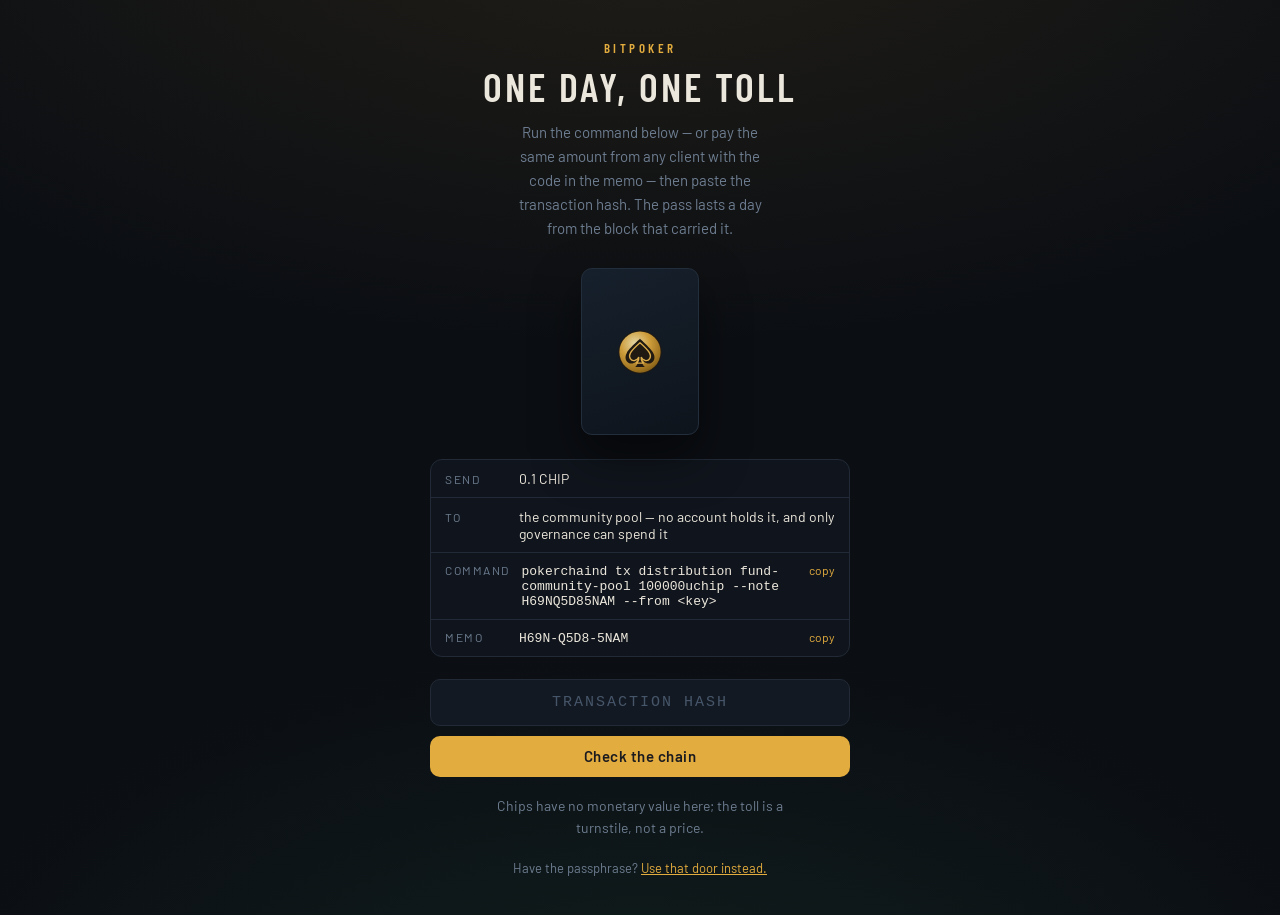
==== commit c2bbc6d9: "feat(site): a day pass, paid on chain, replaces the guard guard.js checked a verifier in localStorag" ====
--- a/1d191d99475b63e3.html
+++ b/1d191d99475b63e3.html
@@ -6,7 +6,7 @@
   a passphrase rotation; this stub is the seam between the two.
 
   By the time the gate lands here, localStorage already holds the verifier,
-  so guard.js on the destination passes. If you arrived at this URL some
+  so turnstile.js on the destination lets you through. If you arrived at this URL some
   other way — bookmarked from an old deploy, guessed (you can't) — the
   guard bounces you to the door.
 -->
